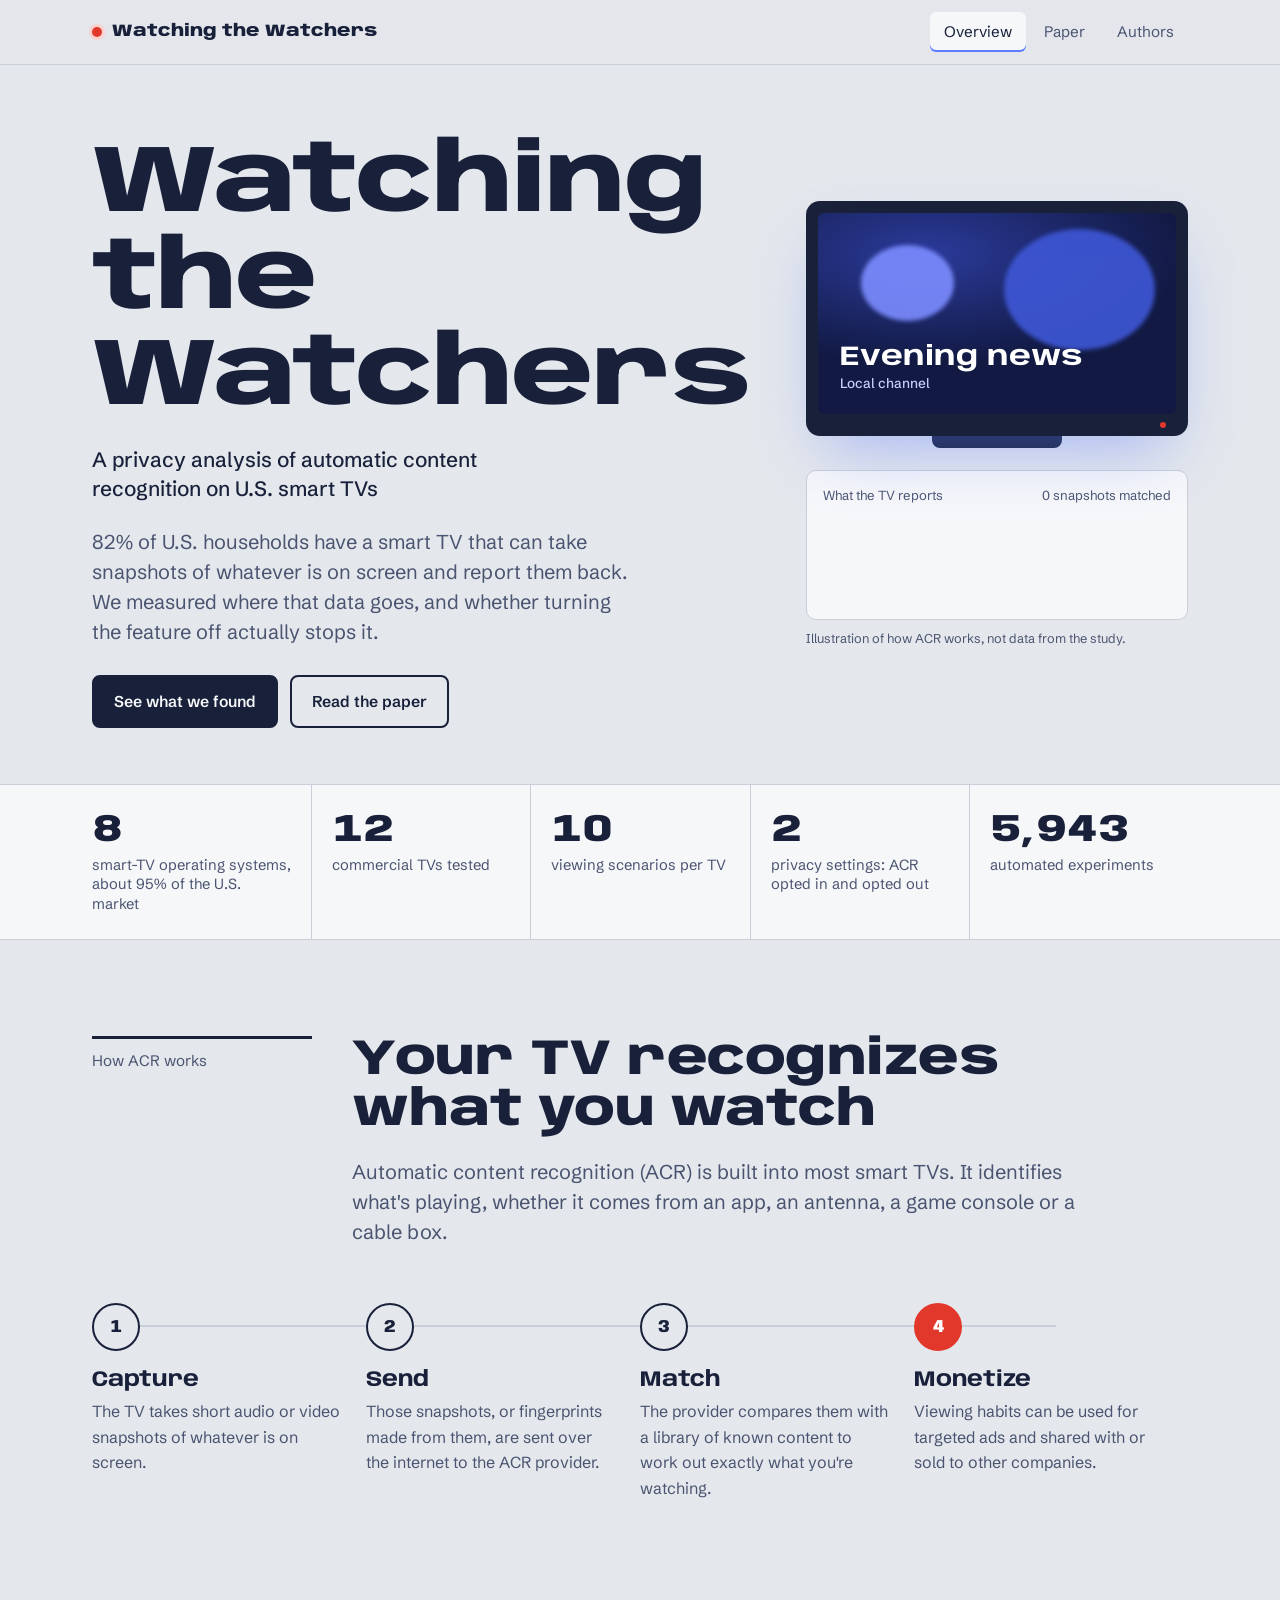
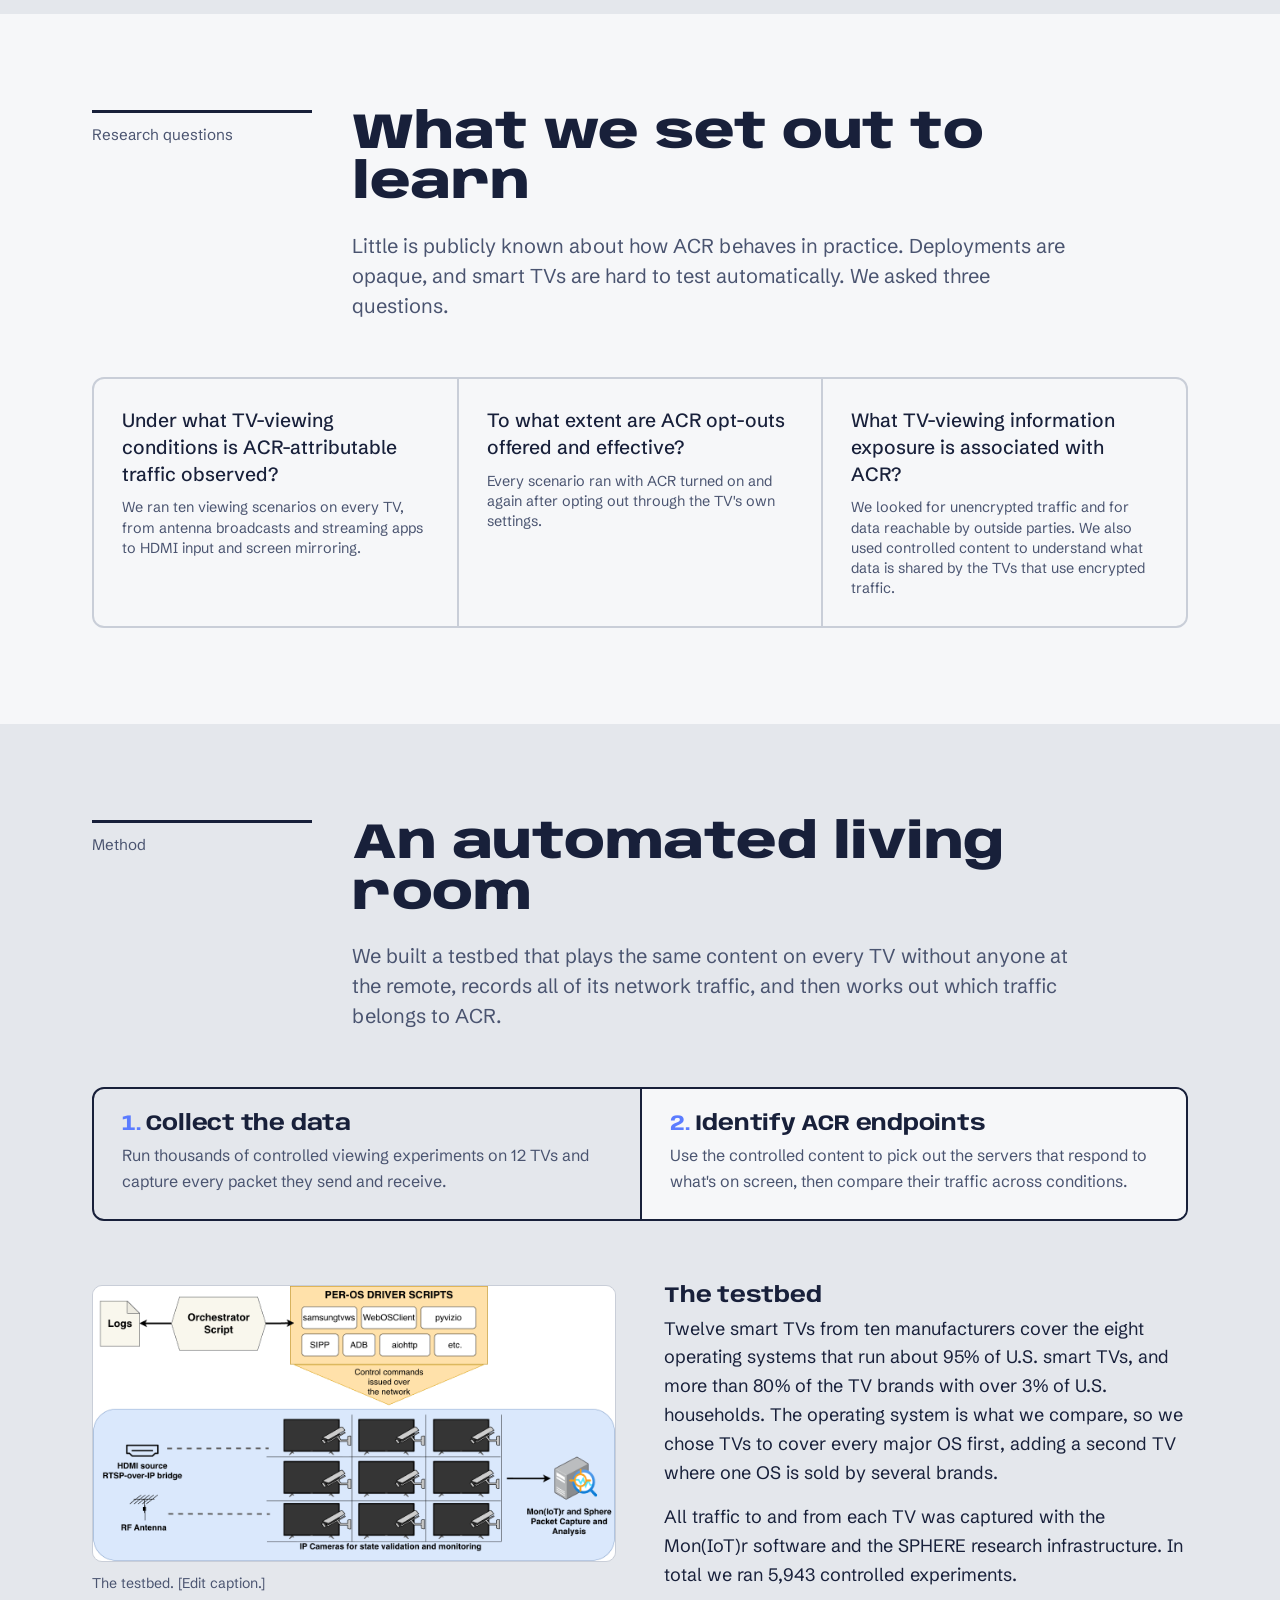
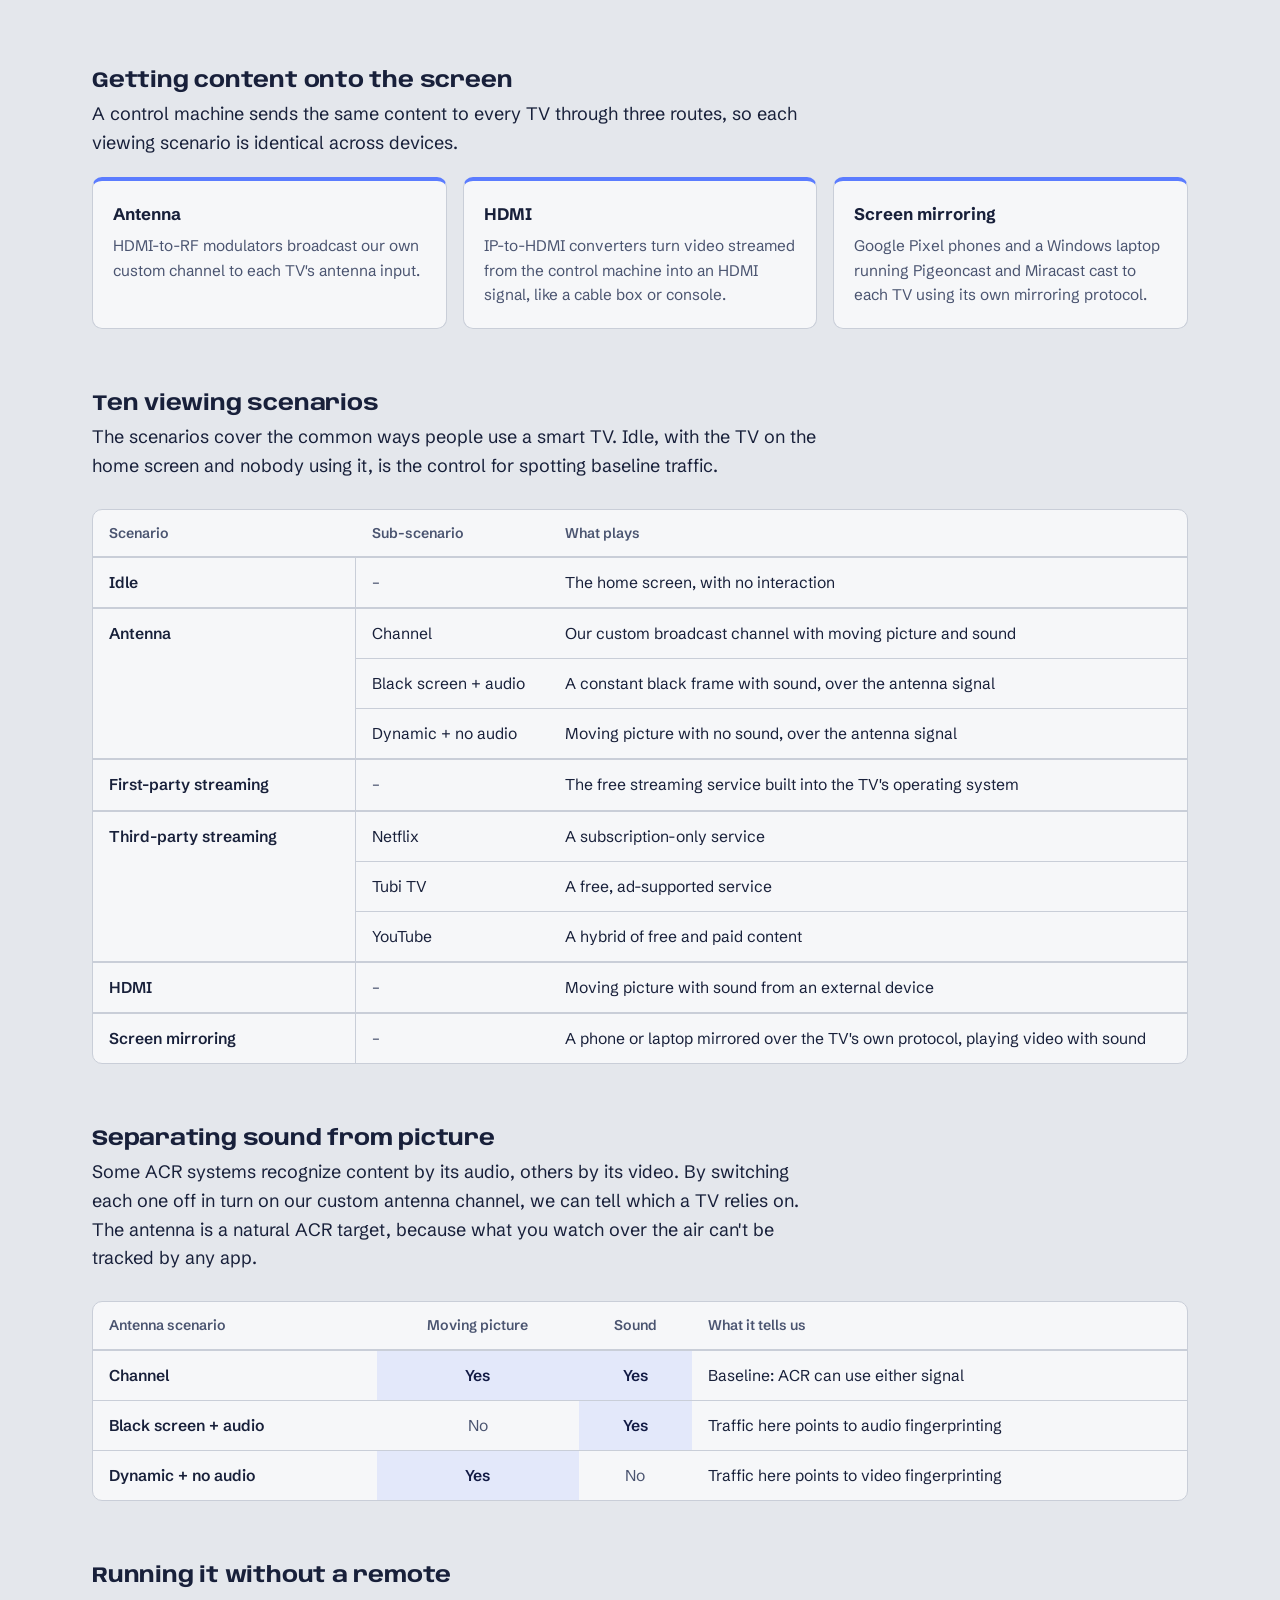
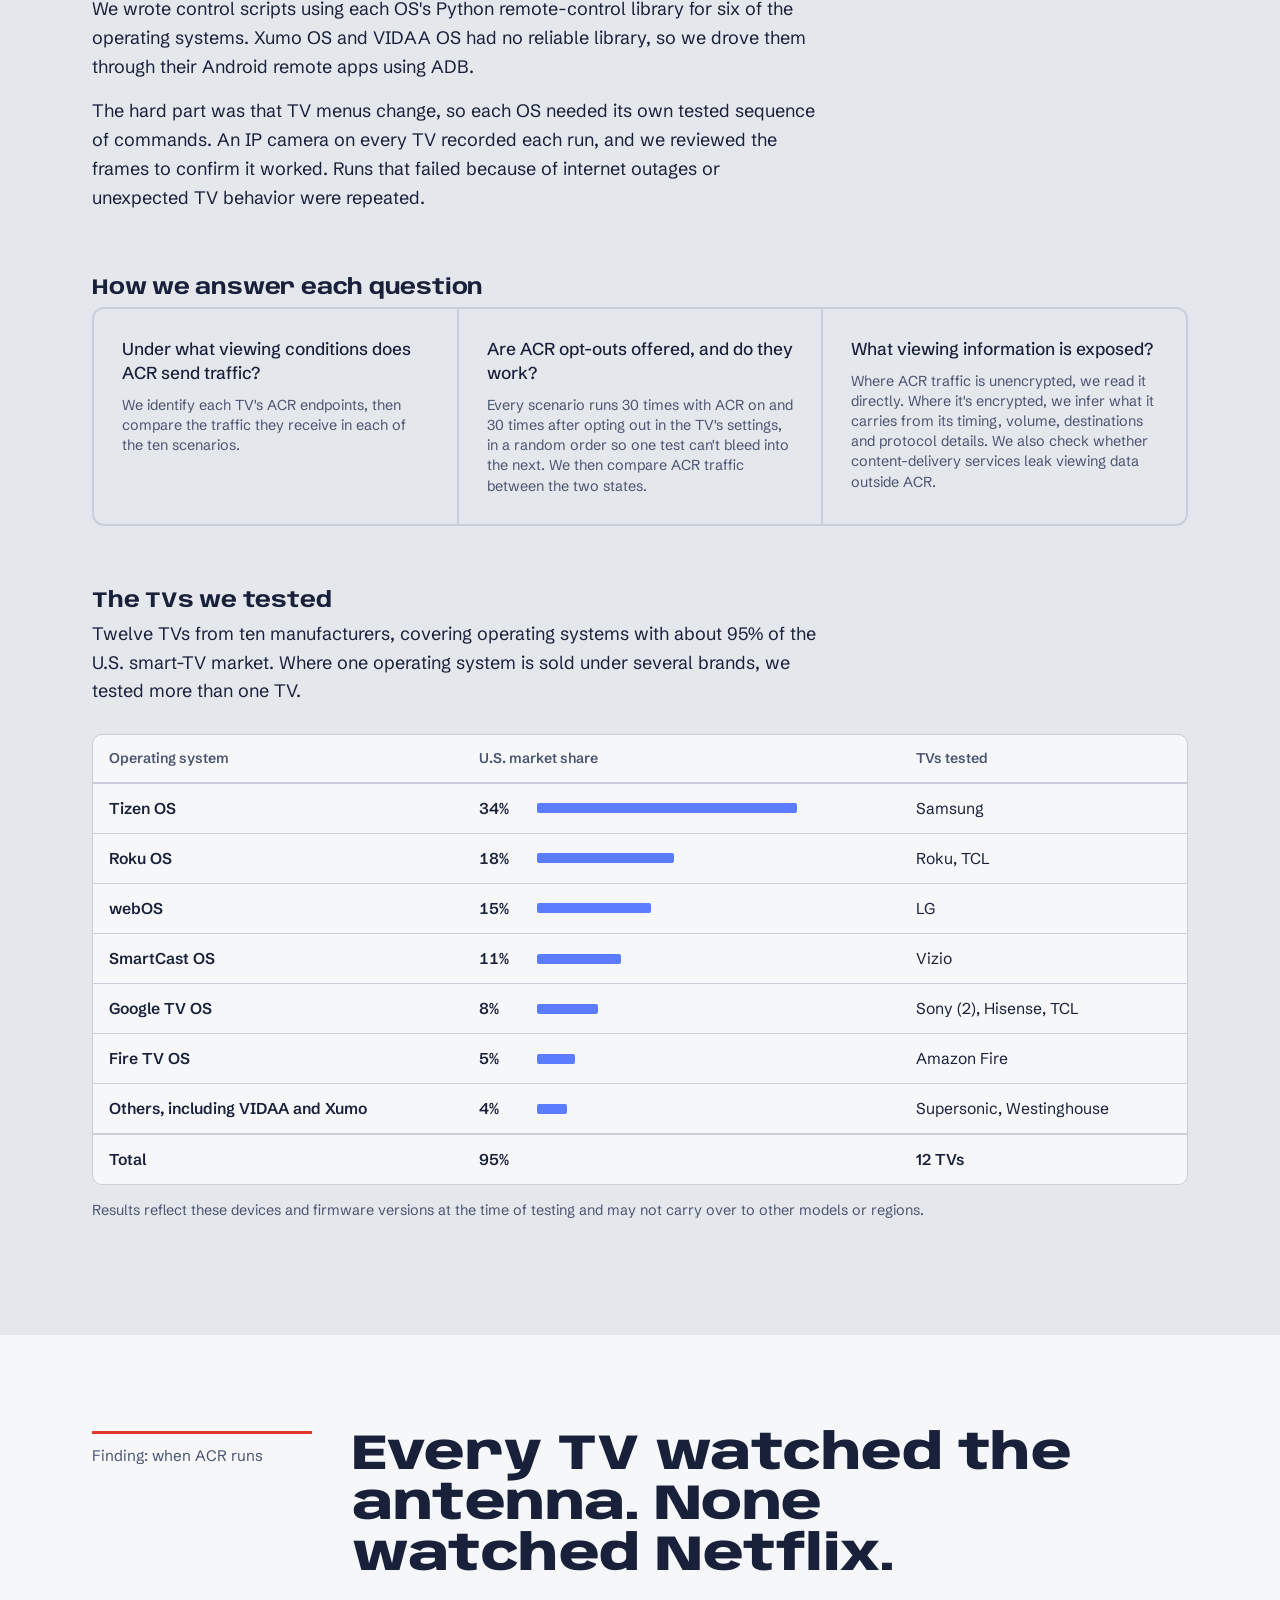
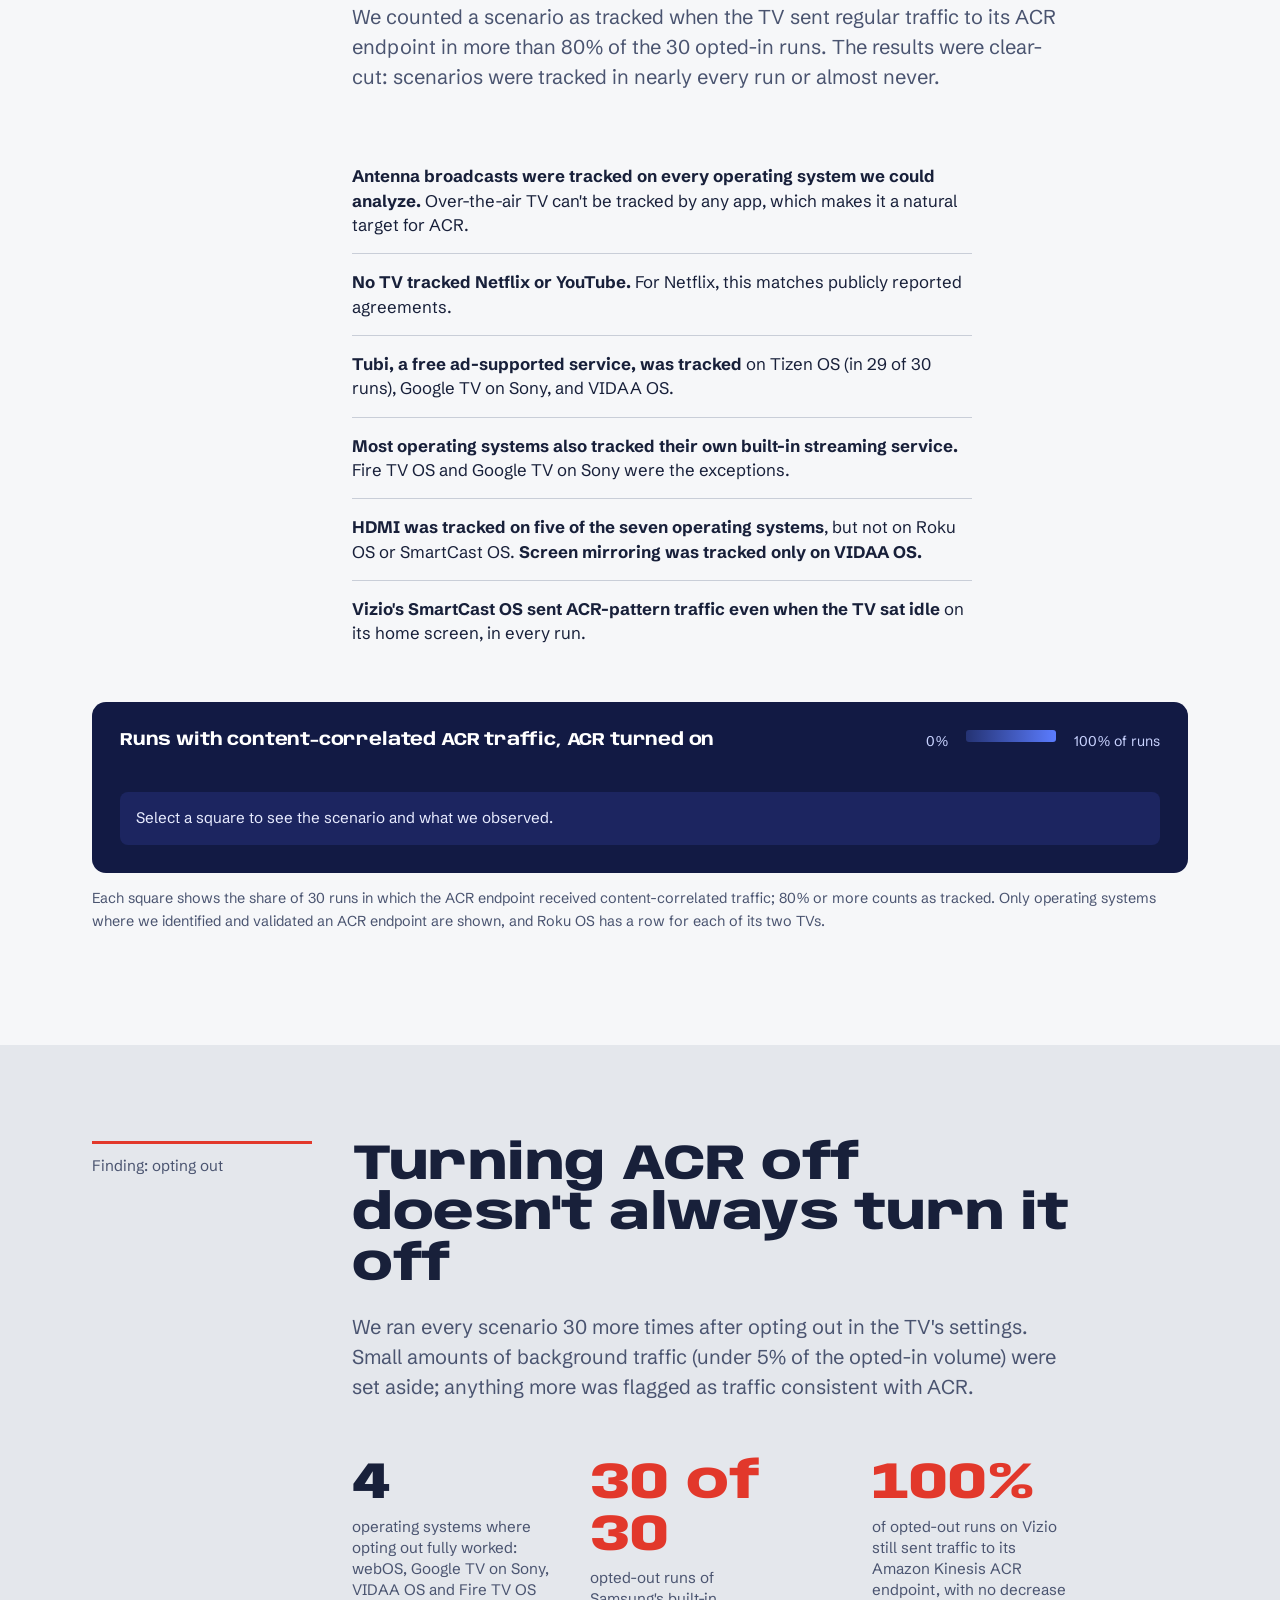
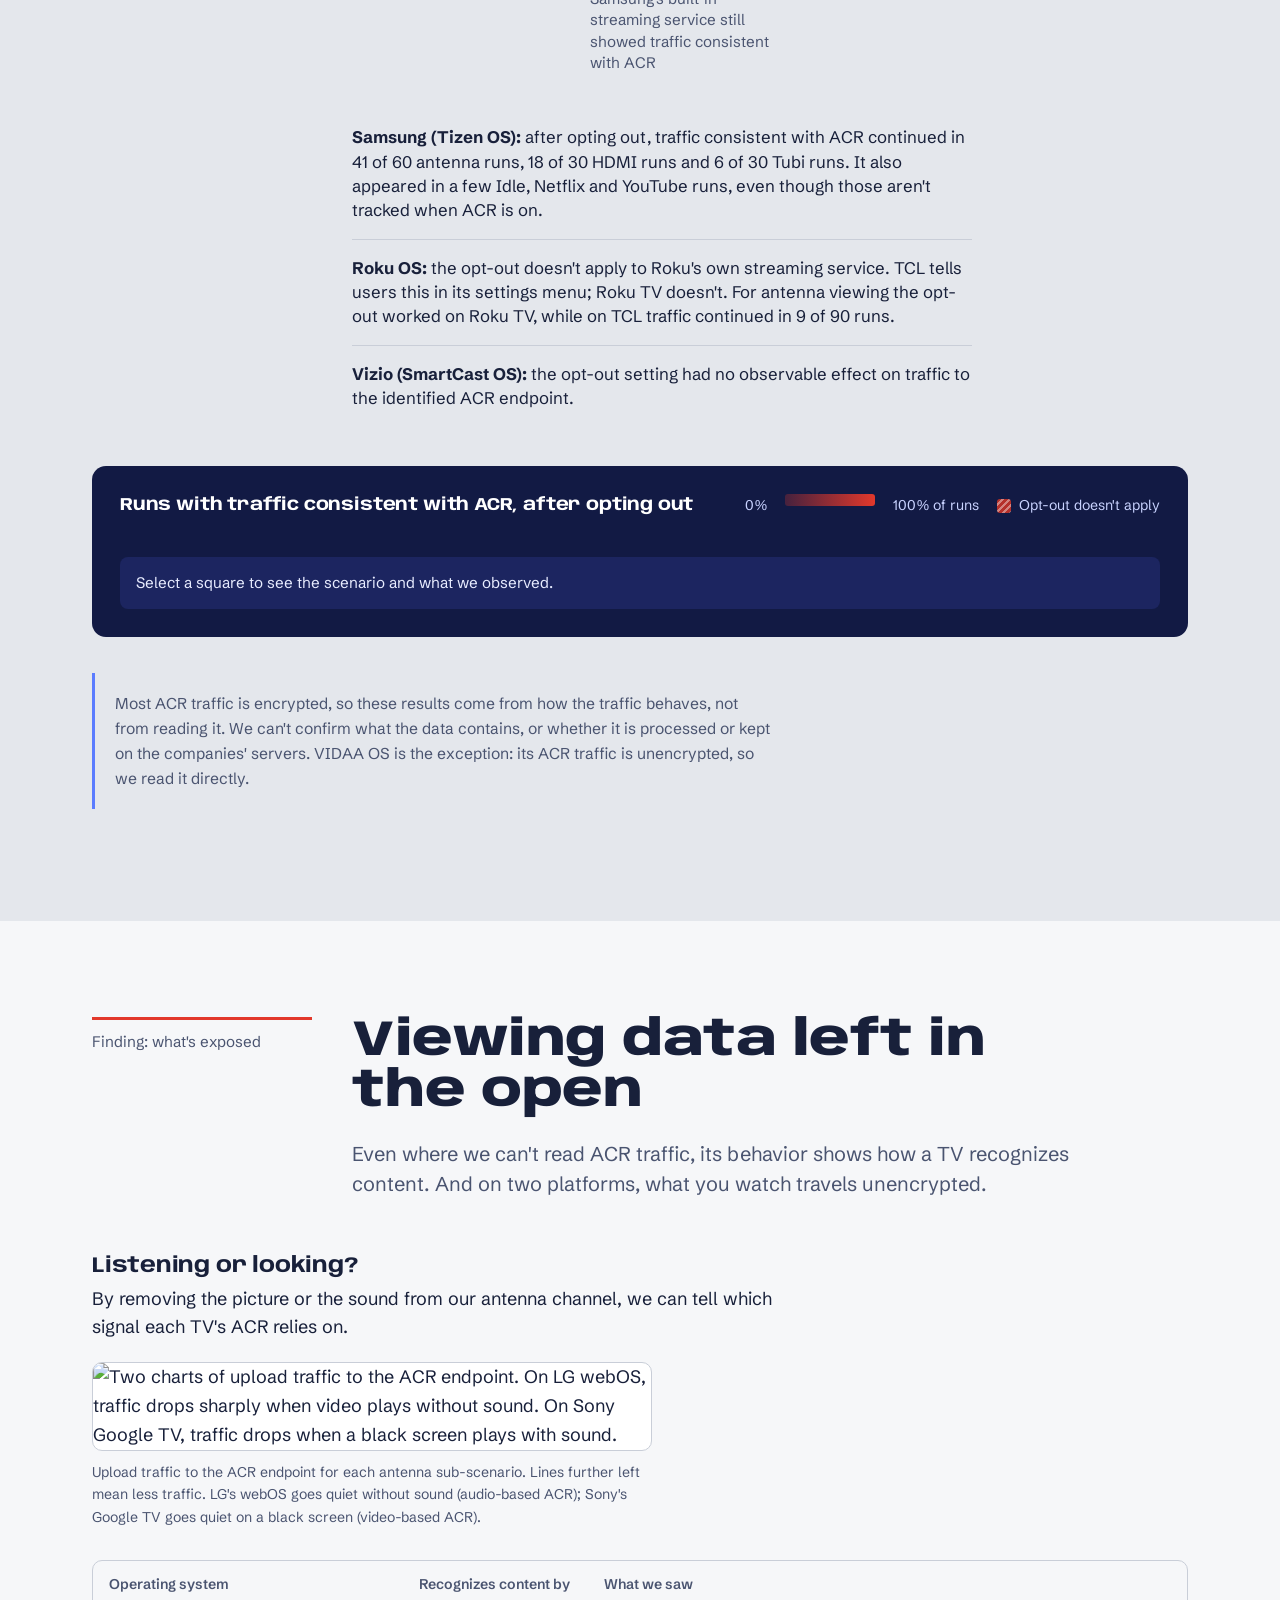
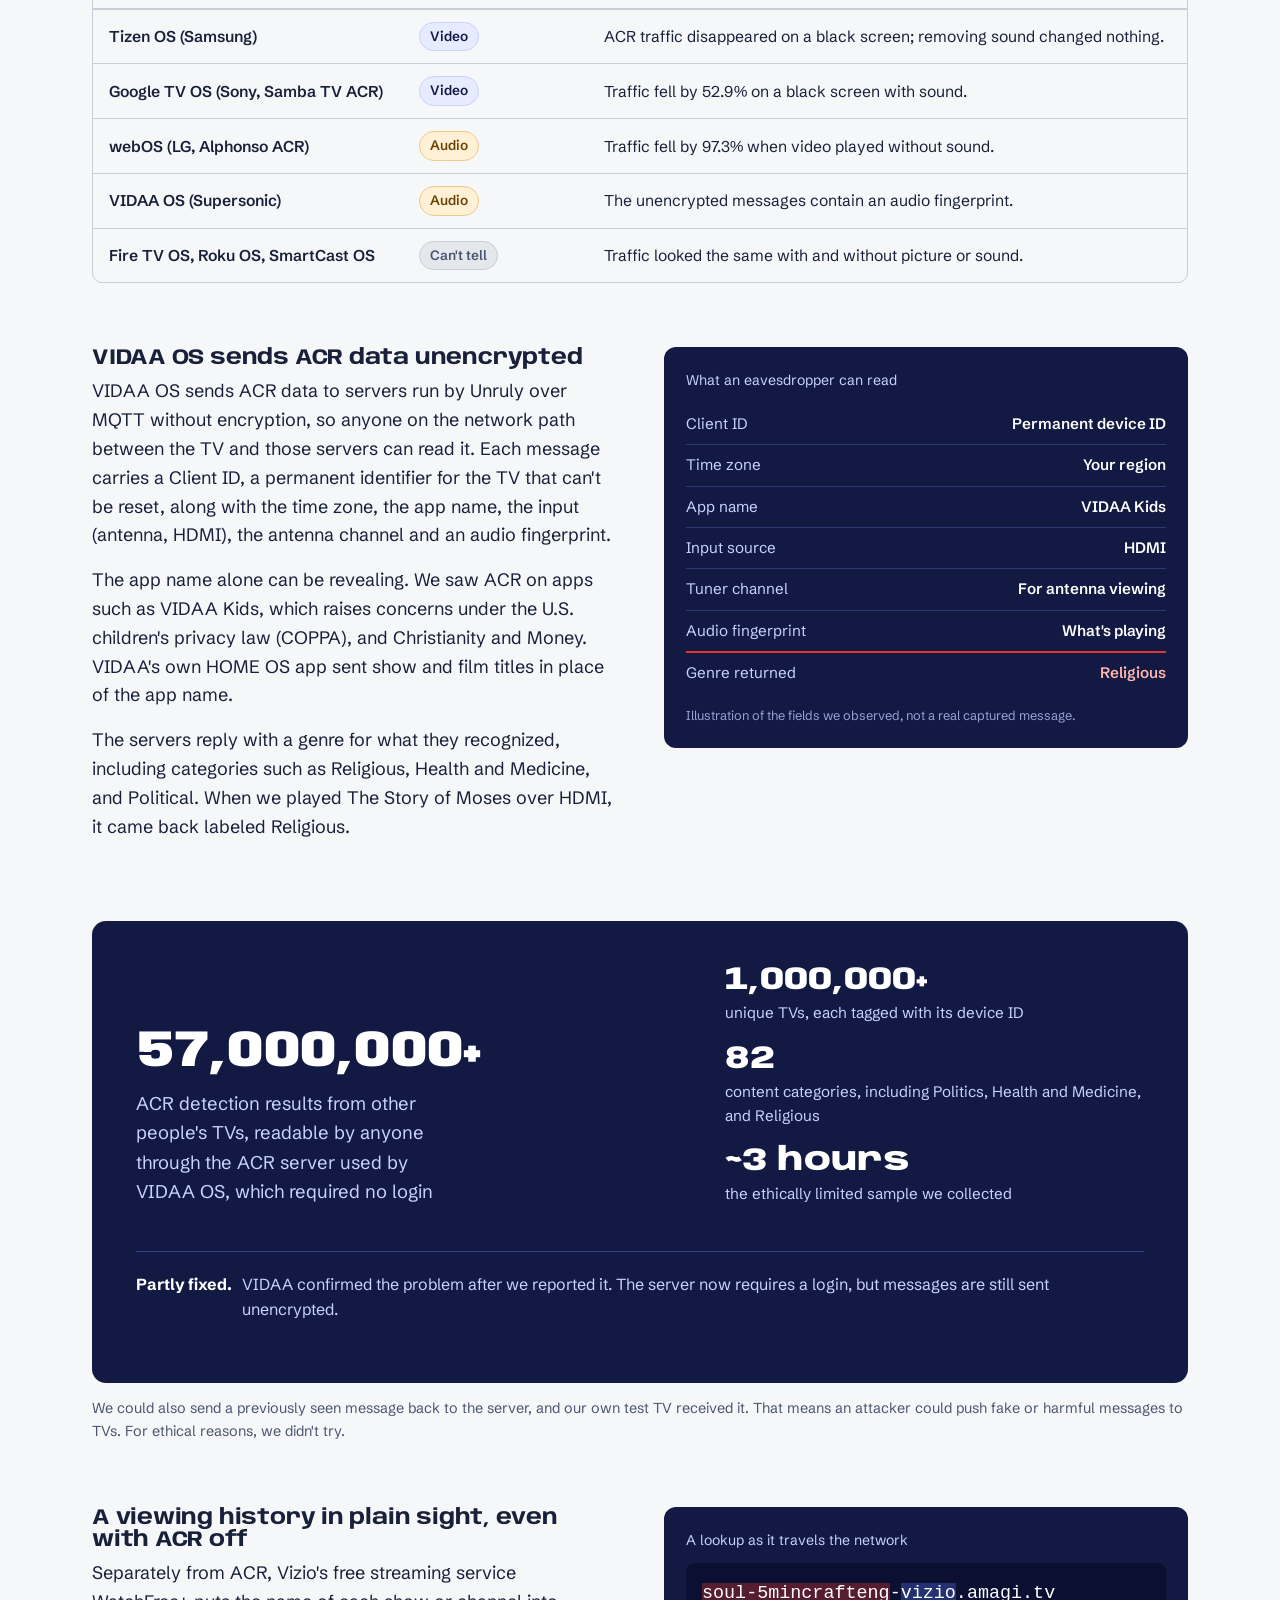
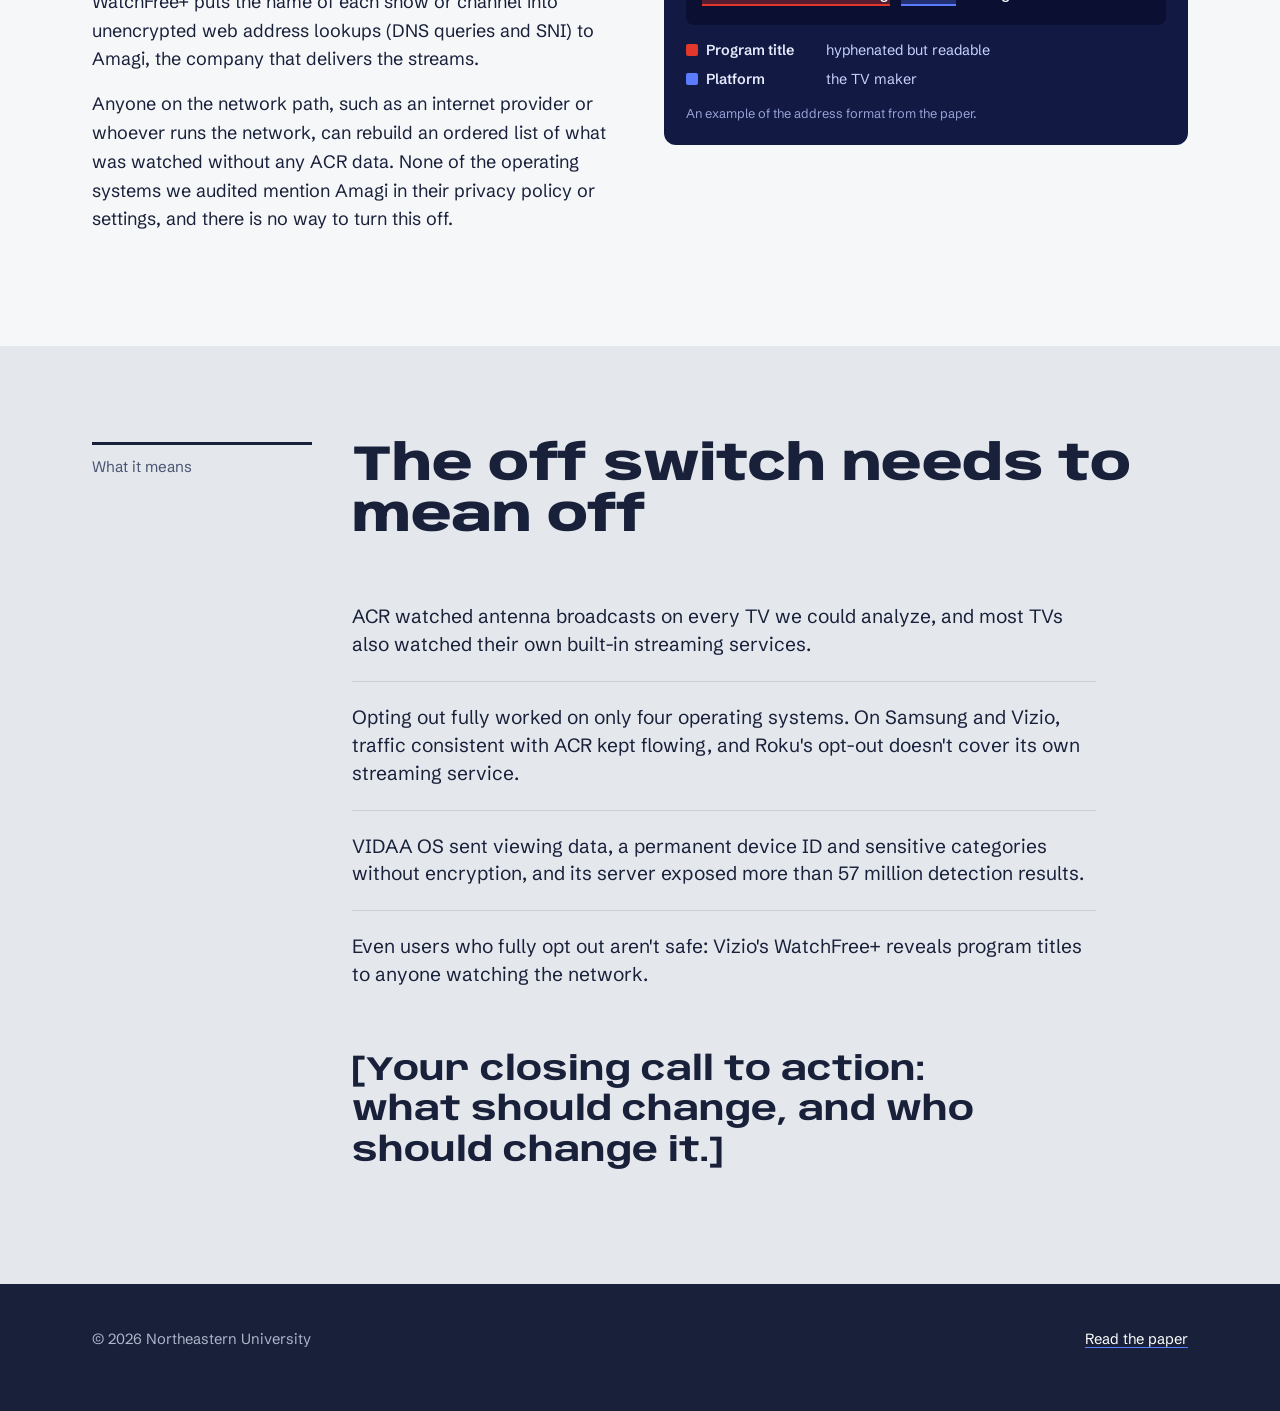
==== index.html @ 820bb18f "Style fixes" ====
<!DOCTYPE html>
<html lang="en">
<head>
<meta charset="UTF-8">
<meta name="viewport" content="width=device-width, initial-scale=1, viewport-fit=cover">
<title>Watching the Watchers: Privacy Analysis of U.S. Smart TV Automatic Content Recognition</title>
<meta name="description" content="The first automated, at-scale measurement of automatic content recognition (ACR) across the eight dominant U.S. smart-TV operating systems.">
<link rel="preconnect" href="https://fonts.googleapis.com">
<link rel="preconnect" href="https://fonts.gstatic.com" crossorigin>
<link href="https://fonts.googleapis.com/css2?family=Anybody:wdth,wght@50..150,400..900&family=Schibsted+Grotesk:wght@400;500;600;700&display=swap" rel="stylesheet">
<link rel="stylesheet" href="styles.css">
<script src="js/data.js" defer></script>
<script src="js/site.js" defer></script>
</head>
<body>

<nav class="top" aria-label="Main">
  <div class="wrap">
    <a class="brand" href="index.html"><span class="led" aria-hidden="true"></span>Watching the Watchers</a>
    <div class="links">
      <a href="index.html" class="active" aria-current="page">Overview</a>
      <a href="paper.html">Paper</a>
      <a href="authors.html">Authors</a>
      
    </div>
  </div>
</nav>

<!-- ============ HERO ============ -->
<header class="hero">
  <div class="wrap hero-grid">
    <div>
      <h1>Watching the Watchers</h1>
      <p class="subtitle">A privacy analysis of automatic content recognition on U.S. smart TVs</p>
      <p class="lede">82% of U.S. households have a smart TV that can take snapshots of whatever is on screen and report them back. We measured where that data goes, and whether turning the feature off actually stops it.</p>
      <div class="hero-actions">
        <a class="btn solid" href="#findings">See what we found</a>
        <a class="btn" href="paper.html">Read the paper</a>
      </div>
    </div>

    <div class="tv" aria-hidden="true">
      <div class="tv-set">
        <div class="tv-screen" id="tv-screen">
          <div class="tv-shape" id="shape-a" style="width:42%;height:60%;left:52%;top:8%;background:#3E57D6;"></div>
          <div class="tv-shape" id="shape-b" style="width:26%;height:38%;left:12%;top:16%;background:#7B8CFF;"></div>
          <div class="tv-scene"><div class="show" id="tv-show">Evening news<span class="genre">Local channel</span></div></div>
          <div class="tv-flash" id="tv-flash"></div>
        </div>
      </div>
      <div class="tv-stand"></div>
      <div class="capture-log">
        <div class="log-head"><span>What the TV reports</span><span id="log-count">0 snapshots matched</span></div>
        <ol id="capture-log"></ol>
      </div>
      <p class="illustrative">Illustration of how ACR works, not data from the study.</p>
    </div>
  </div>
</header>

<!-- ============ STUDY AT A GLANCE ============ -->
<div class="glance">
  <div class="wrap">
    <div class="cell"><div class="num">8</div><div class="lbl">smart-TV operating systems, about 95% of the U.S. market</div></div>
    <div class="cell"><div class="num">12</div><div class="lbl">commercial TVs tested</div></div>
    <div class="cell"><div class="num">10</div><div class="lbl">viewing scenarios per TV</div></div>
    <div class="cell"><div class="num">2</div><div class="lbl">privacy settings: ACR opted in and opted out</div></div>
    <div class="cell"><div class="num">5,943</div><div class="lbl">automated experiments</div></div>
  </div>
</div>

<!-- ============ HOW ACR WORKS ============ -->
<section id="acr">
  <div class="wrap">
    <div class="section-head">
      <div class="kicker">How ACR works</div>
      <div class="measure">
        <h2>Your TV recognizes what you watch</h2>
        <p class="lede">Automatic content recognition (ACR) is built into most smart TVs. It identifies what's playing, whether it comes from an app, an antenna, a game console or a cable box.</p>
      </div>
    </div>
    <ol class="pipeline">
      <li><h3>Capture</h3><p>The TV takes short audio or video snapshots of whatever is on screen.</p></li>
      <li><h3>Send</h3><p>Those snapshots, or fingerprints made from them, are sent over the internet to the ACR provider.</p></li>
      <li><h3>Match</h3><p>The provider compares them with a library of known content to work out exactly what you're watching.</p></li>
      <li><h3>Monetize</h3><p>Viewing habits can be used for targeted ads and shared with or sold to other companies.</p></li>
    </ol>
  </div>
</section>

<!-- ============ RESEARCH QUESTIONS ============ -->
<section class="alt" id="questions">
  <div class="wrap">
    <div class="section-head">
      <div class="kicker">Research questions</div>
      <div class="measure">
        <h2>What we set out to learn</h2>
        <p class="lede">Little is publicly known about how ACR behaves in practice. Deployments are opaque, and smart TVs are hard to test automatically. We asked three questions.</p>
      </div>
    </div>
    <ul class="questions">
      <li>Under what TV-viewing conditions is ACR-attributable traffic observed?<span>We ran ten viewing scenarios on every TV, from antenna broadcasts and streaming apps to HDMI input and screen mirroring.</span></li>
      <li>To what extent are ACR opt-outs offered and effective?<span>Every scenario ran with ACR turned on and again after opting out through the TV's own settings.</span></li>
      <li>What TV-viewing information exposure is associated with ACR?<span>We looked for unencrypted traffic and for data reachable by outside parties. We also used controlled content to understand what data is shared by the TVs that use encrypted traffic.</span></li>
    </ul>
  </div>
</section>

<!-- ============ METHOD ============ -->
<section id="method">
  <div class="wrap">
    <div class="section-head">
      <div class="kicker">Method</div>
      <div class="measure">
        <h2>An automated living room</h2>
        <p class="lede">We built a testbed that plays the same content on every TV without anyone at the remote, records all of its network traffic, and then works out which traffic belongs to ACR.</p>
      </div>
    </div>

    <ol class="two-steps">
      <li><h3>Collect the data</h3><p>Run thousands of controlled viewing experiments on 12 TVs and capture every packet they send and receive.</p></li>
      <li><h3>Identify ACR endpoints</h3><p>Use the controlled content to pick out the servers that respond to what's on screen, then compare their traffic across conditions.</p></li>
    </ol>

    <!-- ---------- Testbed ---------- -->
    <div class="method-grid method-block">
      <figure class="figure">
        <img src="images/testbed.png" alt="Diagram of the testbed: a control machine feeds content to each TV through an antenna modulator, an HDMI converter and screen mirroring, while all traffic is captured" onerror="this.style.display='none'; this.nextElementSibling.style.display='flex';">
        <div class="photo-fallback">Add the testbed diagram (Figure 2) at images/testbed.png</div>
        <figcaption>The testbed. [Edit caption.]</figcaption>
      </figure>
      <div>
        <h3>The testbed</h3>
        <p>Twelve smart TVs from ten manufacturers cover the eight operating systems that run about 95% of U.S. smart TVs, and more than 80% of the TV brands with over 3% of U.S. households. The operating system is what we compare, so we chose TVs to cover every major OS first, adding a second TV where one OS is sold by several brands.</p>
        <p>All traffic to and from each TV was captured with the Mon(IoT)r software and the SPHERE research infrastructure. In total we ran 5,943 controlled experiments.</p>
      </div>
    </div>

    <!-- ---------- Getting content onto the TVs ---------- -->
    <div class="method-block">
      <h3>Getting content onto the screen</h3>
      <p class="measure">A control machine sends the same content to every TV through three routes, so each viewing scenario is identical across devices.</p>
      <div class="routes">
        <div class="route"><h4>Antenna</h4><p>HDMI-to-RF modulators broadcast our own custom channel to each TV's antenna input.</p></div>
        <div class="route"><h4>HDMI</h4><p>IP-to-HDMI converters turn video streamed from the control machine into an HDMI signal, like a cable box or console.</p></div>
        <div class="route"><h4>Screen mirroring</h4><p>Google Pixel phones and a Windows laptop running Pigeoncast and Miracast cast to each TV using its own mirroring protocol.</p></div>
      </div>
    </div>

    <!-- ---------- All scenarios (Table 3) ---------- -->
    <div class="method-block">
      <h3>Ten viewing scenarios</h3>
      <p class="measure">The scenarios cover the common ways people use a smart TV. Idle, with the TV on the home screen and nobody using it, is the control for spotting baseline traffic.</p>
      <div class="table-wrap">
        <table class="devices scenarios">
          <thead><tr><th>Scenario</th><th>Sub-scenario</th><th>What plays</th></tr></thead>
          <tbody>
            <tr class="grp"><td class="os">Idle</td><td class="muted">–</td><td>The home screen, with no interaction</td></tr>
            <tr class="grp"><td class="os" rowspan="3">Antenna</td><td>Channel</td><td>Our custom broadcast channel with moving picture and sound</td></tr>
            <tr><td>Black screen + audio</td><td>A constant black frame with sound, over the antenna signal</td></tr>
            <tr><td>Dynamic + no audio</td><td>Moving picture with no sound, over the antenna signal</td></tr>
            <tr class="grp"><td class="os">First-party streaming</td><td class="muted">–</td><td>The free streaming service built into the TV's operating system</td></tr>
            <tr class="grp"><td class="os" rowspan="3">Third-party streaming</td><td>Netflix</td><td>A subscription-only service</td></tr>
            <tr><td>Tubi TV</td><td>A free, ad-supported service</td></tr>
            <tr><td>YouTube</td><td>A hybrid of free and paid content</td></tr>
            <tr class="grp"><td class="os">HDMI</td><td class="muted">–</td><td>Moving picture with sound from an external device</td></tr>
            <tr class="grp"><td class="os">Screen mirroring</td><td class="muted">–</td><td>A phone or laptop mirrored over the TV's own protocol, playing video with sound</td></tr>
          </tbody>
        </table>
      </div>
    </div>

    <!-- ---------- Antenna sub-scenarios ---------- -->
    <div class="method-block">
      <h3>Separating sound from picture</h3>
      <p class="measure">Some ACR systems recognize content by its audio, others by its video. By switching each one off in turn on our custom antenna channel, we can tell which a TV relies on. The antenna is a natural ACR target, because what you watch over the air can't be tracked by any app.</p>
      <div class="table-wrap">
        <table class="devices signal">
          <thead><tr><th>Antenna scenario</th><th class="c">Moving picture</th><th class="c">Sound</th><th>What it tells us</th></tr></thead>
          <tbody>
            <tr><td class="os">Channel</td><td class="c yes">Yes</td><td class="c yes">Yes</td><td>Baseline: ACR can use either signal</td></tr>
            <tr><td class="os">Black screen + audio</td><td class="c no">No</td><td class="c yes">Yes</td><td>Traffic here points to audio fingerprinting</td></tr>
            <tr><td class="os">Dynamic + no audio</td><td class="c yes">Yes</td><td class="c no">No</td><td>Traffic here points to video fingerprinting</td></tr>
          </tbody>
        </table>
      </div>
    </div>

    <!-- ---------- Automation ---------- -->
    <div class="method-block measure">
      <h3>Running it without a remote</h3>
      <p>We wrote control scripts using each OS's Python remote-control library for six of the operating systems. Xumo OS and VIDAA OS had no reliable library, so we drove them through their Android remote apps using ADB.</p>
      <p>The hard part was that TV menus change, so each OS needed its own tested sequence of commands. An IP camera on every TV recorded each run, and we reviewed the frames to confirm it worked. Runs that failed because of internet outages or unexpected TV behavior were repeated.</p>
    </div>

    <!-- ---------- How each question is answered ---------- -->
    <div class="method-block">
      <h3>How we answer each question</h3>
      <ul class="questions rq-approach">
        <li>Under what viewing conditions does ACR send traffic?<span>We identify each TV's ACR endpoints, then compare the traffic they receive in each of the ten scenarios.</span></li>
        <li>Are ACR opt-outs offered, and do they work?<span>Every scenario runs 30 times with ACR on and 30 times after opting out in the TV's settings, in a random order so one test can't bleed into the next. We then compare ACR traffic between the two states.</span></li>
        <li>What viewing information is exposed?<span>Where ACR traffic is unencrypted, we read it directly. Where it's encrypted, we infer what it carries from its timing, volume, destinations and protocol details. We also check whether content-delivery services leak viewing data outside ACR.</span></li>
      </ul>
    </div>

    <!-- ---------- Devices (Table 2) ---------- -->
    <div class="method-block">
      <h3>The TVs we tested</h3>
      <p class="measure">Twelve TVs from ten manufacturers, covering operating systems with about 95% of the U.S. smart-TV market. Where one operating system is sold under several brands, we tested more than one TV.</p>
      <div class="table-wrap">
        <table class="devices oses">
          <thead><tr><th>Operating system</th><th>U.S. market share</th><th>TVs tested</th></tr></thead>
          <tbody>
            <tr><td class="os">Tizen OS</td><td class="share"><div class="share-cell"><span class="share-num">34%</span><span class="share-track"><span class="share-bar" style="width:100.0%"></span></span></div></td><td>Samsung</td></tr>
            <tr><td class="os">Roku OS</td><td class="share"><div class="share-cell"><span class="share-num">18%</span><span class="share-track"><span class="share-bar" style="width:52.9%"></span></span></div></td><td>Roku, TCL</td></tr>
            <tr><td class="os">webOS</td><td class="share"><div class="share-cell"><span class="share-num">15%</span><span class="share-track"><span class="share-bar" style="width:44.1%"></span></span></div></td><td>LG</td></tr>
            <tr><td class="os">SmartCast OS</td><td class="share"><div class="share-cell"><span class="share-num">11%</span><span class="share-track"><span class="share-bar" style="width:32.4%"></span></span></div></td><td>Vizio</td></tr>
            <tr><td class="os">Google TV OS</td><td class="share"><div class="share-cell"><span class="share-num">8%</span><span class="share-track"><span class="share-bar" style="width:23.5%"></span></span></div></td><td>Sony (2), Hisense, TCL</td></tr>
            <tr><td class="os">Fire TV OS</td><td class="share"><div class="share-cell"><span class="share-num">5%</span><span class="share-track"><span class="share-bar" style="width:14.7%"></span></span></div></td><td>Amazon Fire</td></tr>
            <tr><td class="os">Others, including VIDAA and Xumo</td><td class="share"><div class="share-cell"><span class="share-num">4%</span><span class="share-track"><span class="share-bar" style="width:11.8%"></span></span></div></td><td>Supersonic, Westinghouse</td></tr>
          </tbody>
          <tfoot><tr><td class="os">Total</td><td class="share"><span class="share-num">95%</span></td><td>12 TVs</td></tr></tfoot>
        </table>
      </div>
      <p class="note">Results reflect these devices and firmware versions at the time of testing and may not carry over to other models or regions.</p>
    </div>
  </div>
</section>

<!-- ============ RQ1: WHEN ACR RUNS ============ -->
<section class="alt" id="findings">
  <div class="wrap">
    <div class="section-head">
      <div class="kicker alert">Finding: when ACR runs</div>
      <div class="measure">
        <h2>Every TV watched the antenna. None watched Netflix.</h2>
        <p class="lede">We counted a scenario as tracked when the TV sent regular traffic to its ACR endpoint in more than 80% of the 30 opted-in runs. The results were clear-cut: scenarios were tracked in nearly every run or almost never.</p>
      </div>
    </div>

    <div class="body-col">
      <ul class="takeaways compact">
        <li><b>Antenna broadcasts were tracked on every operating system we could analyze.</b> Over-the-air TV can't be tracked by any app, which makes it a natural target for ACR.</li>
        <li><b>No TV tracked Netflix or YouTube.</b> For Netflix, this matches publicly reported agreements.</li>
        <li><b>Tubi, a free ad-supported service, was tracked</b> on Tizen OS (in 29 of 30 runs), Google TV on Sony, and VIDAA OS.</li>
        <li><b>Most operating systems also tracked their own built-in streaming service.</b> Fire TV OS and Google TV on Sony were the exceptions.</li>
        <li><b>HDMI was tracked on five of the seven operating systems</b>, but not on Roku OS or SmartCast OS. <b>Screen mirroring was tracked only on VIDAA OS.</b></li>
        <li><b>Vizio's SmartCast OS sent ACR-pattern traffic even when the TV sat idle</b> on its home screen, in every run.</li>
      </ul>
    </div>

    <div class="grid-panel">
      <div class="grid-controls">
        <h3 class="grid-title">Runs with content-correlated ACR traffic, ACR turned on</h3>
        <div class="legend">
          <span>0%</span><i class="ramp blue"></i><span>100% of runs</span>
        </div>
      </div>
      <div class="og-scroll"><table class="optgrid" data-mode="optedIn" data-inspector="insp-in"></table></div>
      <div class="inspector" id="insp-in">Select a square to see the scenario and what we observed.</div>
    </div>
    <p class="note">Each square shows the share of 30 runs in which the ACR endpoint received content-correlated traffic; 80% or more counts as tracked. Only operating systems where we identified and validated an ACR endpoint are shown, and Roku OS has a row for each of its two TVs.</p>
  </div>
</section>

<!-- ============ RQ2: OPT-OUT ============ -->
<section id="optout">
  <div class="wrap">
    <div class="section-head">
      <div class="kicker alert">Finding: opting out</div>
      <div class="measure">
        <h2>Turning ACR off doesn't always turn it off</h2>
        <p class="lede">We ran every scenario 30 more times after opting out in the TV's settings. Small amounts of background traffic (under 5% of the opted-in volume) were set aside; anything more was flagged as traffic consistent with ACR.</p>
      </div>
    </div>

    <div class="body-col">
      <div class="finding-stat">
        <div><div class="big">4</div><div class="small">operating systems where opting out fully worked: webOS, Google TV on Sony, VIDAA OS and Fire TV OS</div></div>
        <div><div class="big red">30 of 30</div><div class="small">opted-out runs of Samsung's built-in streaming service still showed traffic consistent with ACR</div></div>
        <div><div class="big red">100%</div><div class="small">of opted-out runs on Vizio still sent traffic to its Amazon Kinesis ACR endpoint, with no decrease</div></div>
      </div>
      <ul class="takeaways compact">
        <li><b>Samsung (Tizen OS):</b> after opting out, traffic consistent with ACR continued in 41 of 60 antenna runs, 18 of 30 HDMI runs and 6 of 30 Tubi runs. It also appeared in a few Idle, Netflix and YouTube runs, even though those aren't tracked when ACR is on.</li>
        <li><b>Roku OS:</b> the opt-out doesn't apply to Roku's own streaming service. TCL tells users this in its settings menu; Roku TV doesn't. For antenna viewing the opt-out worked on Roku TV, while on TCL traffic continued in 9 of 90 runs.</li>
        <li><b>Vizio (SmartCast OS):</b> the opt-out setting had no observable effect on traffic to the identified ACR endpoint.</li>
      </ul>
    </div>

    <div class="grid-panel">
      <div class="grid-controls">
        <h3 class="grid-title">Runs with traffic consistent with ACR, after opting out</h3>
        <div class="legend">
          <span>0%</span><i class="ramp red"></i><span>100% of runs</span>
          <span><i class="na-swatch"></i>Opt-out doesn't apply</span>
        </div>
      </div>
      <div class="og-scroll"><table class="optgrid" data-mode="optedOut" data-inspector="insp-out"></table></div>
      <div class="inspector" id="insp-out">Select a square to see the scenario and what we observed.</div>
    </div>

    <p class="caveat">Most ACR traffic is encrypted, so these results come from how the traffic behaves, not from reading it. We can't confirm what the data contains, or whether it is processed or kept on the companies' servers. VIDAA OS is the exception: its ACR traffic is unencrypted, so we read it directly.</p>
  </div>
</section>

<!-- ============ RQ3: EXPOSURE ============ -->
<section class="alt" id="exposure">
  <div class="wrap">
    <div class="section-head">
      <div class="kicker alert">Finding: what's exposed</div>
      <div class="measure">
        <h2>Viewing data left in the open</h2>
        <p class="lede">Even where we can't read ACR traffic, its behavior shows how a TV recognizes content. And on two platforms, what you watch travels unencrypted.</p>
      </div>
    </div>

    <!-- Audio or video -->
    <div class="method-block first">
      <h3>Listening or looking?</h3>
      <p class="measure">By removing the picture or the sound from our antenna channel, we can tell which signal each TV's ACR relies on.</p>
      <div class="method-grid fig-row">
        <figure class="figure fig6">
          <img src="images/figure6-fingerprint.png" alt="Two charts of upload traffic to the ACR endpoint. On LG webOS, traffic drops sharply when video plays without sound. On Sony Google TV, traffic drops when a black screen plays with sound.">
          <figcaption>Upload traffic to the ACR endpoint for each antenna sub-scenario. Lines further left mean less traffic. LG's webOS goes quiet without sound (audio-based ACR); Sony's Google TV goes quiet on a black screen (video-based ACR).</figcaption>
        </figure>
        <div>
          <div class="table-wrap">
        <table class="devices fingerprint">
          <thead><tr><th>Operating system</th><th>Recognizes content by</th><th>What we saw</th></tr></thead>
          <tbody>
            <tr><td class="os">Tizen OS (Samsung)</td><td><span class="tag video">Video</span></td><td>ACR traffic disappeared on a black screen; removing sound changed nothing.</td></tr>
            <tr><td class="os">Google TV OS (Sony, Samba TV ACR)</td><td><span class="tag video">Video</span></td><td>Traffic fell by 52.9% on a black screen with sound.</td></tr>
            <tr><td class="os">webOS (LG, Alphonso ACR)</td><td><span class="tag audio">Audio</span></td><td>Traffic fell by 97.3% when video played without sound.</td></tr>
            <tr><td class="os">VIDAA OS (Supersonic)</td><td><span class="tag audio">Audio</span></td><td>The unencrypted messages contain an audio fingerprint.</td></tr>
            <tr><td class="os">Fire TV OS, Roku OS, SmartCast OS</td><td><span class="tag">Can't tell</span></td><td>Traffic looked the same with and without picture or sound.</td></tr>
          </tbody>
        </table>
      </div>
        </div>
      </div>
    </div>

    <!-- VIDAA plaintext -->
    <div class="method-block">
      <div class="method-grid">
        <div>
          <h3>VIDAA OS sends ACR data unencrypted</h3>
          <p>VIDAA OS sends ACR data to servers run by Unruly over MQTT without encryption, so anyone on the network path between the TV and those servers can read it. Each message carries a Client ID, a permanent identifier for the TV that can't be reset, along with the time zone, the app name, the input (antenna, HDMI), the antenna channel and an audio fingerprint.</p>
          <p>The app name alone can be revealing. We saw ACR on apps such as VIDAA Kids, which raises concerns under the U.S. children's privacy law (COPPA), and Christianity and Money. VIDAA's own HOME OS app sent show and film titles in place of the app name.</p>
          <p>The servers reply with a genre for what they recognized, including categories such as Religious, Health and Medicine, and Political. When we played The Story of Moses over HDMI, it came back labeled Religious.</p>
        </div>
        <figure class="packet" aria-label="Illustration of the fields in a VIDAA ACR message">
          <div class="packet-head">What an eavesdropper can read</div>
          <dl>
            <div><dt>Client ID</dt><dd>Permanent device ID</dd></div>
            <div><dt>Time zone</dt><dd>Your region</dd></div>
            <div><dt>App name</dt><dd>VIDAA Kids</dd></div>
            <div><dt>Input source</dt><dd>HDMI</dd></div>
            <div><dt>Tuner channel</dt><dd>For antenna viewing</dd></div>
            <div><dt>Audio fingerprint</dt><dd>What's playing</dd></div>
            <div class="reply"><dt>Genre returned</dt><dd>Religious</dd></div>
          </dl>
          <figcaption>Illustration of the fields we observed, not a real captured message.</figcaption>
        </figure>
      </div>
    </div>

    <!-- Broker -->
    <div class="broker">
      <div>
        <div class="huge">57,000,000+</div>
        <div class="huge-lbl">ACR detection results from other people's TVs, readable by anyone through the ACR server used by VIDAA OS, which required no login</div>
      </div>
      <dl>
        <div><dt>1,000,000+</dt><dd>unique TVs, each tagged with its device ID</dd></div>
        <div><dt>82</dt><dd>content categories, including Politics, Health and Medicine, and Religious</dd></div>
        <div><dt>~3 hours</dt><dd>the ethically limited sample we collected</dd></div>
      </dl>
      <p class="fixed"><b>Partly fixed.</b> VIDAA confirmed the problem after we reported it. The server now requires a login, but messages are still sent unencrypted.</p>
    </div>
    <p class="note">We could also send a previously seen message back to the server, and our own test TV received it. That means an attacker could push fake or harmful messages to TVs. For ethical reasons, we didn't try.</p>

    <!-- Amagi -->
    <div class="method-block">
      <div class="method-grid">
        <div>
          <h3>A viewing history in plain sight, even with ACR off</h3>
          <p>Separately from ACR, Vizio's free streaming service WatchFree+ puts the name of each show or channel into unencrypted web address lookups (DNS queries and SNI) to Amagi, the company that delivers the streams.</p>
          <p>Anyone on the network path, such as an internet provider or whoever runs the network, can rebuild an ordered list of what was watched without any ACR data. None of the operating systems we audited mention Amagi in their privacy policy or settings, and there is no way to turn this off.</p>
        </div>
        <figure class="dns" aria-label="Example of a program title inside a web address">
          <div class="packet-head">A lookup as it travels the network</div>
          <code><span class="slug">soul-5mincrafteng</span>-<span class="plat">vizio</span>.amagi.tv</code>
          <dl class="dns-key">
            <div><dt><i class="k-slug"></i>Program title</dt><dd>hyphenated but readable</dd></div>
            <div><dt><i class="k-plat"></i>Platform</dt><dd>the TV maker</dd></div>
          </dl>
          <figcaption>An example of the address format from the paper.</figcaption>
        </figure>
      </div>
    </div>
  </div>
</section>

<!-- ============ WHAT IT MEANS ============ -->
<section id="conclusion">
  <div class="wrap">
    <div class="section-head">
      <div class="kicker">What it means</div>
      <div><h2>The off switch needs to mean off</h2></div>
    </div>
    <div class="body-col">
      <ul class="takeaways">
        <li>ACR watched antenna broadcasts on every TV we could analyze, and most TVs also watched their own built-in streaming services.</li>
        <li>Opting out fully worked on only four operating systems. On Samsung and Vizio, traffic consistent with ACR kept flowing, and Roku's opt-out doesn't cover its own streaming service.</li>
        <li>VIDAA OS sent viewing data, a permanent device ID and sensitive categories without encryption, and its server exposed more than 57 million detection results.</li>
        <li>Even users who fully opt out aren't safe: Vizio's WatchFree+ reveals program titles to anyone watching the network.</li>
      </ul>
      <p class="closing">[Your closing call to action: what should change, and who should change it.]</p>
    </div>
  </div>
</section>

<footer>
  <div class="wrap">
    <p>© 2026 Northeastern University</p>
    <p><a href="paper.html">Read the paper</a></p>
  </div>
</footer>

</body>
</html>
---- styles.css ----
/* ==========================================================
   Watching the Watchers — site styles
   Palette: a living room at night. Matte TV-plastic walls,
   a deep indigo screen, its blue glow, and the red standby LED
   reserved for privacy problems.
   ========================================================== */
:root{
  --wall:      #E4E7EC;  /* page background */
  --paper:     #F6F7F9;  /* alternate sections, cards */
  --ink:       #18203A;  /* text, bezel */
  --ink-2:     #4A5470;  /* secondary text */
  --rule:      #C9CED8;  /* borders on light */
  --screen:    #121A44;  /* TV screen, dark panels */
  --screen-2:  #1C2560;
  --glow:      #5B7CFF;  /* screen light, links, opted-in traffic */
  --glow-soft: #C9D3FF;
  --led:       #E2382B;  /* standby LED: violations, opted-out traffic */
  --led-soft:  #F8D3CF;
  --display: 'Anybody', 'Arial Narrow', sans-serif;
  --body: 'Schibsted Grotesk', system-ui, sans-serif;
  color-scheme: light;
}
*{ box-sizing:border-box; }
html{ scroll-behavior:smooth; scroll-padding-top:80px; }
body{
  margin:0; background:var(--wall); color:var(--ink);
  font-family:var(--body); font-size:18px; line-height:1.6;
  -webkit-font-smoothing:antialiased;
  padding-bottom:env(safe-area-inset-bottom,0px);
}
a{ color:var(--ink); text-decoration-color:var(--glow); text-underline-offset:3px; }
a:hover{ color:var(--glow); }
a:focus-visible, button:focus-visible{ outline:3px solid var(--glow); outline-offset:3px; border-radius:4px; }
.wrap{ max-width:1160px; margin:0 auto; padding:0 32px; }
.measure{ max-width:66ch; }
h1,h2,h3{ font-family:var(--display); font-weight:800; line-height:1.02; margin:0; letter-spacing:-0.01em; }
h2{ font-size:clamp(2rem,4.2vw,3.1rem); font-stretch:118%; margin-bottom:20px; }
h3{ font-size:1.35rem; font-stretch:110%; font-weight:700; margin-bottom:8px; }
p{ margin:0 0 16px; }
.lede{ font-size:1.25rem; line-height:1.5; color:var(--ink-2); }

/* ---------- nav ---------- */
nav.top{
  position:sticky; top:0; z-index:50; background:rgba(228,231,236,0.92);
  backdrop-filter:blur(8px); border-bottom:1px solid var(--rule);
  padding-top:env(safe-area-inset-top,0px);
}
nav.top .wrap{ display:flex; align-items:center; justify-content:space-between; gap:20px; min-height:64px; flex-wrap:wrap; }
.brand{ display:flex; align-items:center; gap:10px; text-decoration:none; font-family:var(--display); font-weight:800; font-stretch:115%; font-size:1.05rem; }
.brand .led{ width:10px; height:10px; border-radius:50%; background:var(--led); box-shadow:0 0 0 3px var(--led-soft); }
.links{ display:flex; gap:4px; flex-wrap:wrap; }
.links a{ text-decoration:none; font-size:0.95rem; padding:8px 14px; border-radius:6px; color:var(--ink-2); }
.links a:hover{ color:var(--ink); background:var(--paper); }
.links a.active{ color:var(--ink); background:var(--paper); box-shadow:inset 0 -2px 0 var(--glow); }

/* ---------- hero ---------- */
.hero{ padding:72px 0 56px; }
.hero-grid{ display:grid; grid-template-columns:1.05fr 1fr; gap:56px; align-items:center; }
.hero h1{ font-size:clamp(3rem,7.4vw,6.2rem); font-stretch:125%; letter-spacing:-0.025em; margin-bottom:18px; }
.hero .subtitle{ font-size:1.3rem; line-height:1.4; font-weight:500; margin-bottom:24px; max-width:30ch; }
.hero .lede{ max-width:46ch; }
.hero-actions{ display:flex; gap:12px; flex-wrap:wrap; margin-top:28px; }
.btn{
  display:inline-block; font-family:var(--body); font-weight:600; font-size:0.98rem; text-decoration:none;
  padding:12px 20px; border-radius:8px; border:2px solid var(--ink); color:var(--ink); background:transparent; cursor:pointer;
}
.btn.solid{ background:var(--ink); color:var(--paper); }
.btn.solid:hover{ background:var(--screen-2); color:#fff; }
.btn:hover{ color:var(--glow); border-color:var(--glow); }
.btn.solid:hover{ border-color:var(--screen-2); }

/* The TV: the one memorable object on the page */
.tv{ position:relative; }
.tv-set{
  background:var(--ink); border-radius:14px; padding:12px 12px 22px; position:relative;
  box-shadow:0 30px 60px -20px rgba(91,124,255,0.45);
}
.tv-set::after{ /* standby LED */
  content:""; position:absolute; bottom:8px; right:22px; width:6px; height:6px; border-radius:50%; background:var(--led);
}
.tv-screen{
  position:relative; aspect-ratio:16/9; border-radius:6px; overflow:hidden;
  background:radial-gradient(120% 90% at 30% 20%, #2B3A9A 0%, var(--screen) 60%);
}
.tv-scene{ position:absolute; inset:0; display:flex; align-items:flex-end; padding:22px; transition:opacity .4s ease; }
.tv-scene .show{ font-family:var(--display); font-stretch:120%; font-weight:700; color:#fff; font-size:clamp(1.1rem,2.4vw,1.7rem); line-height:1.1; }
.tv-scene .genre{ display:block; font-family:var(--body); font-weight:500; font-size:0.85rem; color:var(--glow-soft); margin-top:4px; }
.tv-shape{ position:absolute; border-radius:50%; filter:blur(2px); opacity:0.9; transition:all 1.2s ease; }
.tv-flash{ position:absolute; inset:0; background:#fff; opacity:0; pointer-events:none; }
.tv-flash.on{ animation:flash .45s ease-out; }
@keyframes flash{ 0%{opacity:.55} 100%{opacity:0} }
.tv-stand{ width:34%; height:12px; margin:0 auto; background:var(--ink); border-radius:0 0 8px 8px; }

.capture-log{
  margin-top:22px; background:var(--paper); border:1px solid var(--rule); border-radius:10px; padding:14px 16px;
  font-size:0.88rem; min-height:150px;
}
.capture-log .log-head{ display:flex; justify-content:space-between; color:var(--ink-2); font-size:0.82rem; margin-bottom:8px; }
.capture-log ol{ list-style:none; margin:0; padding:0; }
.capture-log li{ display:grid; grid-template-columns:5.2em 1fr; gap:10px; padding:5px 0; border-top:1px solid var(--rule); font-variant-numeric:tabular-nums; }
.capture-log li:first-child{ border-top:none; }
.capture-log li .t{ color:var(--ink-2); }
.capture-log li b{ font-weight:600; }
.capture-log li.new{ animation:slidein .35s ease-out; }
@keyframes slidein{ from{ opacity:0; transform:translateY(-6px);} to{ opacity:1; transform:none;} }
.illustrative{ font-size:0.8rem; color:var(--ink-2); margin-top:8px; }

/* ---------- study at a glance ---------- */
.glance{ border-top:1px solid var(--rule); border-bottom:1px solid var(--rule); background:var(--paper); }
.glance .wrap{ display:grid; grid-template-columns:repeat(5,1fr); }
.glance div.cell{ padding:26px 20px 24px; border-left:1px solid var(--rule); }
.glance div.cell:first-child{ border-left:none; padding-left:0; }
.glance .num{ font-family:var(--display); font-weight:800; font-stretch:120%; font-size:2.4rem; line-height:1; font-variant-numeric:tabular-nums; }
.glance .lbl{ font-size:0.92rem; color:var(--ink-2); margin-top:6px; line-height:1.35; }

/* ---------- sections ---------- */
section{ padding:96px 0; }
section.alt{ background:var(--paper); }
.section-head{ display:grid; grid-template-columns:220px 1fr; gap:40px; margin-bottom:40px; }
.section-head .kicker{ font-size:0.95rem; color:var(--ink-2); padding-top:10px; border-top:3px solid var(--ink); }
.section-head .kicker.alert{ border-top-color:var(--led); }
.body-col{ margin-left:260px; }

/* pipeline: how ACR works (a real sequence, so it is numbered) */
.pipeline{ list-style:none; margin:0; padding:0; display:grid; grid-template-columns:repeat(4,1fr); counter-reset:step; position:relative; }
.pipeline li{ counter-increment:step; padding:0 24px 0 0; position:relative; }
.pipeline li::before{
  content:counter(step); display:flex; align-items:center; justify-content:center;
  width:44px; height:44px; border-radius:50%; background:var(--wall); border:2px solid var(--ink);
  font-family:var(--display); font-weight:800; font-size:1.1rem; margin-bottom:18px; position:relative; z-index:1;
}
.pipeline li:last-child::before{ background:var(--led); border-color:var(--led); color:#fff; }
.pipeline::before{ content:""; position:absolute; top:22px; left:22px; right:12%; height:2px; background:var(--rule); }
.pipeline p{ font-size:1rem; color:var(--ink-2); }

/* research questions */
.questions{ list-style:none; margin:0; padding:0; display:grid; grid-template-columns:repeat(3,1fr); gap:2px; background:var(--rule); border:2px solid var(--rule); border-radius:12px; overflow:hidden; }
.questions li{ background:var(--wall); padding:28px; font-size:1.2rem; line-height:1.4; font-weight:500; }
section.alt .questions li{ background:var(--paper); }
.questions li span{ display:block; font-size:0.9rem; color:var(--ink-2); font-weight:400; margin-top:10px; }

/* methods */
.method-grid{ display:grid; grid-template-columns:1fr 1fr; gap:48px; align-items:start; }
.figure{ margin:0; }
.figure img{ width:100%; display:block; border-radius:10px; border:1px solid var(--rule); }
.figure .photo-fallback{
  display:none; align-items:center; justify-content:center; text-align:center; aspect-ratio:4/3;
  border:2px dashed var(--rule); border-radius:10px; color:var(--ink-2); font-size:0.9rem; padding:20px; background:var(--wall);
}
.figure figcaption{ font-size:0.88rem; color:var(--ink-2); margin-top:10px; }
.states{ display:grid; grid-template-columns:1fr 1fr; gap:16px; margin:24px 0; }
.state{ border-radius:10px; padding:18px; border:2px solid var(--rule); background:var(--wall); }
.state h3{ font-size:1.1rem; display:flex; align-items:center; gap:8px; }
.state .dot{ width:10px; height:10px; border-radius:50%; }
.state p{ font-size:0.95rem; color:var(--ink-2); margin:0; }
.scenario-list{ columns:2; gap:28px; padding-left:1.2em; margin:0; font-size:1rem; }
.scenario-list li{ margin-bottom:6px; }

.table-wrap{ overflow-x:auto; margin-top:28px; border:1px solid var(--rule); border-radius:10px; background:var(--paper); }
table.devices{ width:100%; min-width:640px; border-collapse:collapse; font-size:0.98rem; }
table.devices th{ text-align:left; font-weight:600; font-size:0.88rem; color:var(--ink-2); padding:12px 16px; border-bottom:2px solid var(--rule); }
table.devices td{ padding:12px 16px; border-bottom:1px solid var(--rule); }
table.devices tr:last-child td{ border-bottom:none; }
table.devices td.os{ font-weight:600; }
.note{ font-size:0.9rem; color:var(--ink-2); margin-top:14px; }

/* method section additions */
.method-block{ margin-top:64px; }
.two-steps{ list-style:none; margin:0; padding:0; display:grid; grid-template-columns:1fr 1fr; gap:0; counter-reset:st; border:2px solid var(--ink); border-radius:12px; overflow:hidden; }
.two-steps li{ counter-increment:st; padding:24px 28px; position:relative; }
.two-steps li + li{ border-left:2px solid var(--ink); background:var(--paper); }
.two-steps li h3::before{ content:counter(st) ". "; color:var(--glow); }
.two-steps p{ margin:0; color:var(--ink-2); font-size:1rem; }
.routes{ display:grid; grid-template-columns:repeat(3,1fr); gap:16px; margin-top:20px; }
.route{ background:var(--paper); border:1px solid var(--rule); border-top:4px solid var(--glow); border-radius:10px; padding:20px; }
.route h4{ margin:0 0 6px; font-size:1.05rem; }
.route p{ margin:0; font-size:0.96rem; color:var(--ink-2); }
table.scenarios td{ vertical-align:top; }
table.scenarios tr.grp td{ border-top:2px solid var(--rule); }
table.scenarios tbody tr:first-child td{ border-top:none; }
table.scenarios td.os{ border-right:1px solid var(--rule); width:24%; }
table.scenarios td.muted{ color:var(--ink-2); }
table.signal td.c, table.signal th.c{ text-align:center; }
table.signal td.yes{ color:var(--screen); font-weight:600; background:rgba(91,124,255,0.12); }
table.signal td.no{ color:var(--ink-2); }
.rq-approach li{ font-size:1.08rem; }
@media (max-width:900px){
  .routes, .two-steps{ grid-template-columns:1fr; }
  .two-steps li + li{ border-left:none; border-top:2px solid var(--ink); }
}

table.oses td.share{ width:40%; }
table.oses .share-num{ display:inline-block; width:3.2em; font-weight:600; font-variant-numeric:tabular-nums; }
table.oses .share-cell{ display:flex; align-items:center; gap:8px; }
table.oses .share-track{ flex:1; max-width:260px; }
table.oses .share-bar{ display:block; height:10px; min-width:4px; background:var(--glow); border-radius:2px; }
table.oses tfoot td{ border-top:2px solid var(--rule); border-bottom:none; font-weight:600; }

/* ---------- finding: opt-out grid ---------- */
.finding-stat{ display:flex; gap:40px; flex-wrap:wrap; margin:8px 0 36px; }
.finding-stat div{ max-width:22ch; }
.finding-stat .big{ font-family:var(--display); font-weight:800; font-stretch:120%; font-size:3.2rem; line-height:1; }
.finding-stat .big.red{ color:var(--led); }
.finding-stat .small{ font-size:0.95rem; color:var(--ink-2); margin-top:6px; line-height:1.4; }

.grid-panel{ background:var(--screen); color:#E8ECFF; border-radius:14px; padding:28px; }
.grid-controls{ display:flex; justify-content:space-between; align-items:center; gap:16px; flex-wrap:wrap; margin-bottom:22px; }
.switch{ display:inline-flex; background:var(--screen-2); border-radius:10px; padding:4px; }
.switch button{
  font-family:var(--body); font-size:0.95rem; font-weight:600; border:none; background:transparent; color:var(--glow-soft);
  padding:9px 16px; border-radius:7px; cursor:pointer;
}
.switch button[aria-pressed="true"]{ background:#fff; color:var(--screen); }
.legend{ display:flex; gap:18px; font-size:0.88rem; color:var(--glow-soft); flex-wrap:wrap; }
.legend span{ display:inline-flex; align-items:center; gap:8px; }
.legend i{ width:14px; height:14px; border-radius:3px; display:inline-block; }
.og-scroll{ overflow-x:auto; }
table.optgrid{ border-collapse:separate; border-spacing:4px; min-width:820px; width:100%; table-layout:fixed; }
table.optgrid th{ font-weight:500; font-size:0.74rem; line-height:1.2; vertical-align:bottom; color:var(--glow-soft); padding:4px; text-align:center; }
table.optgrid th.row{ text-align:left; font-size:0.95rem; color:#fff; font-weight:600; white-space:nowrap; padding-right:12px; }
table.optgrid th.grp{ font-size:0.8rem; color:#fff; border-bottom:1px solid #34408A; padding-bottom:6px; }
table.optgrid td{ height:34px; border-radius:5px; background:#283272; cursor:pointer; transition:transform .12s ease; }
table.optgrid td.on-in{ background:var(--glow); }
table.optgrid td.on-out{ background:var(--led); }
table.optgrid td:hover{ transform:scale(1.08); }
table.optgrid td.sel{ outline:2px solid #fff; outline-offset:1px; }
table.optgrid td.rate{ background:transparent; cursor:default; text-align:right; font-variant-numeric:tabular-nums; font-size:0.9rem; color:var(--glow-soft); padding-left:10px; white-space:nowrap; }
table.optgrid td.rate:hover{ transform:none; }
.inspector{ margin-top:18px; padding:14px 16px; border-radius:8px; background:var(--screen-2); font-size:0.95rem; min-height:52px; }
.inspector b{ color:#fff; }
.sample-banner{
  display:none; background:#FFF3C4; color:#5A4500; border:1px solid #E7C95C; border-radius:8px;
  padding:10px 14px; font-size:0.9rem; margin-bottom:18px;
}
.sample-banner.show{ display:block; }

/* ---------- finding: exposure ---------- */
.exposure-grid{ display:grid; grid-template-columns:1fr 1fr; gap:24px; }
.exposure{ border-radius:12px; padding:28px; border:2px solid var(--rule); background:var(--wall); }
.exposure h3{ margin-bottom:12px; }
.exposure p{ font-size:1rem; color:var(--ink-2); }

.broker > div{ min-width:0; }
.broker{ margin-top:24px; background:var(--screen); color:#E8ECFF; border-radius:14px; padding:44px; display:grid; grid-template-columns:1.3fr 1fr; gap:44px; align-items:end; }
.broker .huge{ font-family:var(--display); font-weight:900; font-stretch:105%; font-size:clamp(2.4rem,4vw,5.6rem); line-height:0.9; letter-spacing:-0.03em; color:#fff; font-variant-numeric:tabular-nums; }
.broker .huge-lbl{ font-size:1.15rem; color:var(--glow-soft); margin-top:14px; max-width:30ch; }
.broker dl{ margin:0; display:grid; gap:18px; }
.broker dt{ font-family:var(--display); font-weight:800; font-stretch:120%; font-size:2rem; color:#fff; line-height:1; }
.broker dd{ margin:4px 0 0; font-size:0.95rem; color:var(--glow-soft); }
.broker .fixed{ grid-column:1 / -1; border-top:1px solid #34408A; padding-top:20px; font-size:1rem; color:var(--glow-soft); display:flex; gap:10px; align-items:baseline; }
.broker .fixed b{ color:#fff; white-space:nowrap; }

/* ---------- conclusion ---------- */
.takeaways{ list-style:none; margin:0; padding:0; }
.takeaways li{ padding:22px 0; border-top:1px solid var(--rule); font-size:1.2rem; line-height:1.45; max-width:62ch; }
.takeaways li:first-child{ border-top:none; padding-top:0; }
.closing{ margin-top:40px; font-family:var(--display); font-weight:700; font-stretch:115%; font-size:clamp(1.5rem,2.8vw,2.1rem); line-height:1.2; max-width:30ch; }
.caveat{ margin-top:36px; padding:18px 20px; border-left:3px solid var(--glow); background:var(--wall); font-size:0.98rem; color:var(--ink-2); max-width:70ch; }

/* ---------- inner pages ---------- */
.page-head{ padding:72px 0 48px; border-bottom:1px solid var(--rule); }
.page-head h1{ font-size:clamp(2.6rem,6vw,4.4rem); font-stretch:125%; letter-spacing:-0.02em; margin-bottom:14px; }
.page-head p{ max-width:60ch; color:var(--ink-2); font-size:1.15rem; margin:0; }
.cite-block{ background:var(--paper); border:1px solid var(--rule); border-radius:10px; padding:18px 20px; font-size:0.98rem; line-height:1.6; max-width:80ch; }
.paper-actions{ display:flex; gap:12px; flex-wrap:wrap; margin:22px 0 32px; }
.pdf-frame{ width:100%; height:82vh; border:1px solid var(--rule); border-radius:10px; background:var(--paper); }

.people{ display:grid; grid-template-columns:repeat(auto-fill,minmax(250px,1fr)); gap:20px; }
.person{ background:var(--paper); border:1px solid var(--rule); border-radius:12px; padding:22px; }
.person .avatar{ width:56px; height:56px; border-radius:50%; background:var(--screen); color:#fff; display:flex; align-items:center; justify-content:center; font-family:var(--display); font-weight:800; font-stretch:115%; margin-bottom:14px; overflow:hidden; }
.person .avatar img{ width:100%; height:100%; object-fit:cover; }
.person .name{ font-weight:600; font-size:1.1rem; }
.person .name a{ text-decoration:none; }
.person .name a:hover{ text-decoration:underline; }
.person .role{ font-size:0.9rem; color:var(--ink-2); margin:2px 0 10px; }
.person .email{ font-size:0.88rem; }

.press{ list-style:none; margin:0; padding:0; }
.press li{ border-top:1px solid var(--rule); }
.press li:last-child{ border-bottom:1px solid var(--rule); }
.press a{ display:grid; grid-template-columns:180px 1fr 120px; gap:24px; align-items:baseline; padding:22px 0; text-decoration:none; }
.press .outlet{ display:flex; align-items:center; gap:10px; font-weight:600; font-size:0.98rem; }
.press .outlet img{ width:20px; height:20px; border-radius:4px; }
.press .headline{ font-family:var(--display); font-weight:700; font-stretch:108%; font-size:1.3rem; line-height:1.25; }
.press a:hover .headline{ color:var(--glow); }
.press .date{ text-align:right; color:var(--ink-2); font-size:0.92rem; }

/* ---------- footer ---------- */
footer{ background:var(--ink); color:#AEB6CC; padding:44px 0; font-size:0.92rem; }
footer .wrap{ display:flex; justify-content:space-between; gap:20px; flex-wrap:wrap; }
footer a{ color:#fff; }

/* ---------- responsive ---------- */
@media (max-width:900px){
  .hero-grid, .method-grid, .exposure-grid, .broker{ grid-template-columns:1fr; }
  .section-head{ grid-template-columns:1fr; gap:14px; }
  .section-head .kicker{ max-width:220px; }
  .body-col{ margin-left:0; }
  .glance .wrap{ grid-template-columns:repeat(2,1fr); }
  .glance div.cell, .glance div.cell:first-child{ border-left:none; padding-left:0; border-top:1px solid var(--rule); }
  .pipeline{ grid-template-columns:1fr 1fr; row-gap:32px; }
  .pipeline::before{ display:none; }
  .questions{ grid-template-columns:1fr; }
  .press a{ grid-template-columns:1fr; gap:6px; }
  .press .date{ text-align:left; }
}
@media (max-width:560px){
  body{ font-size:17px; }
  .wrap{ padding:0 20px; }
  section{ padding:68px 0; }
  .states, .pipeline{ grid-template-columns:1fr; }
  .scenario-list{ columns:1; }
  .broker{ padding:28px; }
  .broker .fixed{ flex-direction:column; gap:4px; }
}
@media (prefers-reduced-motion:reduce){
  html{ scroll-behavior:auto; }
  *, *::before, *::after{ animation:none !important; transition:none !important; }
}

/* ================= results update ================= */
.takeaways.compact li{ font-size:1.05rem; padding:16px 0; }
.takeaways.compact{ margin-bottom:40px; }
.grid-title{ color:#fff; font-size:1.1rem; margin:0; }
table.optgrid th span{ display:block; font-weight:400; font-size:0.78rem; color:var(--glow-soft); }
table.optgrid thead th.end{ text-align:left; padding-left:10px; }
table.optgrid td{ font-size:0.72rem; font-weight:600; color:#fff; text-align:center; font-variant-numeric:tabular-nums; }
table.optgrid td.on-out{ background:rgba(226,56,43,var(--a,1)); }
table.optgrid td.on-in{ background:rgba(91,124,255,var(--a,1)); }
table.optgrid td.na{ background-image:repeating-linear-gradient(135deg, transparent 0 6px, rgba(255,255,255,0.28) 6px 8px); }
table.optgrid td.unk{ background:transparent; border:1px dashed #5A67B8; color:var(--glow-soft); }
table.optgrid td.rate{ text-align:left; font-weight:500; font-size:0.85rem; white-space:normal; line-height:1.25; }
table.optgrid td.verdict{ color:#9FE0C0; }
table.optgrid td.verdict.bad{ color:#FFB4AC; }
.legend .na-swatch{ background-color:#B5302A; background-image:repeating-linear-gradient(135deg, transparent 0 3px, rgba(255,255,255,0.4) 3px 5px); }
.legend .ramp{ width:90px; height:12px; border-radius:3px; }
.legend .ramp.blue{ background:linear-gradient(90deg, rgba(91,124,255,0.25), var(--glow)); }
.legend .ramp.red{ background:linear-gradient(90deg, rgba(226,56,43,0.25), var(--led)); }
.figure.fig6{ max-width:560px; }
.figure.fig6 img{ background:#fff; }
.method-block.first{ margin-top:0; }
.tag{ display:inline-block; font-size:0.85rem; font-weight:600; padding:3px 10px; border-radius:20px; background:var(--wall); border:1px solid var(--rule); color:var(--ink-2); }
.tag.video{ background:#E6EBFF; border-color:var(--glow-soft); color:var(--screen); }
.tag.audio{ background:#FFF0D6; border-color:#F0C98A; color:#6B4300; }
.packet, .dns{ margin:0; background:var(--screen); color:#E8ECFF; border-radius:12px; padding:22px; }
.packet-head{ font-size:0.88rem; color:var(--glow-soft); margin-bottom:12px; }
.packet dl{ margin:0; }
.packet dl div{ display:flex; justify-content:space-between; gap:16px; padding:8px 0; border-top:1px solid #2C3778; font-size:0.95rem; }
.packet dl div:first-child{ border-top:none; }
.packet dt{ color:var(--glow-soft); }
.packet dd{ margin:0; color:#fff; font-weight:600; text-align:right; }
.packet .reply{ border-top:2px solid var(--led) !important; }
.packet .reply dd{ color:#FFB4AC; }
.packet figcaption, .dns figcaption{ font-size:0.8rem; color:#97A2D6; margin-top:12px; }
.dns code{ display:block; font-family:ui-monospace, 'SF Mono', Menlo, Consolas, monospace; font-size:clamp(0.9rem,2vw,1.15rem); color:#fff; background:#0B1033; border-radius:8px; padding:16px; overflow-x:auto; white-space:nowrap; }
.dns .slug{ background:rgba(226,56,43,0.35); border-bottom:2px solid var(--led); }
.dns .plat{ background:rgba(91,124,255,0.3); border-bottom:2px solid var(--glow); }
.dns-key{ margin:14px 0 0; display:grid; gap:6px; font-size:0.9rem; }
.dns-key div{ display:flex; gap:10px; }
.dns-key dt{ font-weight:600; display:flex; align-items:center; gap:8px; min-width:9em; }
.dns-key dd{ margin:0; color:var(--glow-soft); }
.dns-key i{ width:12px; height:12px; border-radius:2px; display:inline-block; }
.k-slug{ background:var(--led); } .k-plat{ background:var(--glow); }
.broker{ margin-top:64px; }

.fig-row{ grid-template-columns:1fr; gap:32px; margin-top:20px; }
.fig-row .table-wrap{ margin-top:0; }
@media (max-width:900px){ .fig-row{ grid-template-columns:1fr; } }
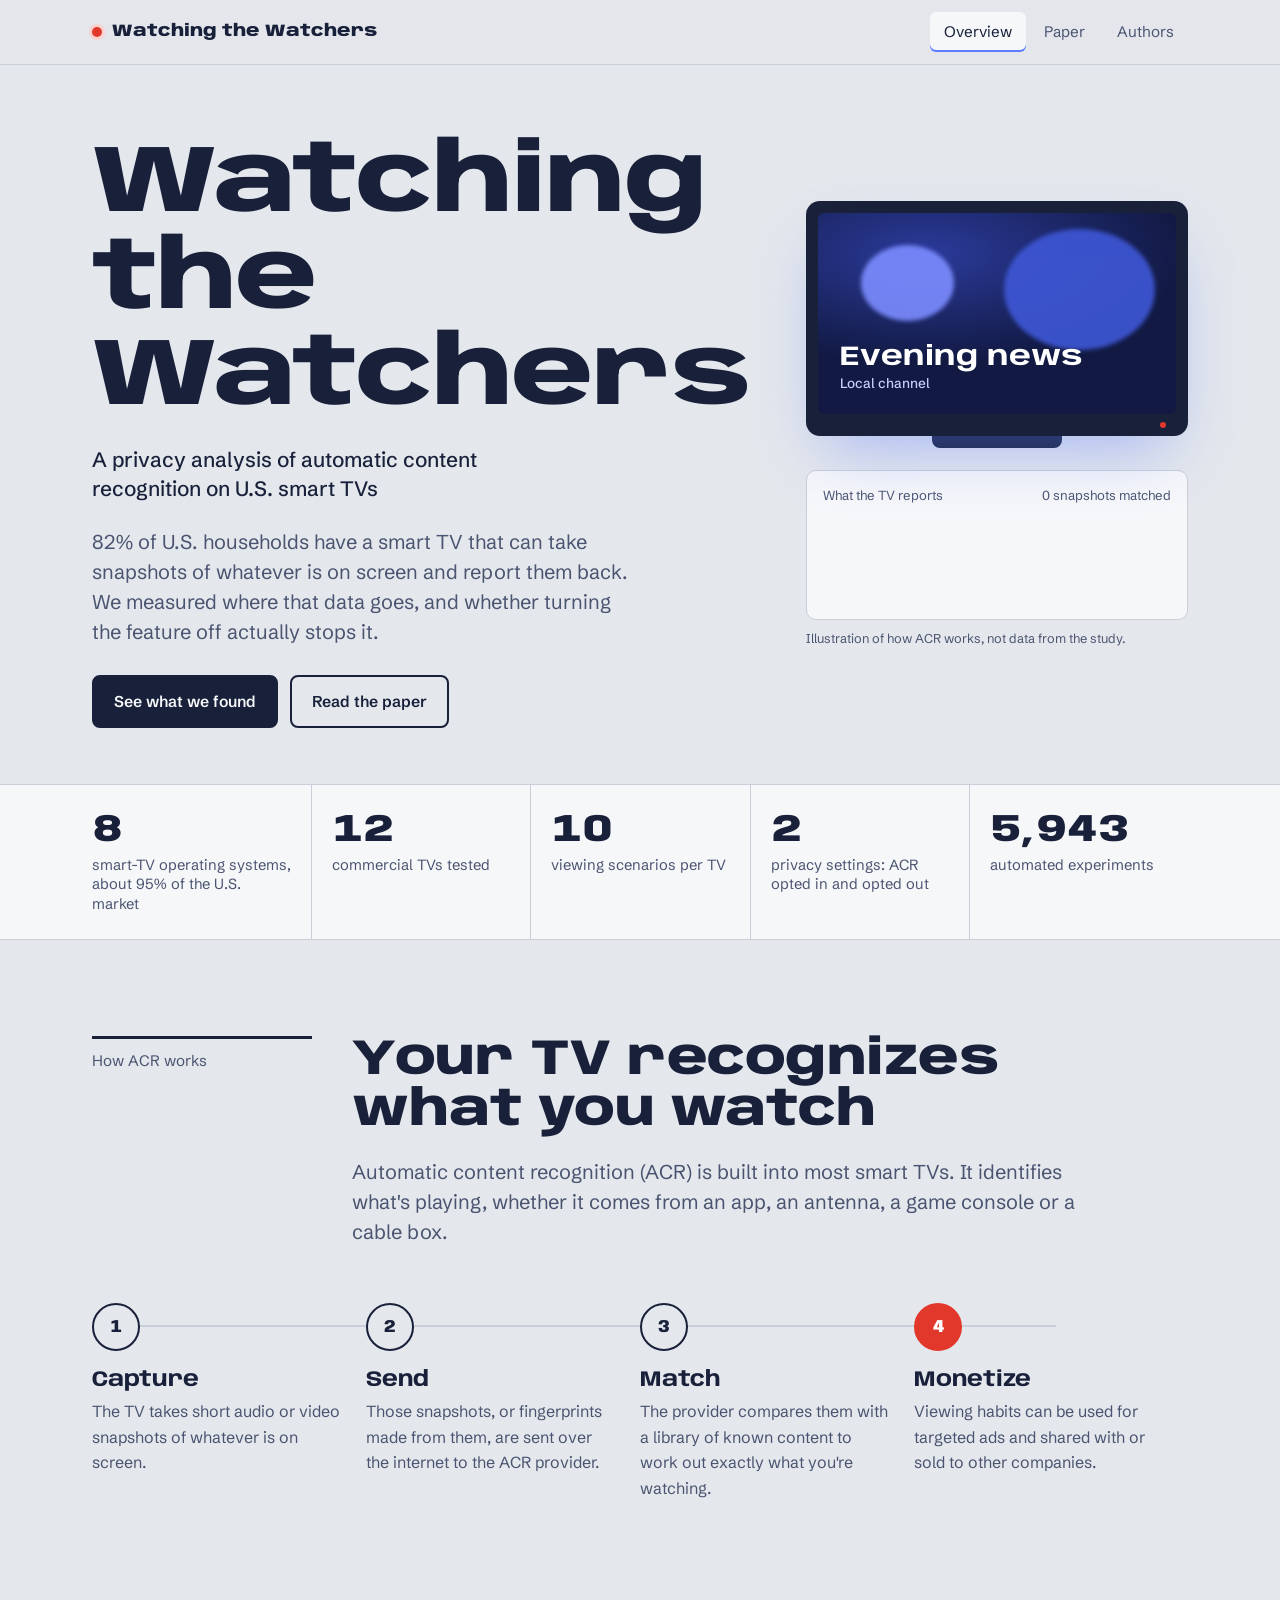
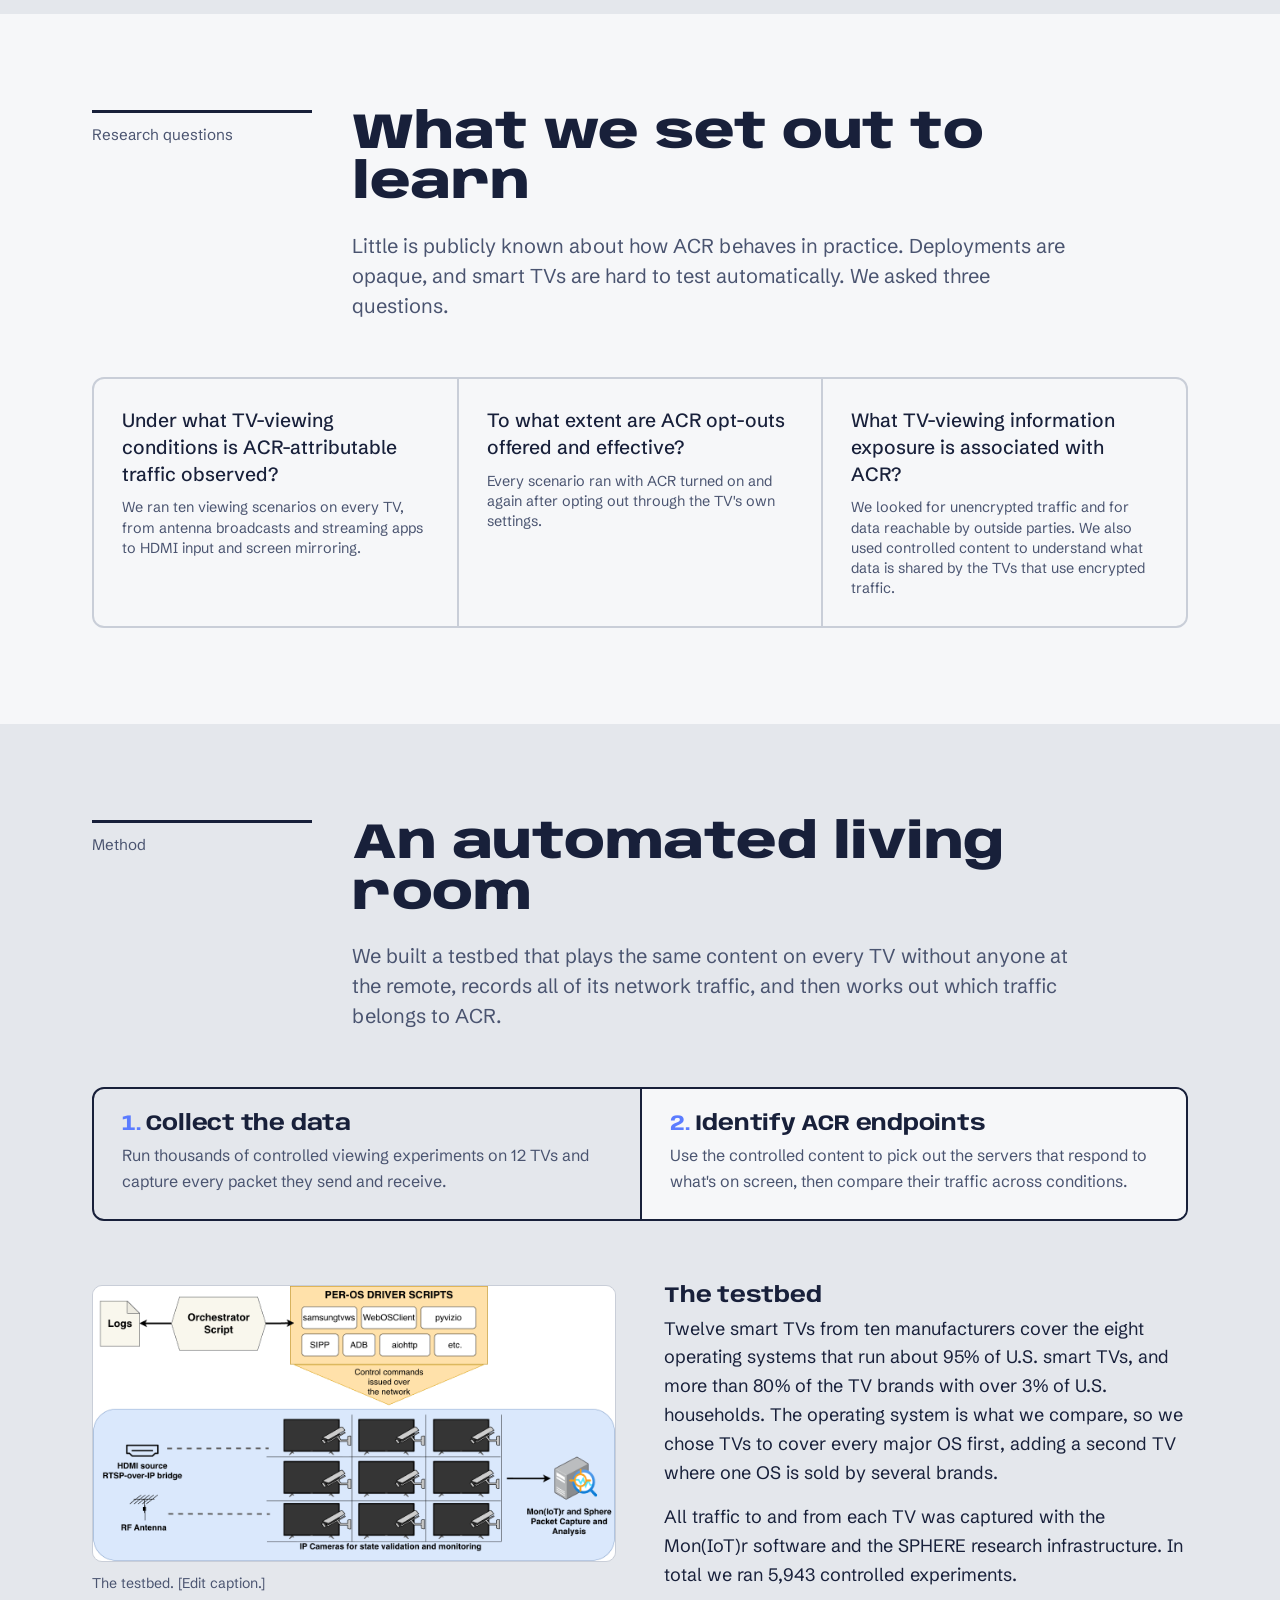
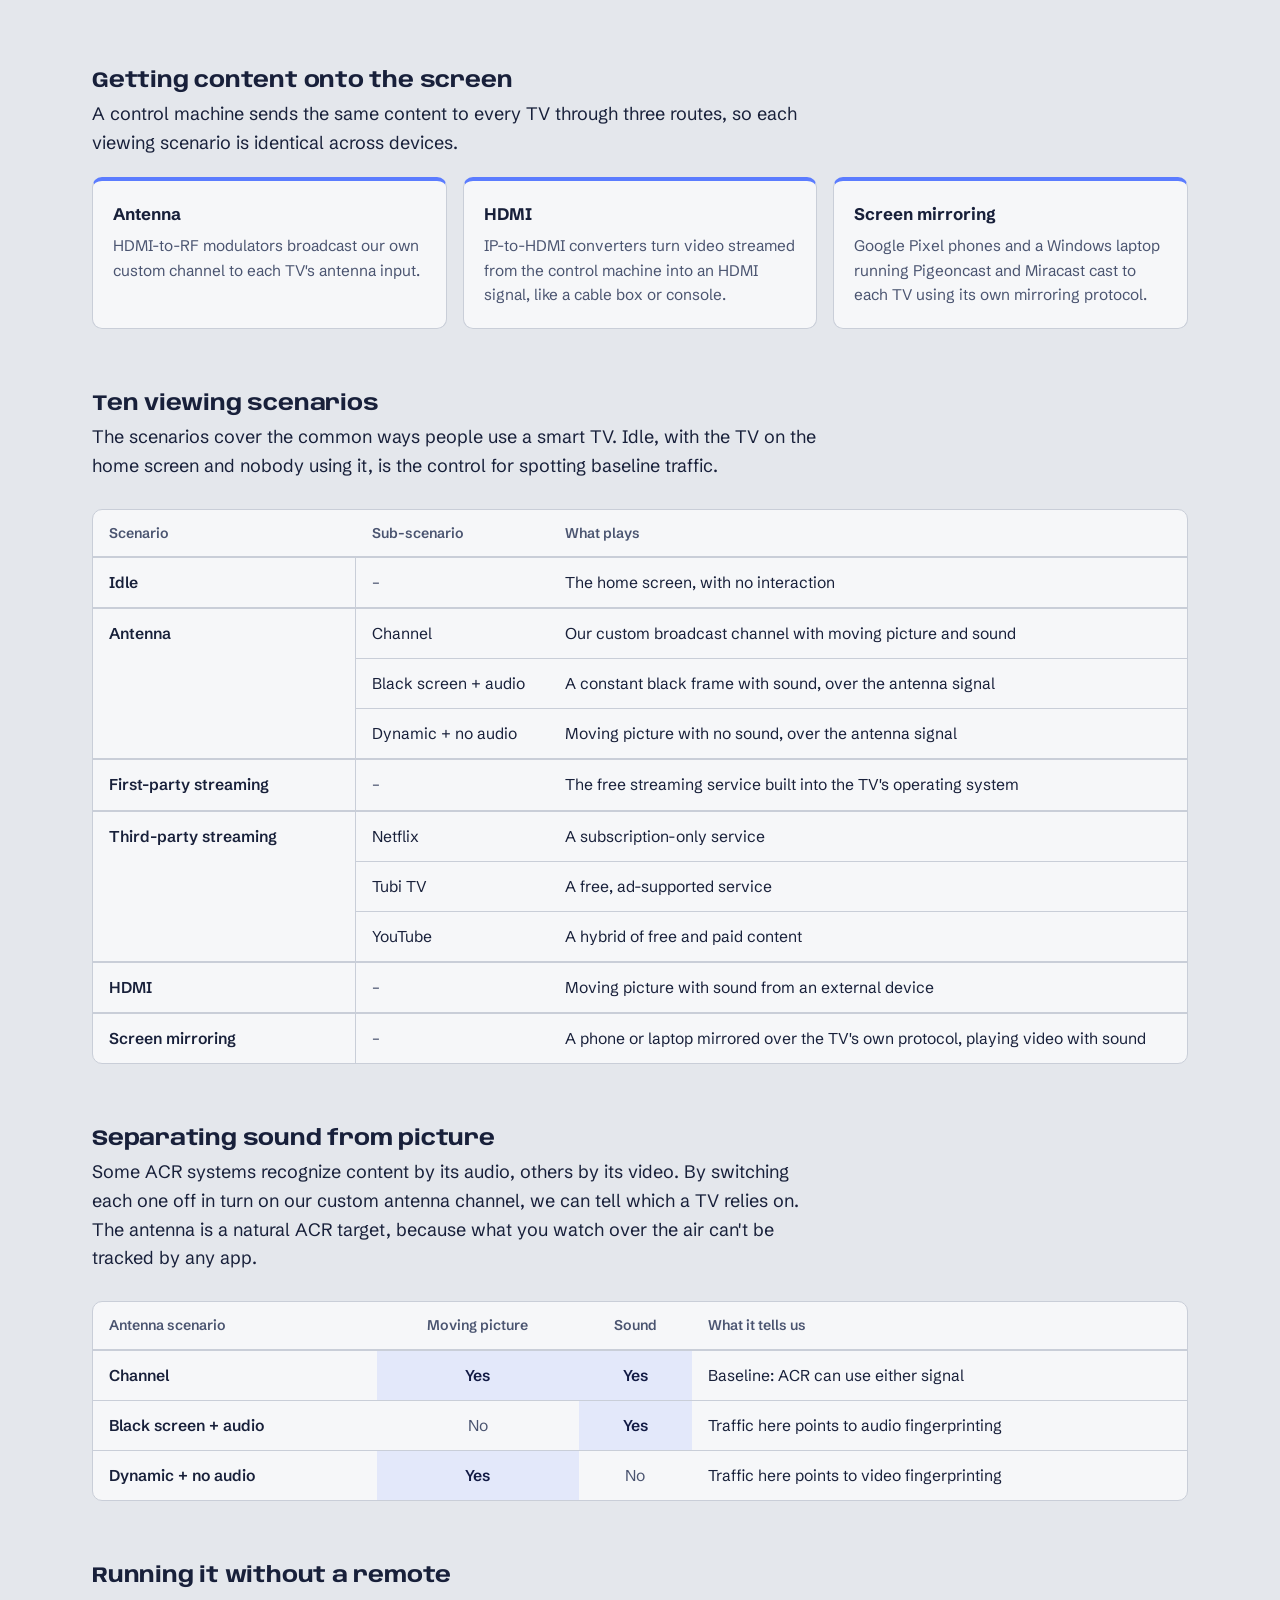
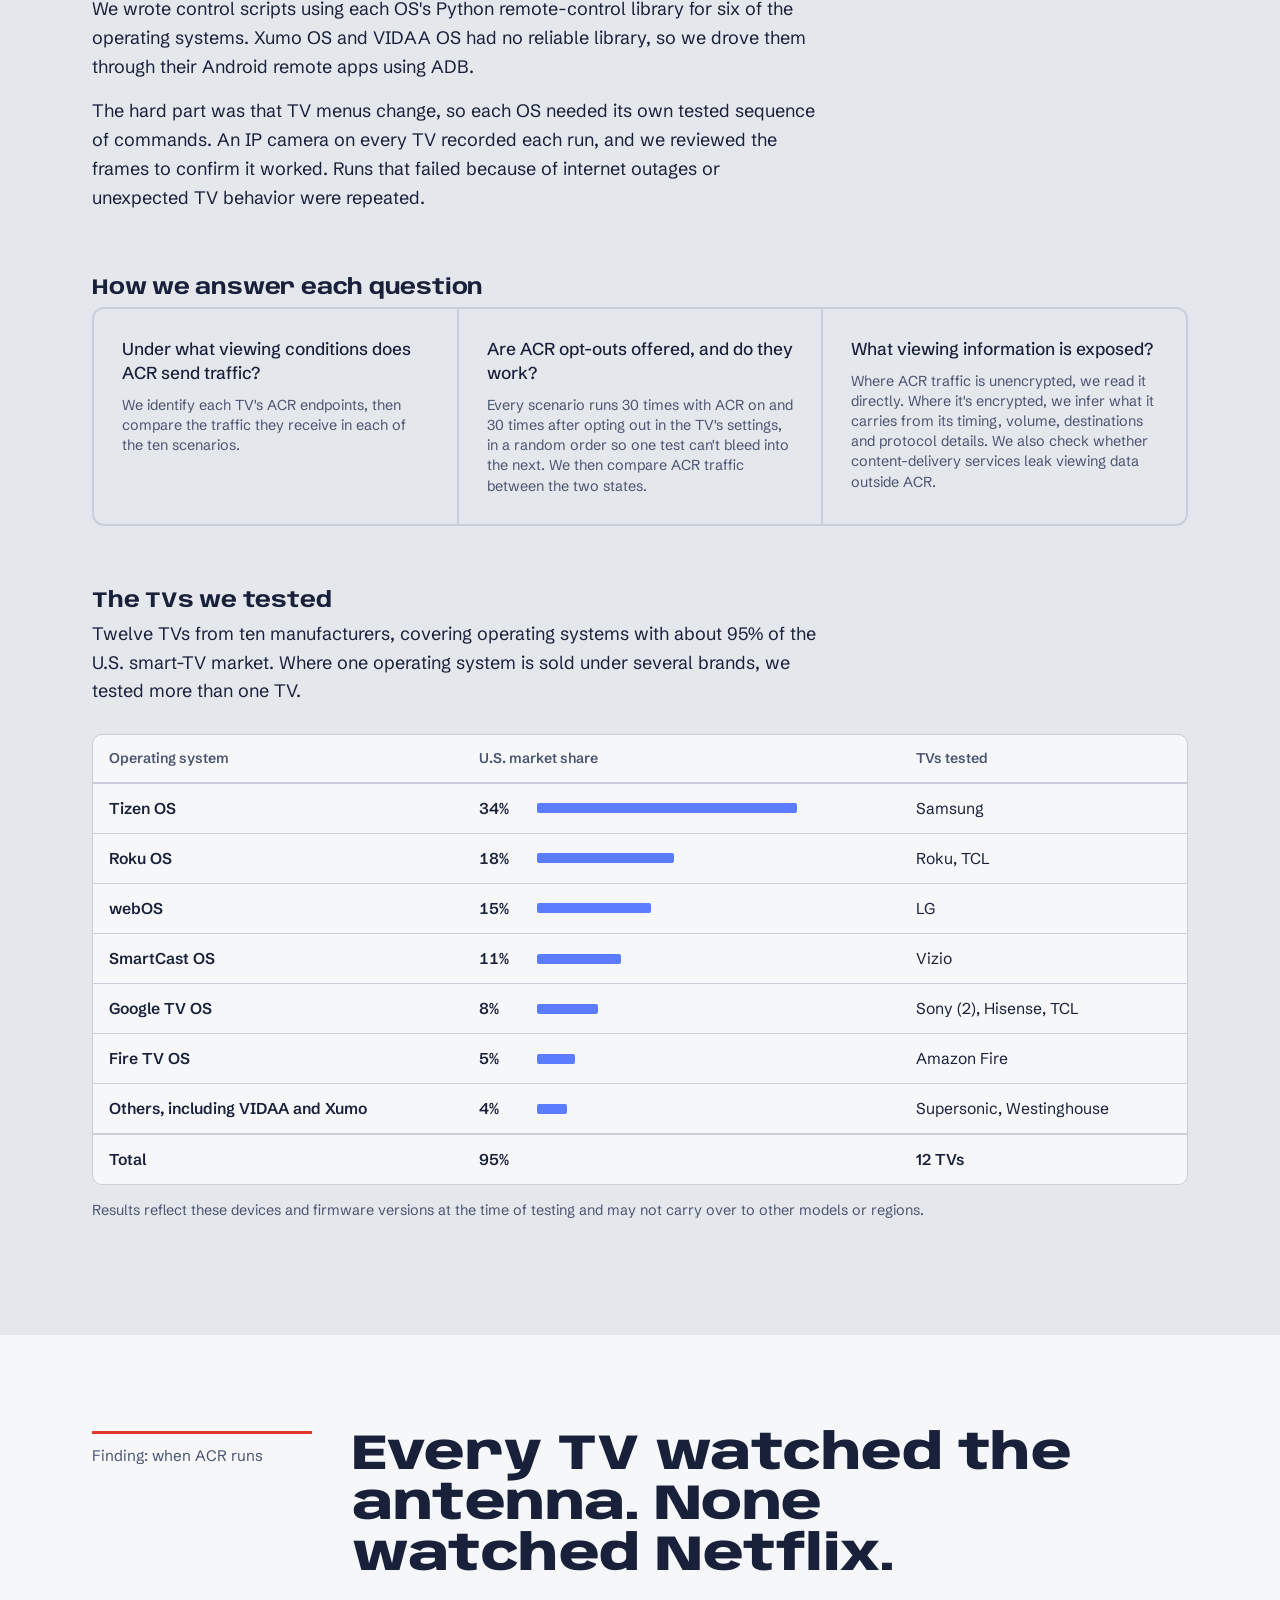
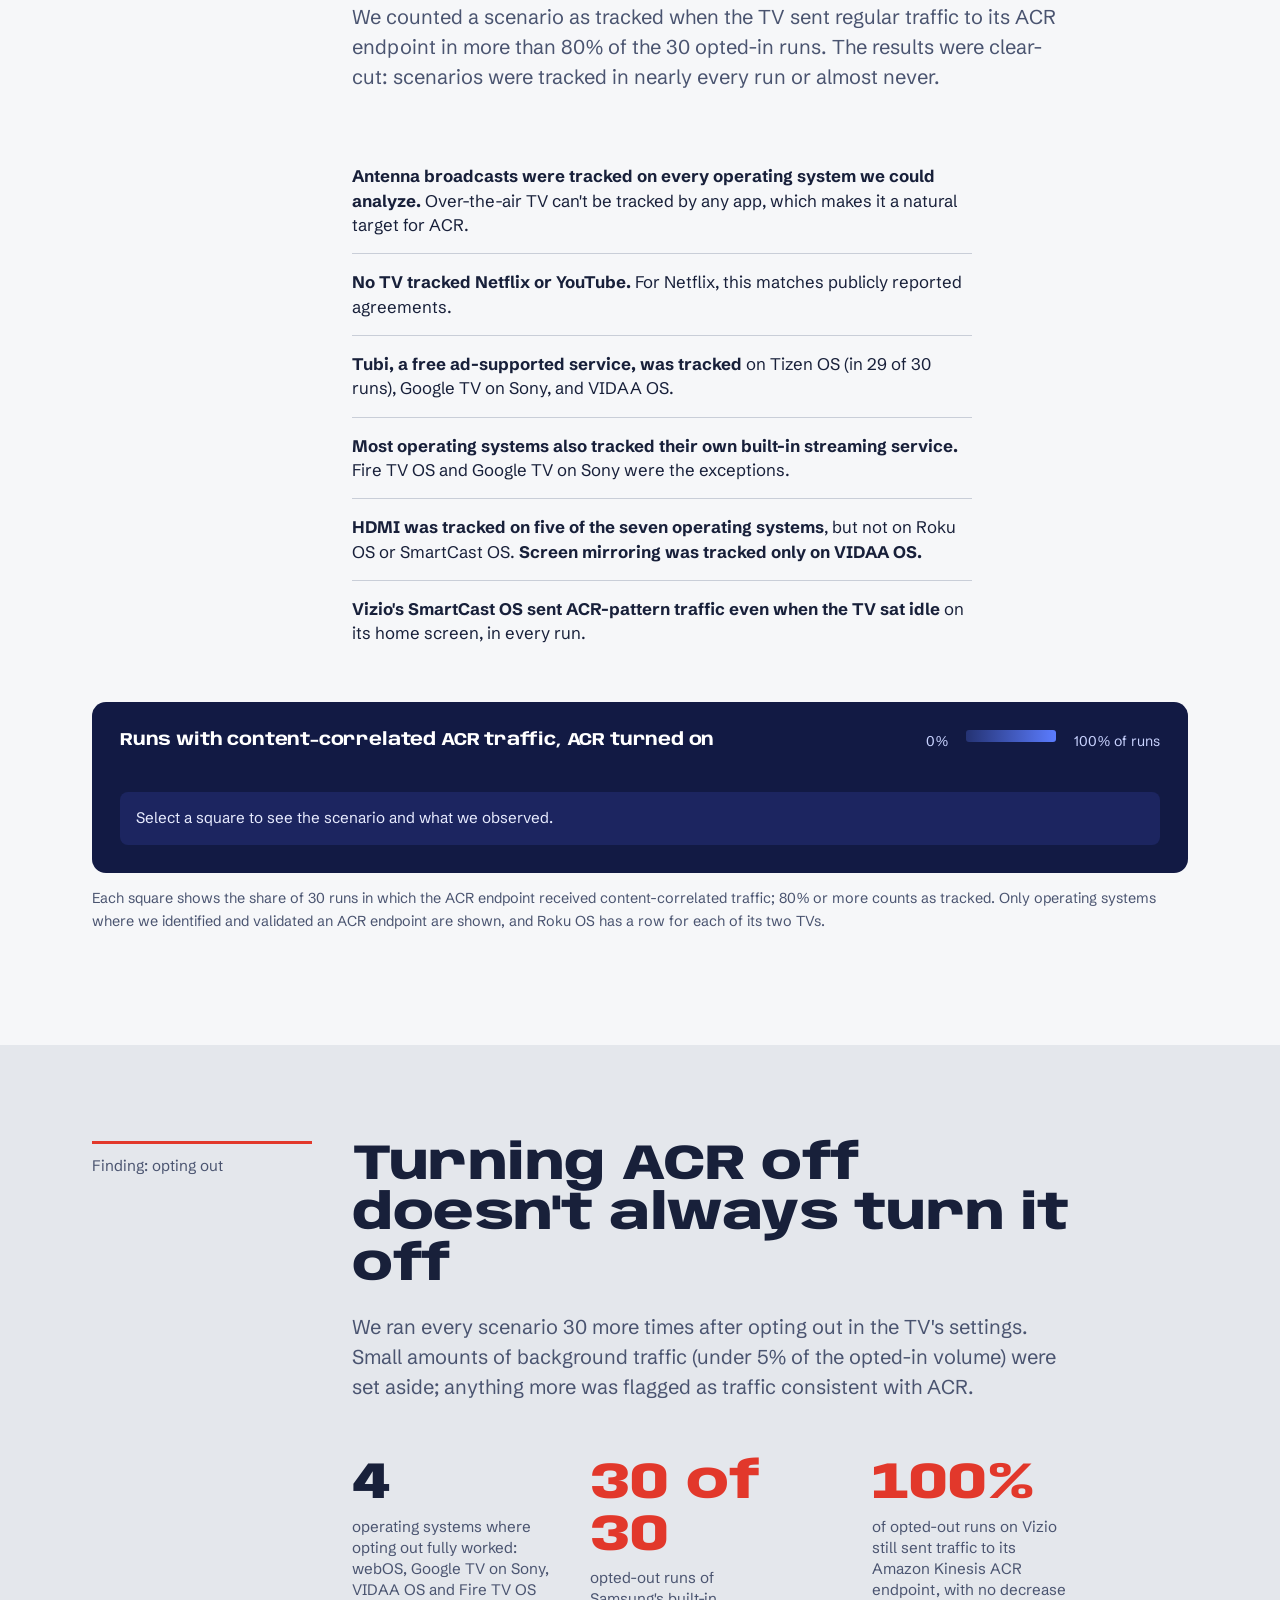
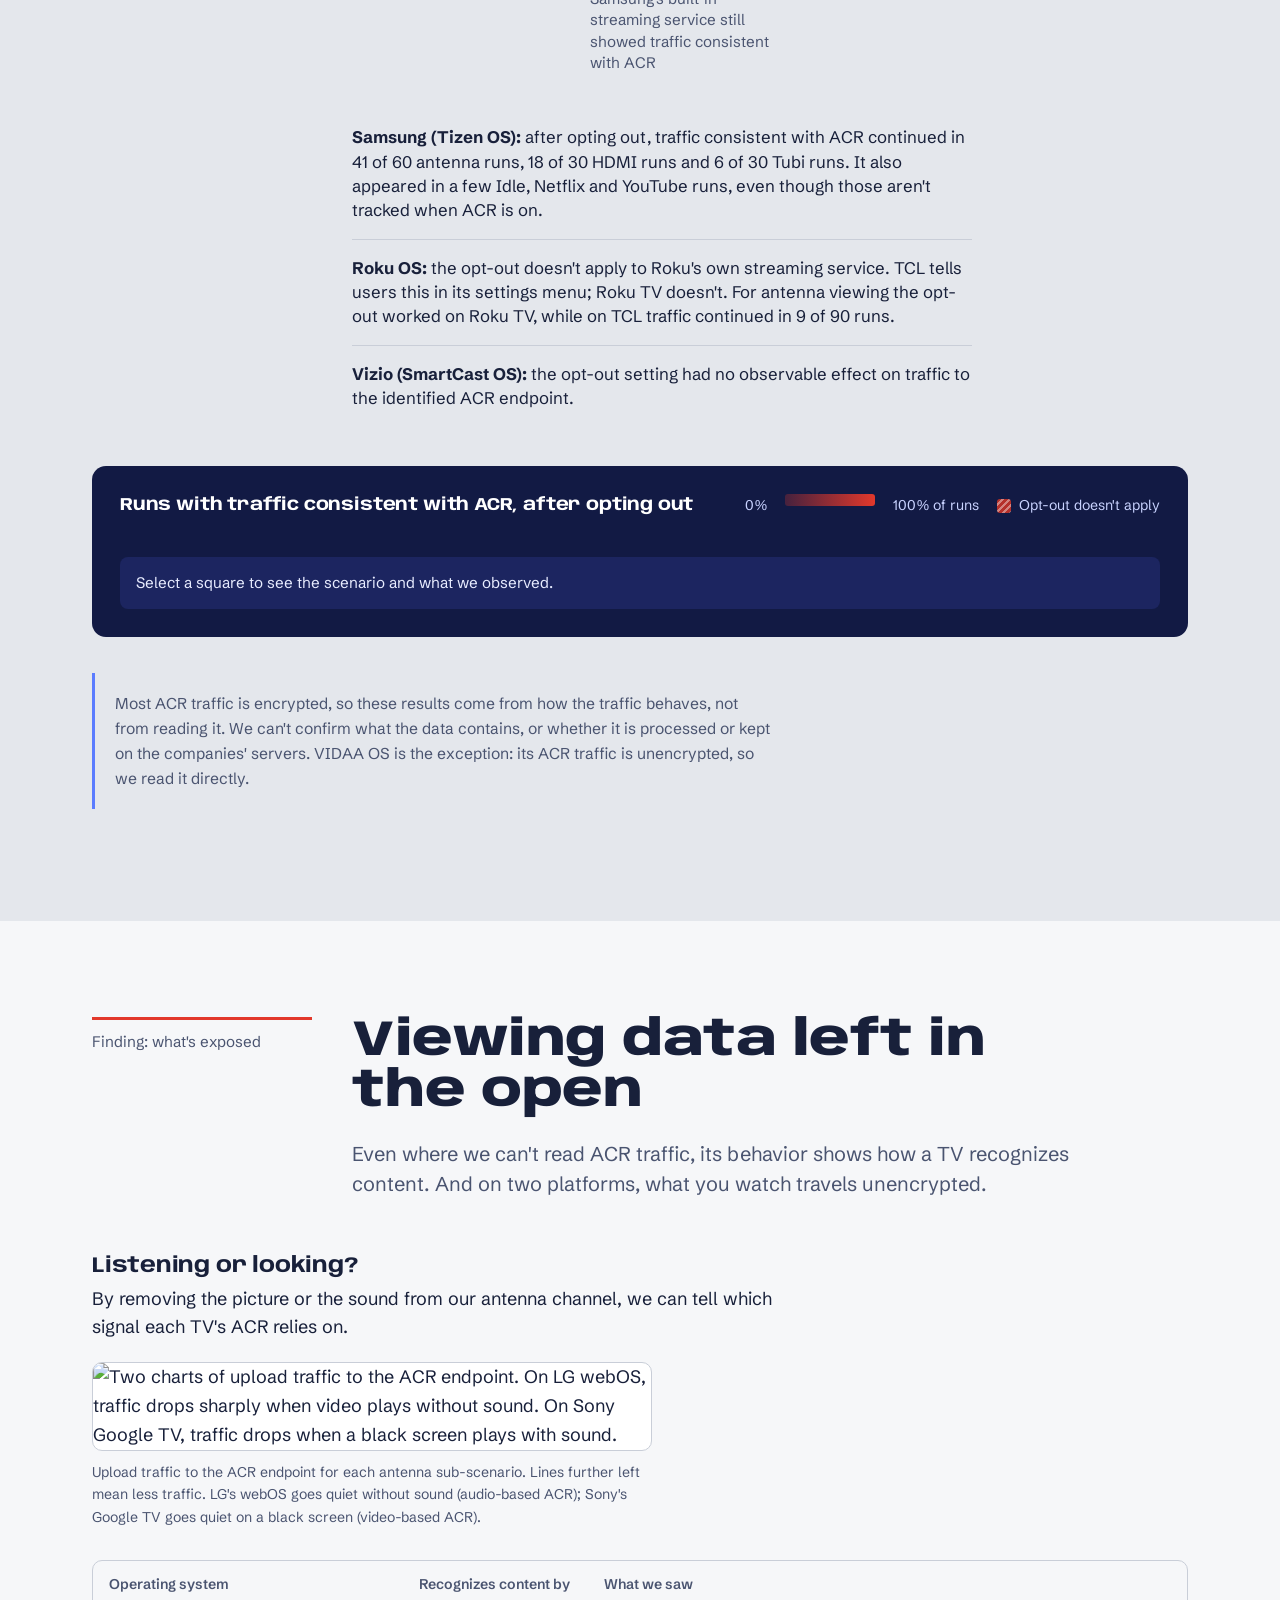
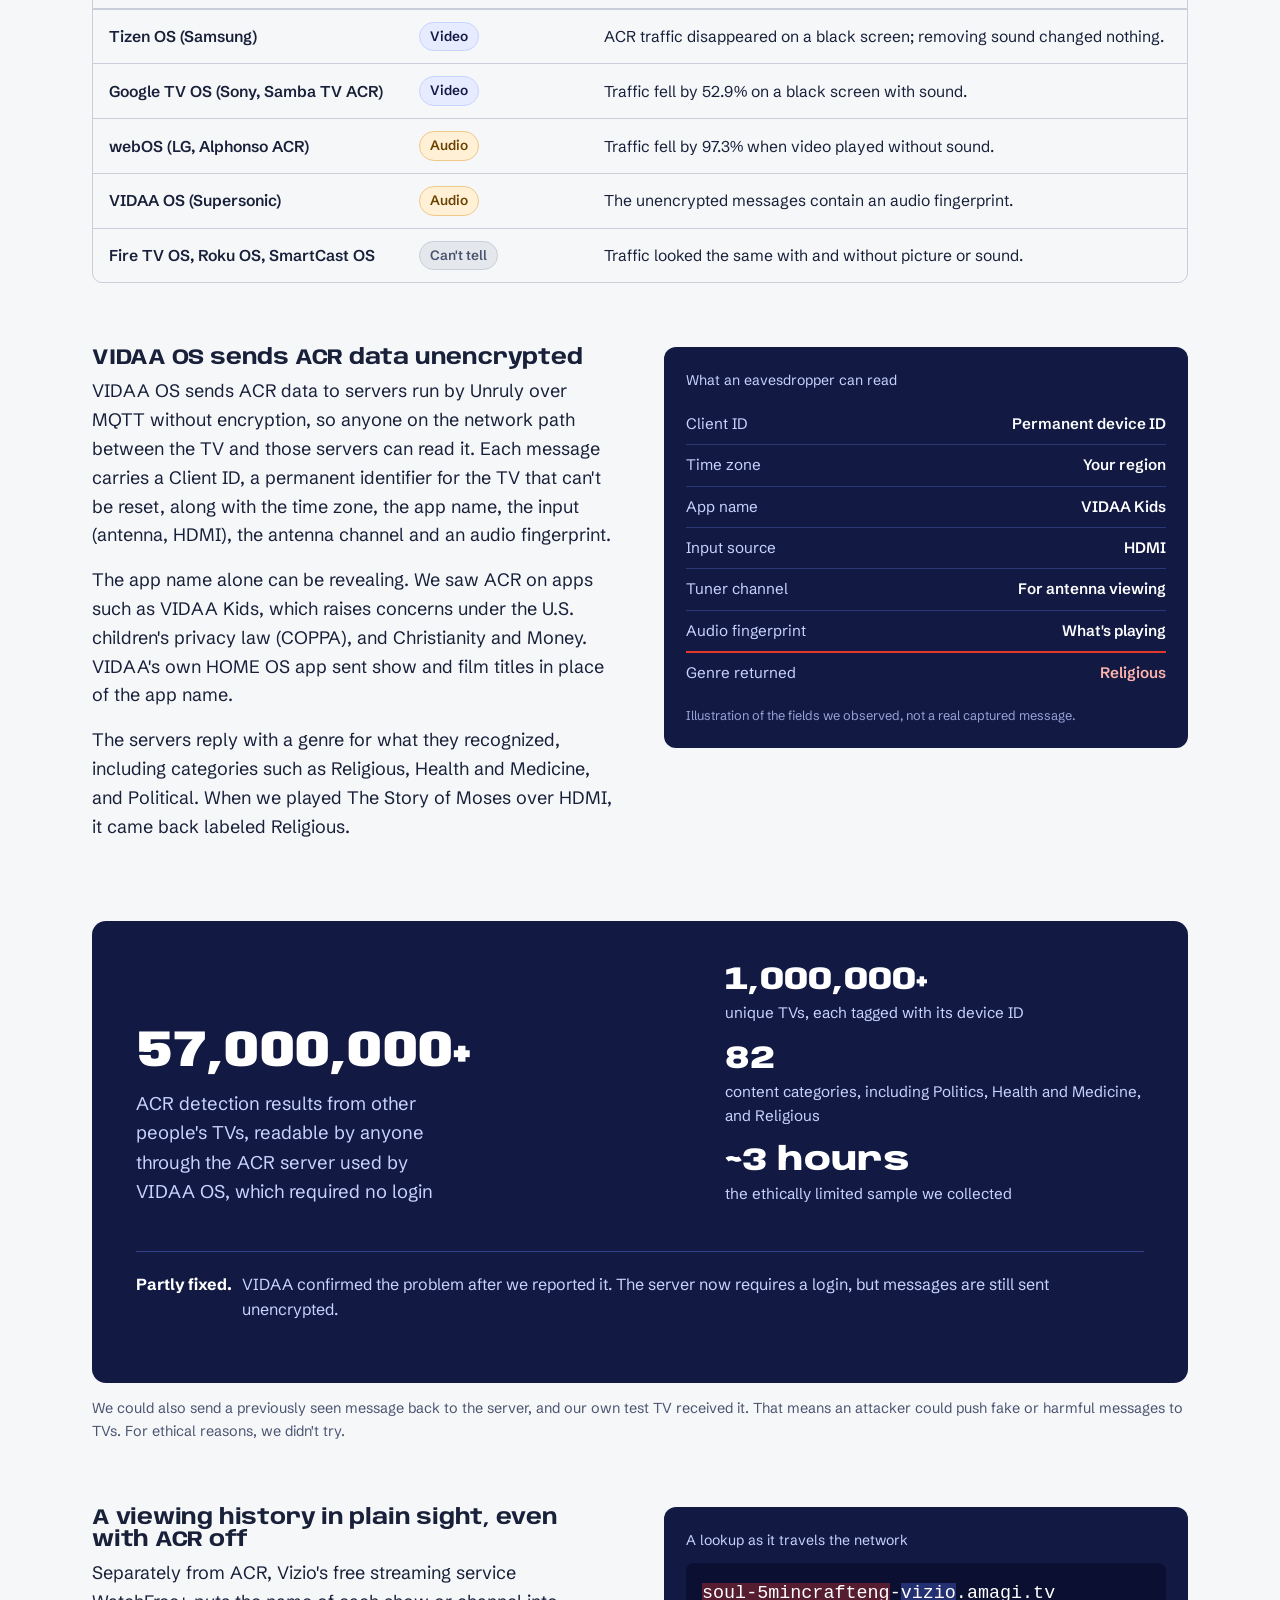
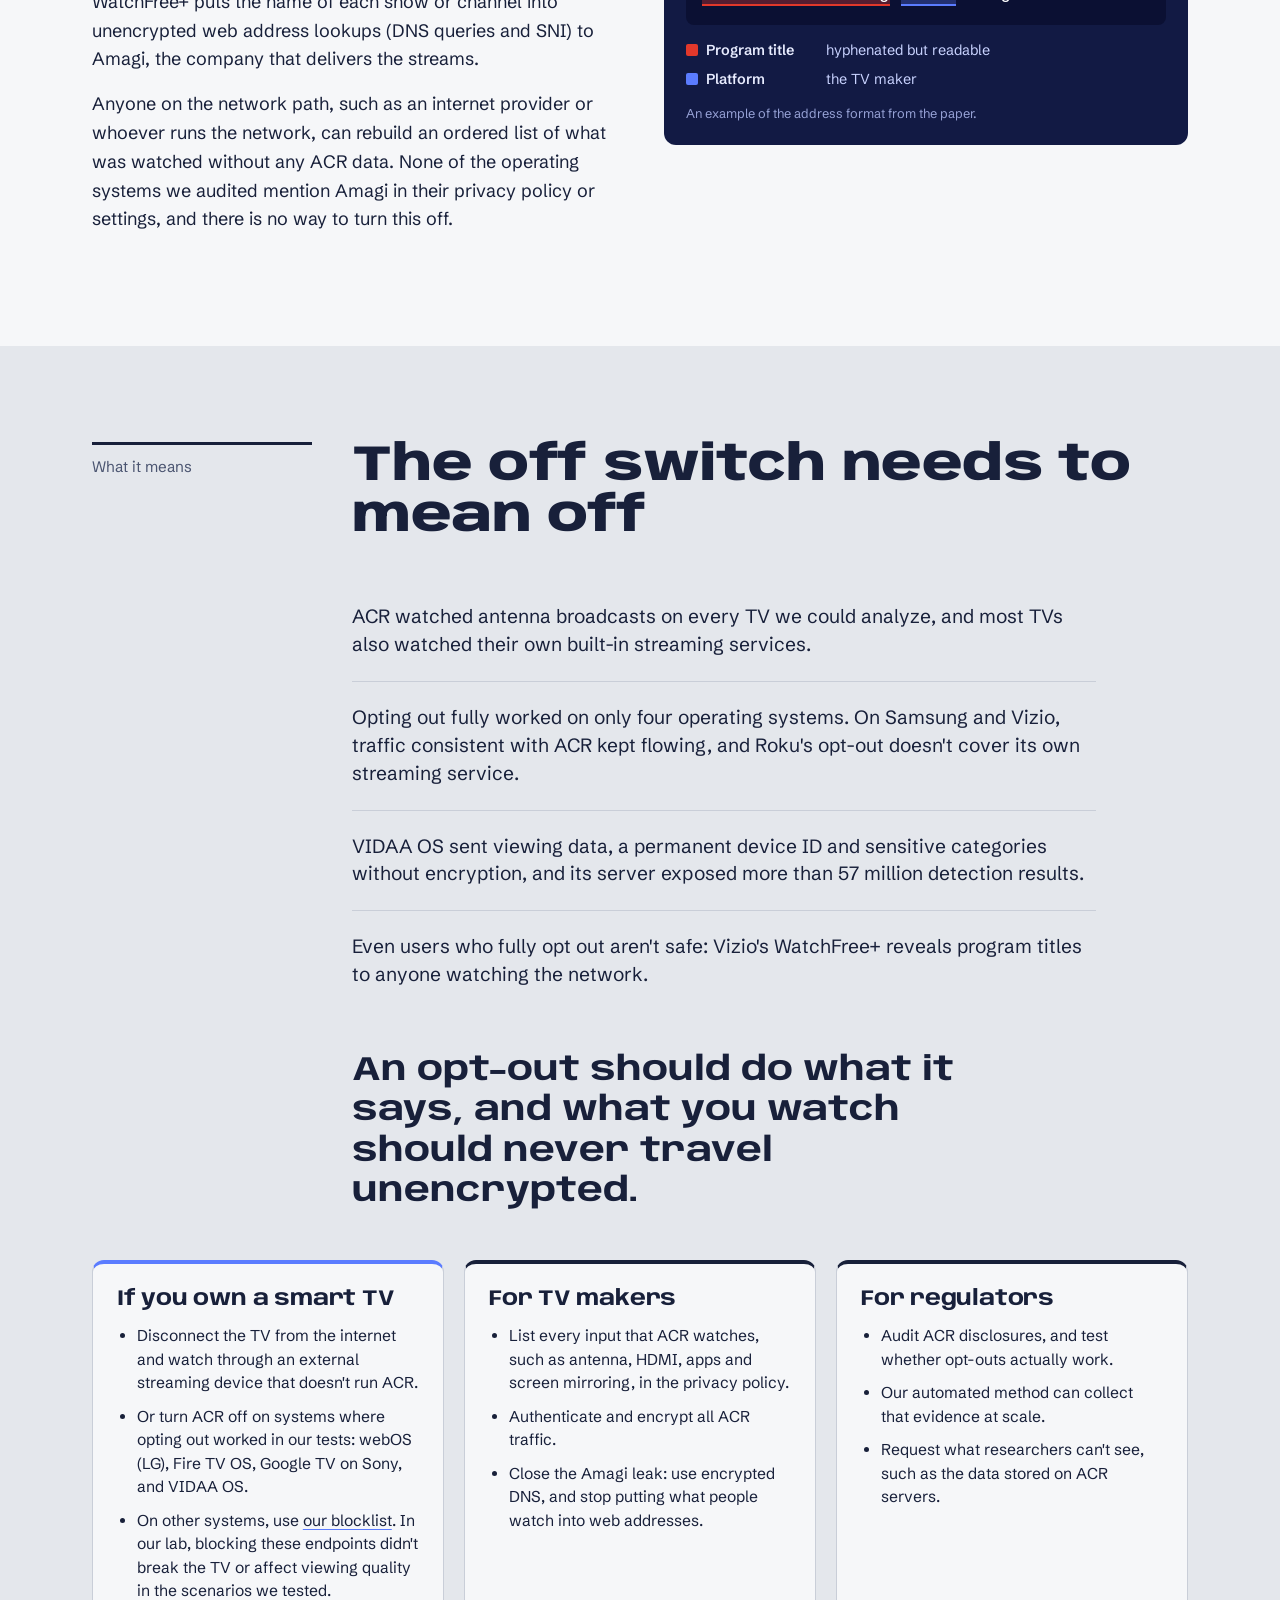
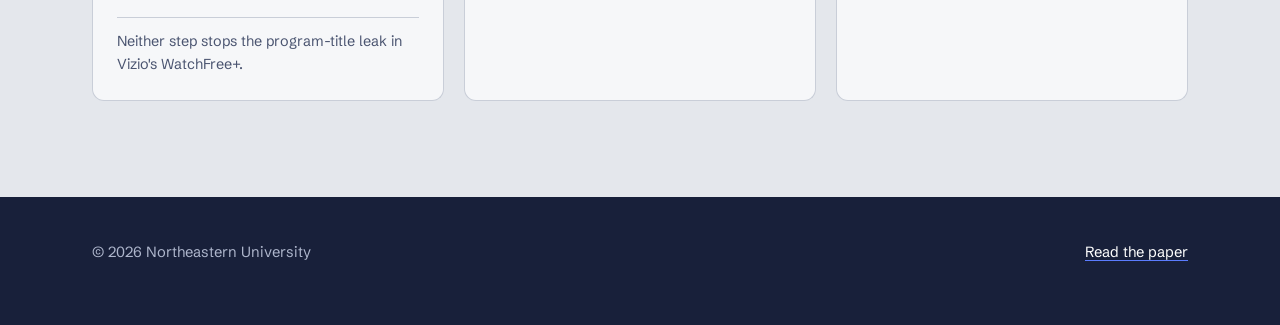
==== commit 85977c8f: "Add closing" ====
--- a/index.html
+++ b/index.html
@@ -416,7 +416,35 @@
         <li>VIDAA OS sent viewing data, a permanent device ID and sensitive categories without encryption, and its server exposed more than 57 million detection results.</li>
         <li>Even users who fully opt out aren't safe: Vizio's WatchFree+ reveals program titles to anyone watching the network.</li>
       </ul>
-      <p class="closing">[Your closing call to action: what should change, and who should change it.]</p>
+            <p class="closing">An opt-out should do what it says, and what you watch should never travel unencrypted.</p>
+    </div>
+
+    <div class="mitigations">
+      <div class="mit">
+        <h3>If you own a smart TV</h3>
+        <ul>
+          <li>Disconnect the TV from the internet and watch through an external streaming device that doesn't run ACR.</li>
+          <li>Or turn ACR off on systems where opting out worked in our tests: webOS (LG), Fire TV OS, Google TV on Sony, and VIDAA OS.</li>
+          <li>On other systems, use <a href="https://github.com/IlgarNEU/Watching-the-Watchers/tree/main/Blocklist">our blocklist</a>. In our lab, blocking these endpoints didn't break the TV or affect viewing quality in the scenarios we tested.</li>
+        </ul>
+        <p class="mit-note">Neither step stops the program-title leak in Vizio's WatchFree+.</p>
+      </div>
+      <div class="mit">
+        <h3>For TV makers</h3>
+        <ul>
+          <li>List every input that ACR watches, such as antenna, HDMI, apps and screen mirroring, in the privacy policy.</li>
+          <li>Authenticate and encrypt all ACR traffic.</li>
+          <li>Close the Amagi leak: use encrypted DNS, and stop putting what people watch into web addresses.</li>
+        </ul>
+      </div>
+      <div class="mit">
+        <h3>For regulators</h3>
+        <ul>
+          <li>Audit ACR disclosures, and test whether opt-outs actually work.</li>
+          <li>Our automated method can collect that evidence at scale.</li>
+          <li>Request what researchers can't see, such as the data stored on ACR servers.</li>
+        </ul>
+      </div>
     </div>
   </div>
 </section>
--- a/styles.css
+++ b/styles.css
@@ -242,7 +242,7 @@
 
 .broker > div{ min-width:0; }
 .broker{ margin-top:24px; background:var(--screen); color:#E8ECFF; border-radius:14px; padding:44px; display:grid; grid-template-columns:1.3fr 1fr; gap:44px; align-items:end; }
-.broker .huge{ font-family:var(--display); font-weight:900; font-stretch:105%; font-size:clamp(2.4rem,4vw,5.6rem); line-height:0.9; letter-spacing:-0.03em; color:#fff; font-variant-numeric:tabular-nums; }
+.broker .huge{ font-family:var(--display); font-weight:900; font-stretch:100%; font-size:clamp(2.4rem,4vw,5.6rem); line-height:0.9; letter-spacing:-0.03em; color:#fff; font-variant-numeric:tabular-nums; }
 .broker .huge-lbl{ font-size:1.15rem; color:var(--glow-soft); margin-top:14px; max-width:30ch; }
 .broker dl{ margin:0; display:grid; gap:18px; }
 .broker dt{ font-family:var(--display); font-weight:800; font-stretch:120%; font-size:2rem; color:#fff; line-height:1; }
@@ -365,4 +365,14 @@
 
 .fig-row{ grid-template-columns:1fr; gap:32px; margin-top:20px; }
 .fig-row .table-wrap{ margin-top:0; }
-@media (max-width:900px){ .fig-row{ grid-template-columns:1fr; } }+@media (max-width:900px){ .fig-row{ grid-template-columns:1fr; } }
+
+/* mitigations */
+.mitigations{ display:grid; grid-template-columns:repeat(3,1fr); gap:20px; margin-top:48px; }
+.mit{ background:var(--paper); border:1px solid var(--rule); border-top:4px solid var(--ink); border-radius:12px; padding:24px; }
+.mit:first-child{ border-top-color:var(--glow); }
+.mit h3{ margin-bottom:14px; }
+.mit ul{ margin:0; padding-left:1.1em; }
+.mit li{ font-size:0.98rem; line-height:1.5; margin-bottom:10px; }
+.mit-note{ margin:14px 0 0; padding-top:12px; border-top:1px solid var(--rule); font-size:0.9rem; color:var(--ink-2); }
+@media (max-width:900px){ .mitigations{ grid-template-columns:1fr; } }
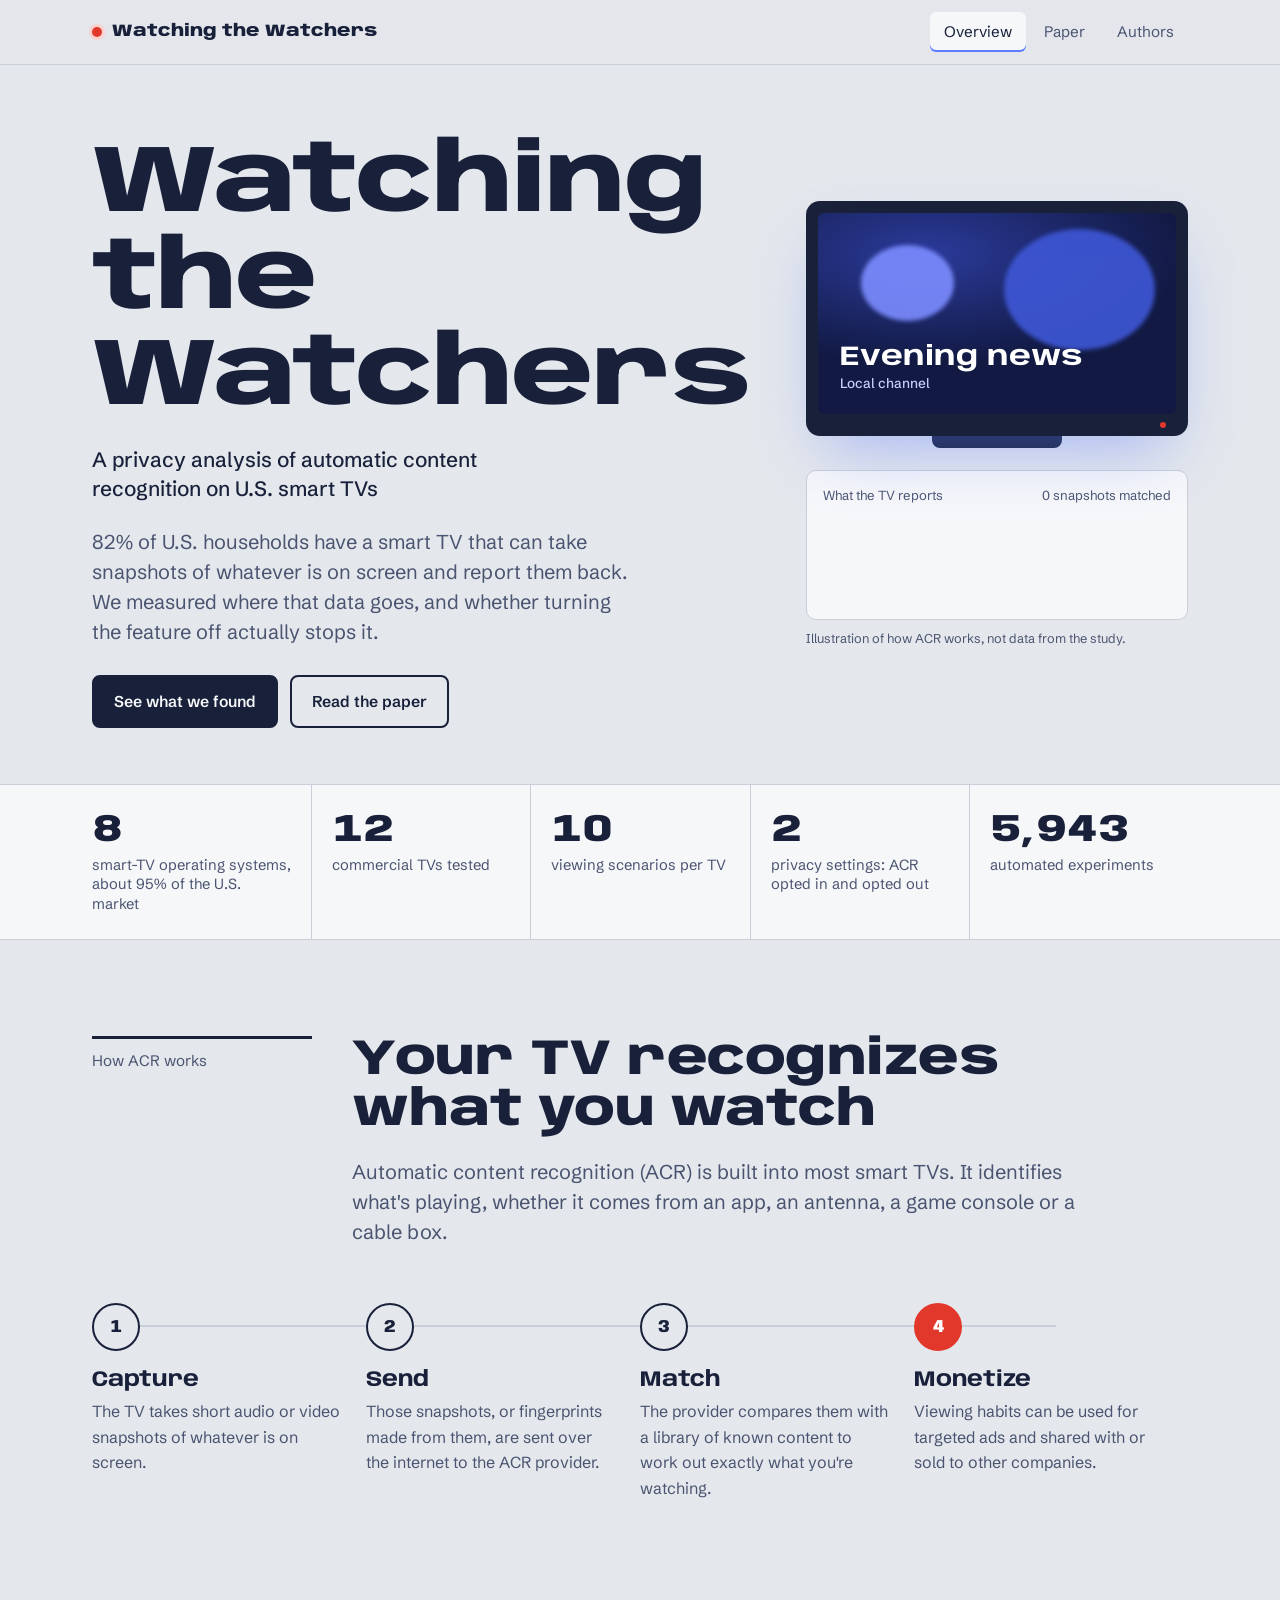
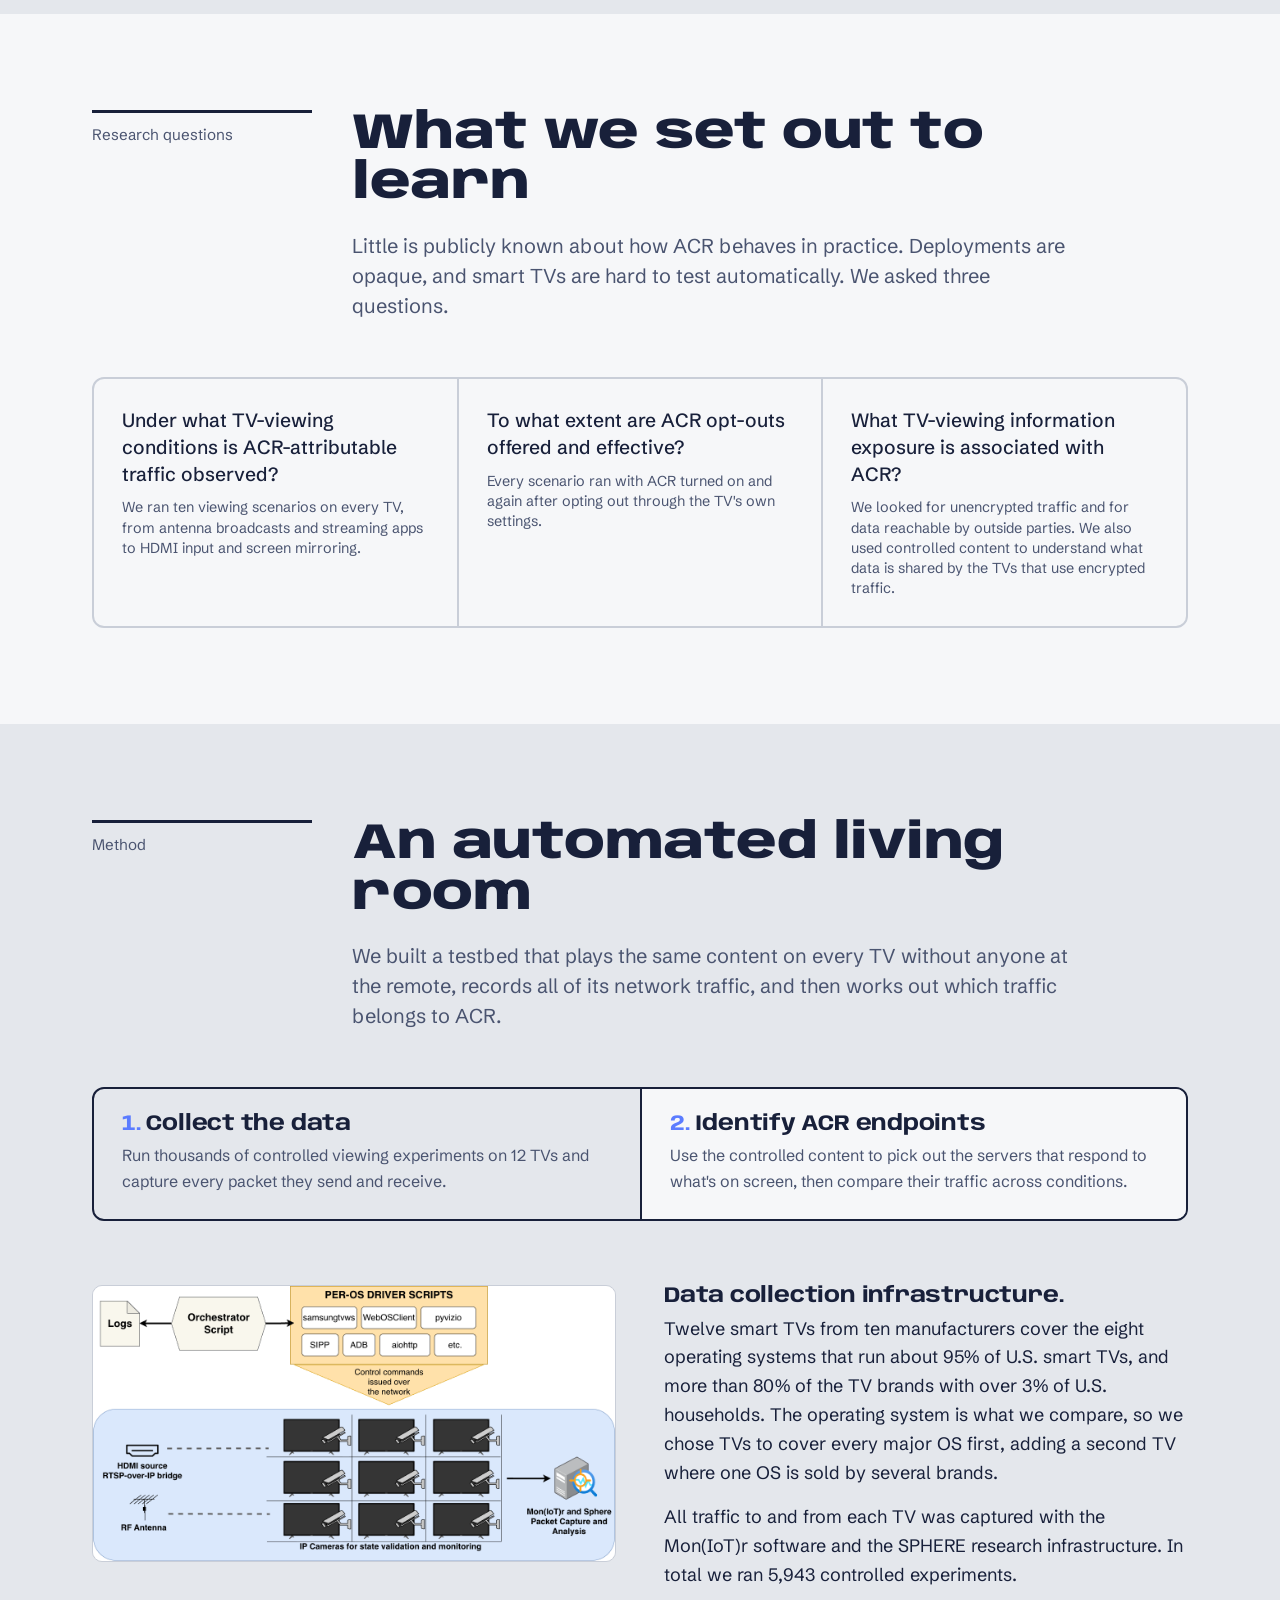
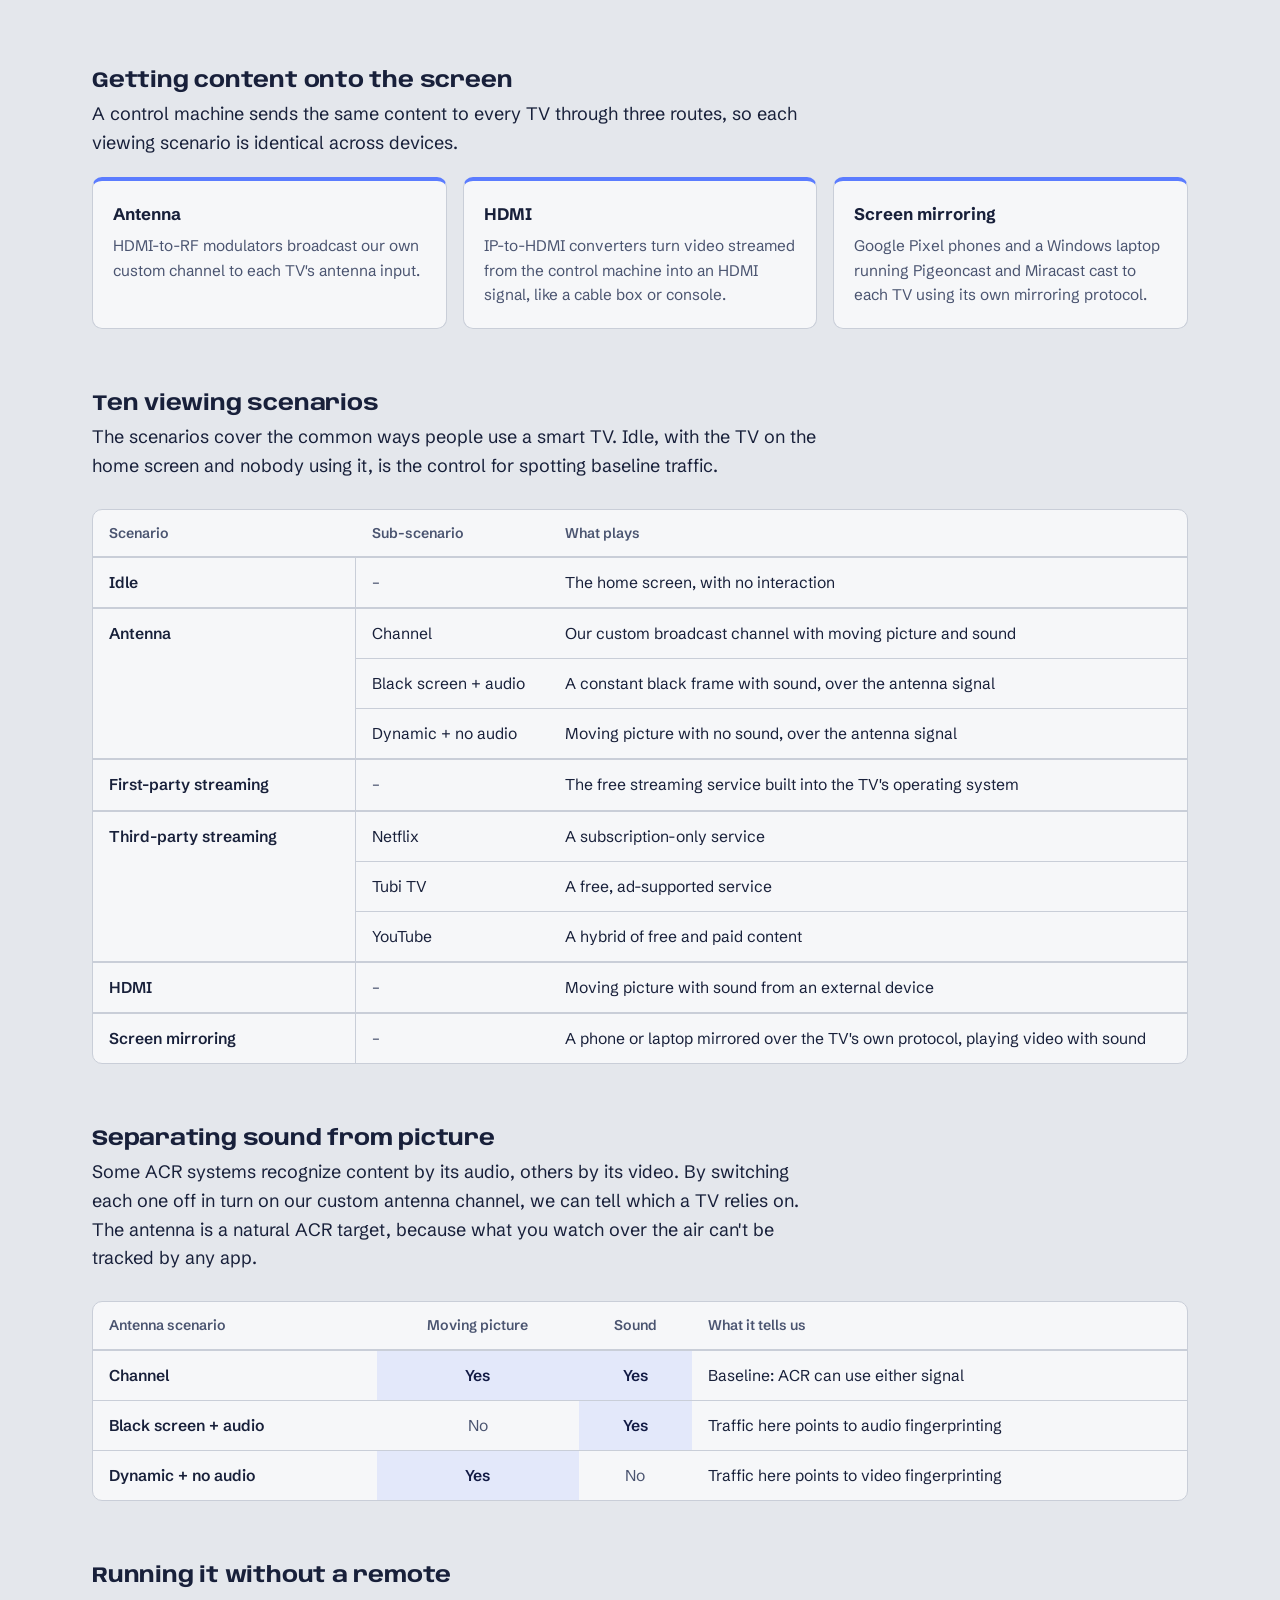
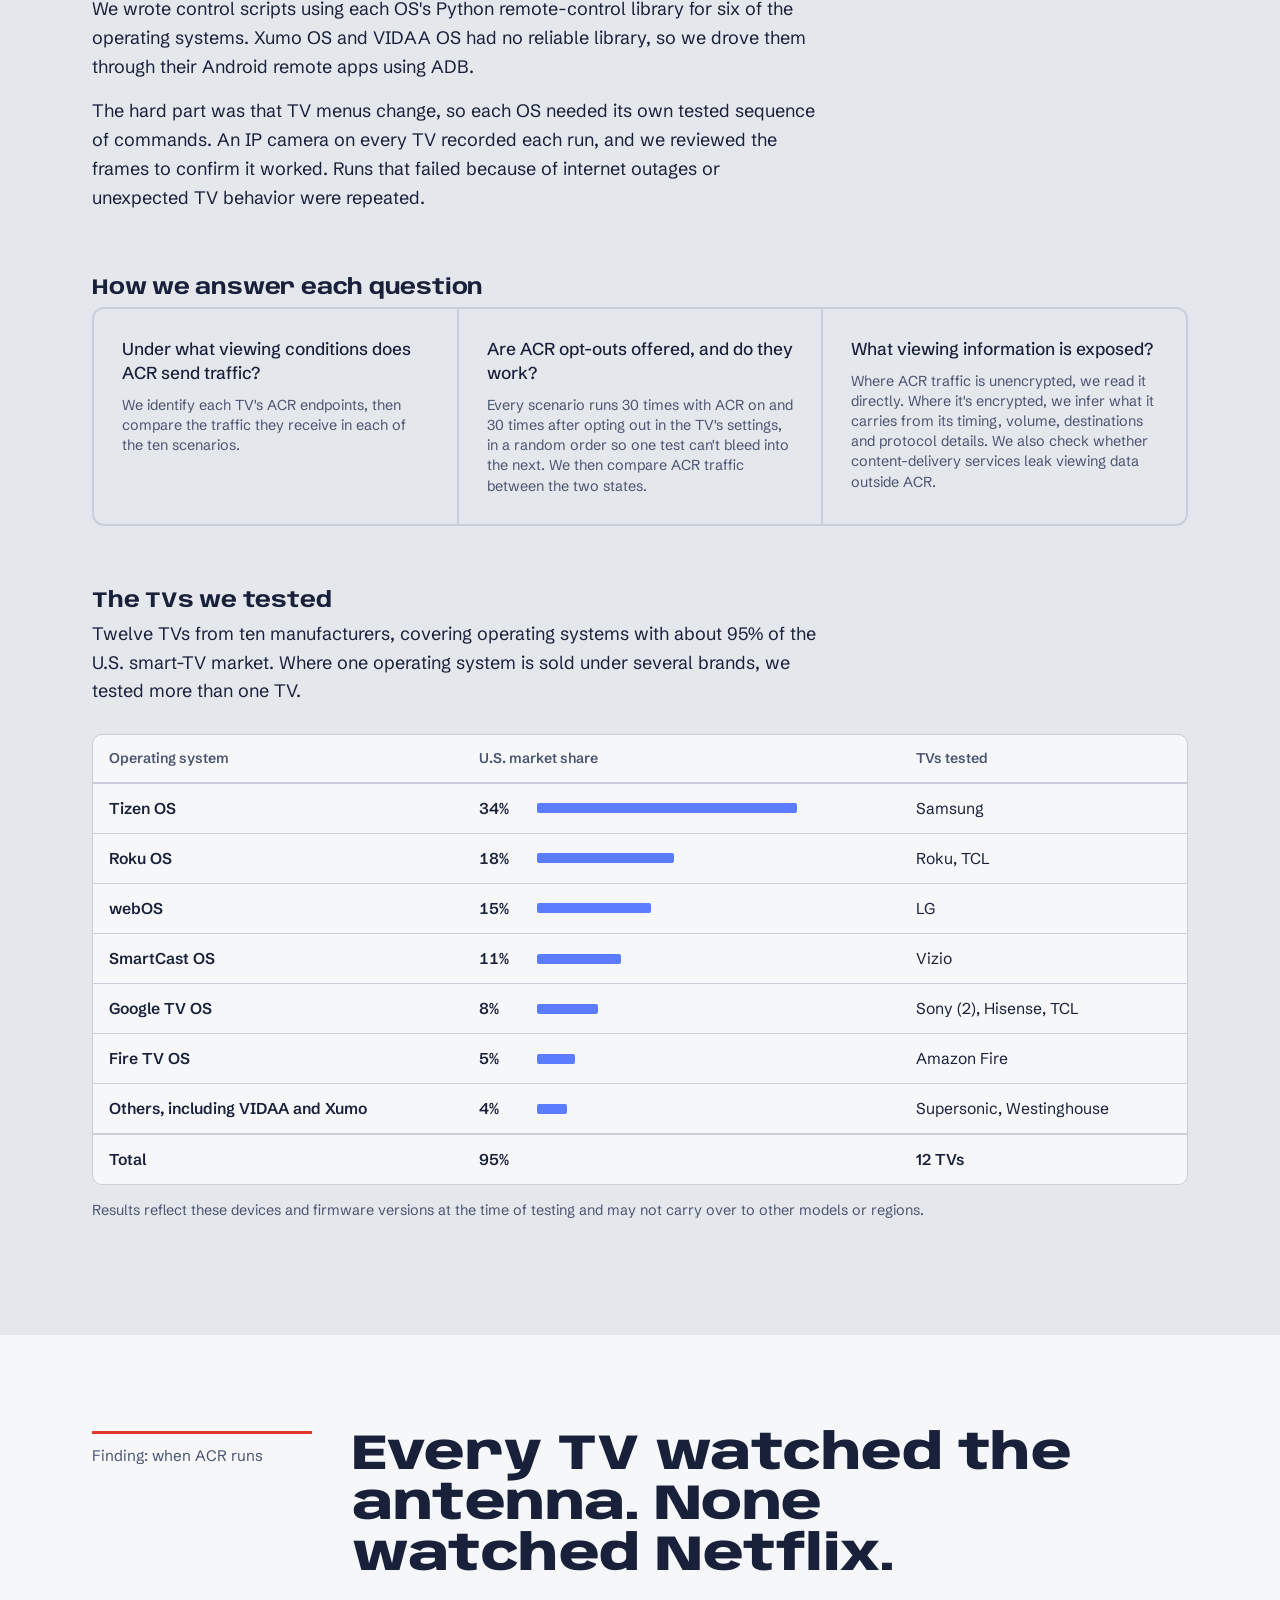
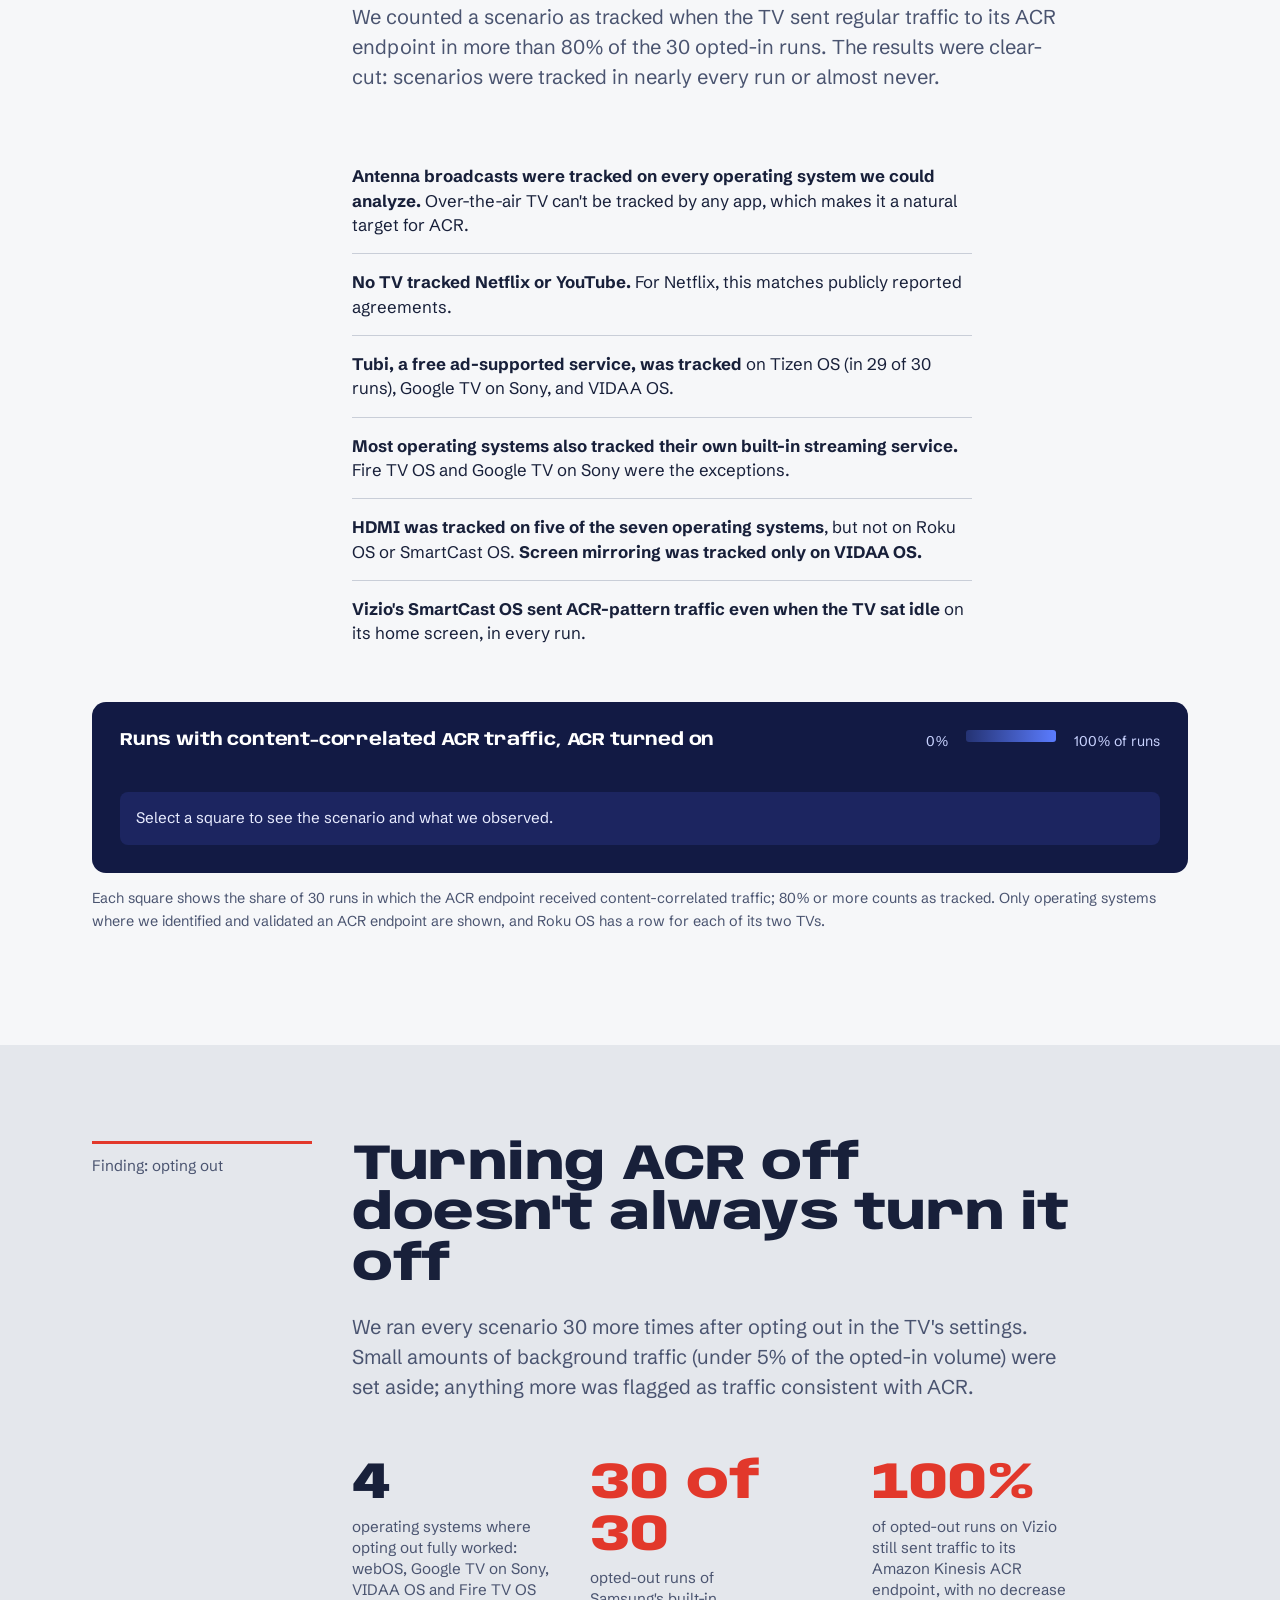
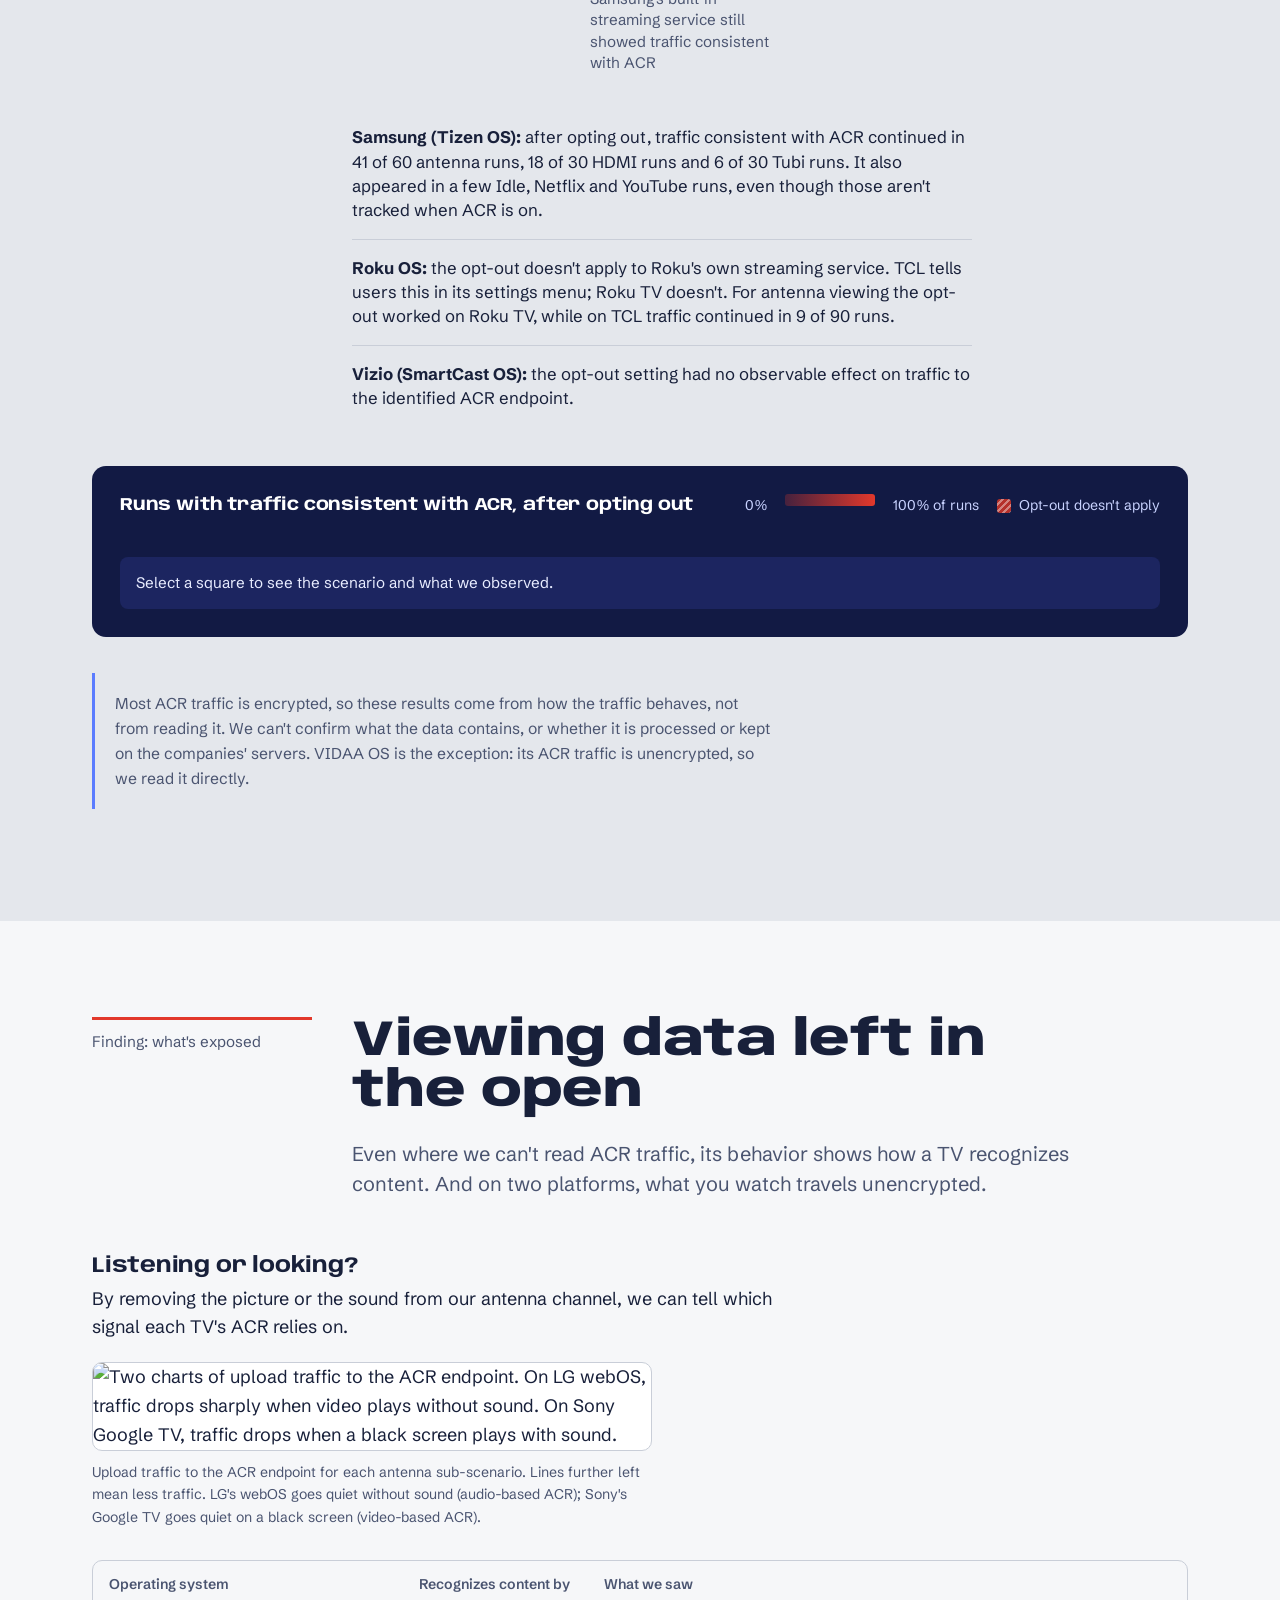
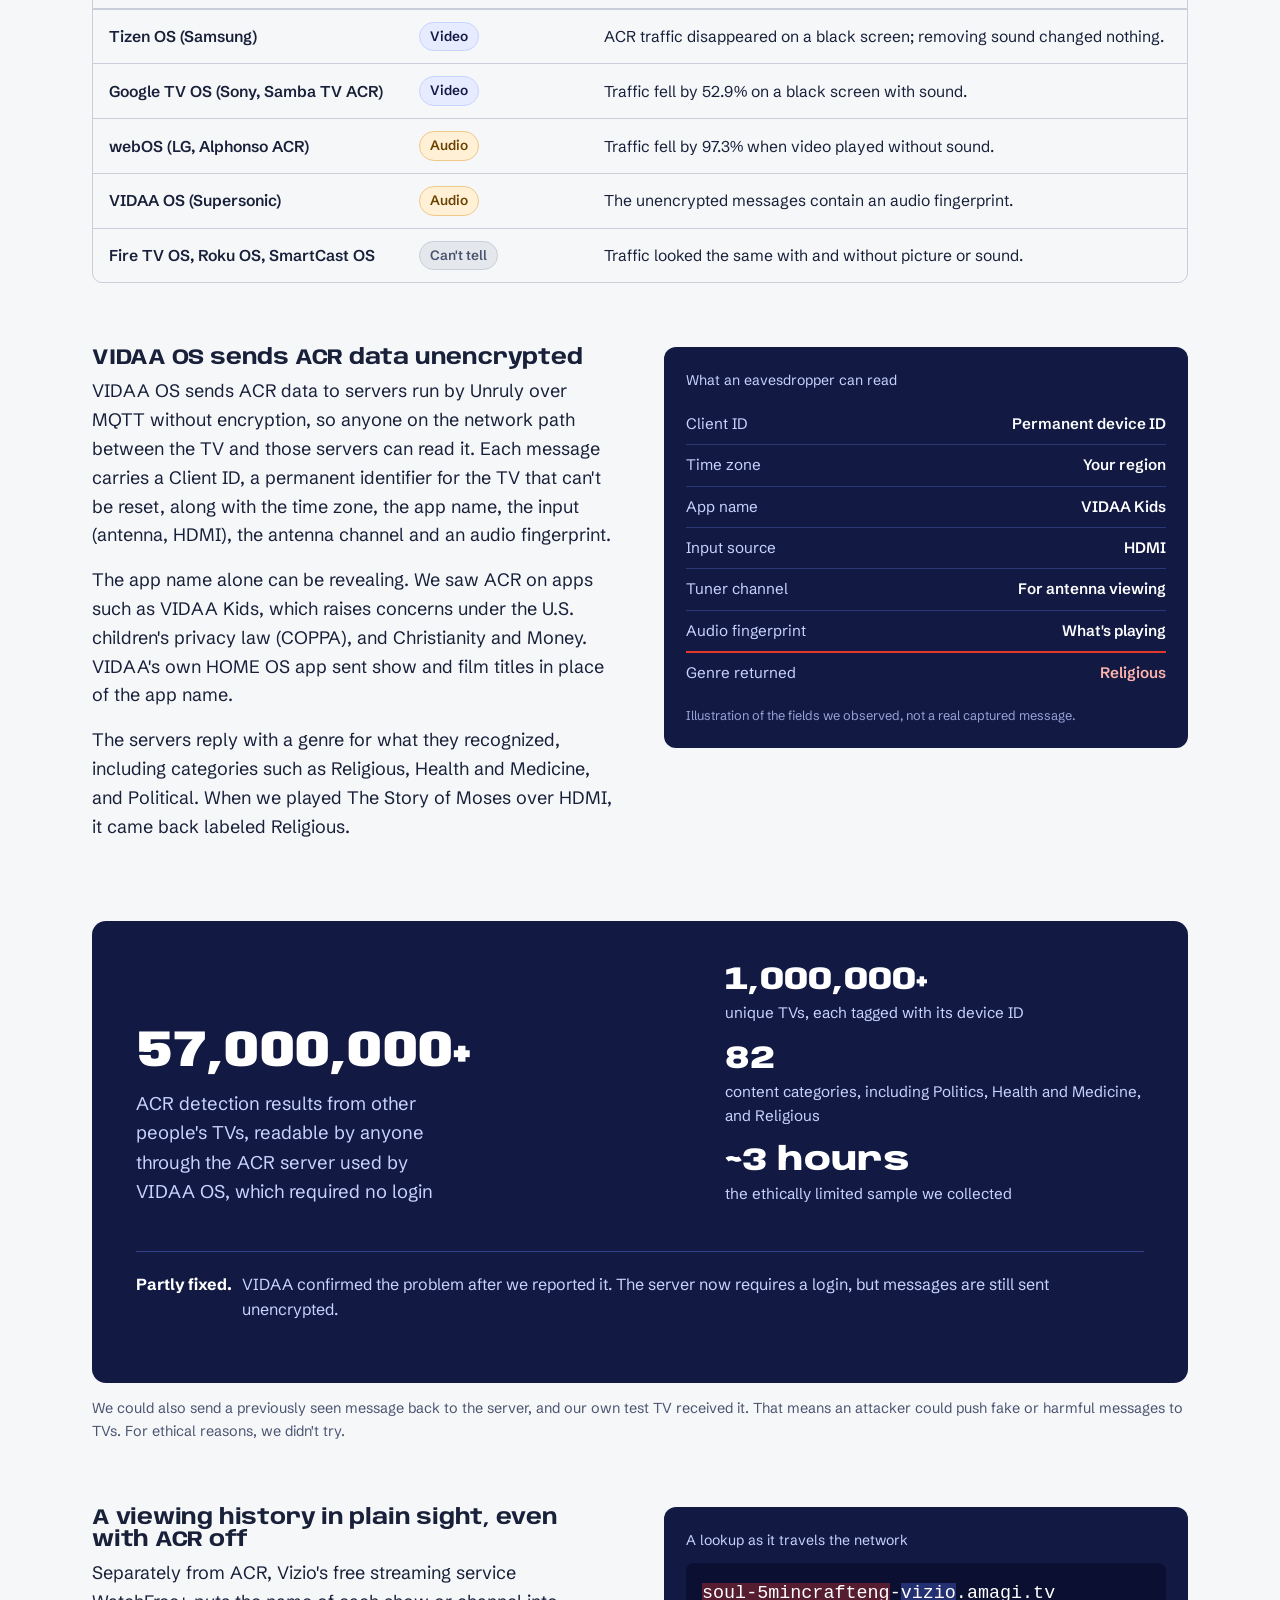
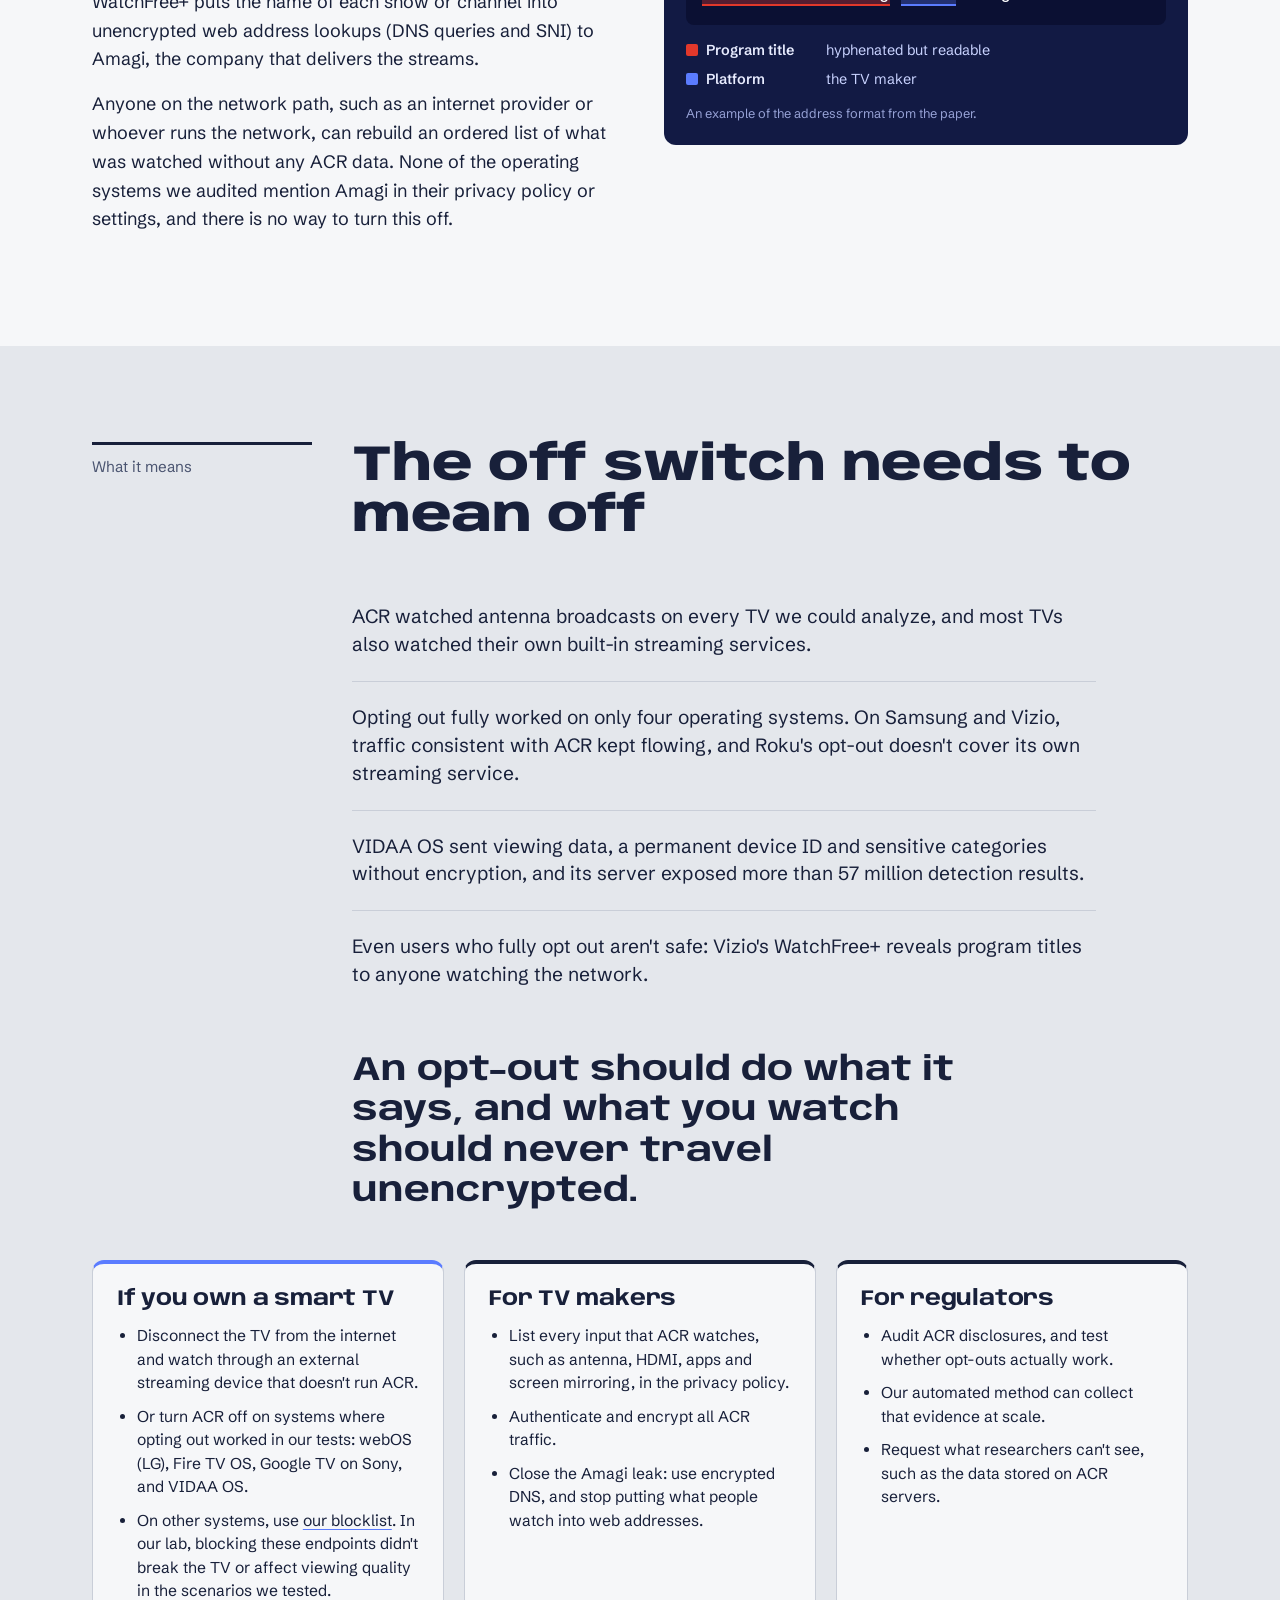
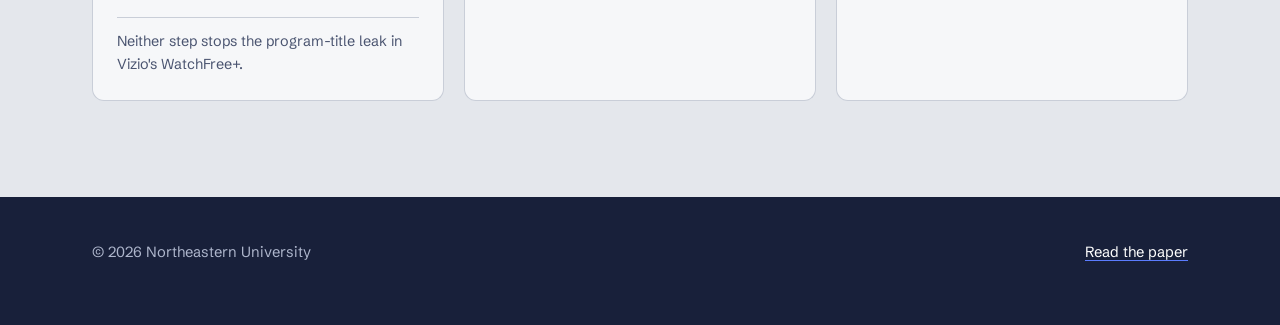
==== commit ce206a81: "Caption fixed" ====
--- a/index.html
+++ b/index.html
@@ -126,11 +126,11 @@
     <div class="method-grid method-block">
       <figure class="figure">
         <img src="images/testbed.png" alt="Diagram of the testbed: a control machine feeds content to each TV through an antenna modulator, an HDMI converter and screen mirroring, while all traffic is captured" onerror="this.style.display='none'; this.nextElementSibling.style.display='flex';">
-        <div class="photo-fallback">Add the testbed diagram (Figure 2) at images/testbed.png</div>
-        <figcaption>The testbed. [Edit caption.]</figcaption>
+        <div class="photo-fallback">The testbed diagram (Figure 2)</div>
+        <figcaption></figcaption>
       </figure>
       <div>
-        <h3>The testbed</h3>
+        <h3>Data collection infrastructure.</h3>
         <p>Twelve smart TVs from ten manufacturers cover the eight operating systems that run about 95% of U.S. smart TVs, and more than 80% of the TV brands with over 3% of U.S. households. The operating system is what we compare, so we chose TVs to cover every major OS first, adding a second TV where one OS is sold by several brands.</p>
         <p>All traffic to and from each TV was captured with the Mon(IoT)r software and the SPHERE research infrastructure. In total we ran 5,943 controlled experiments.</p>
       </div>
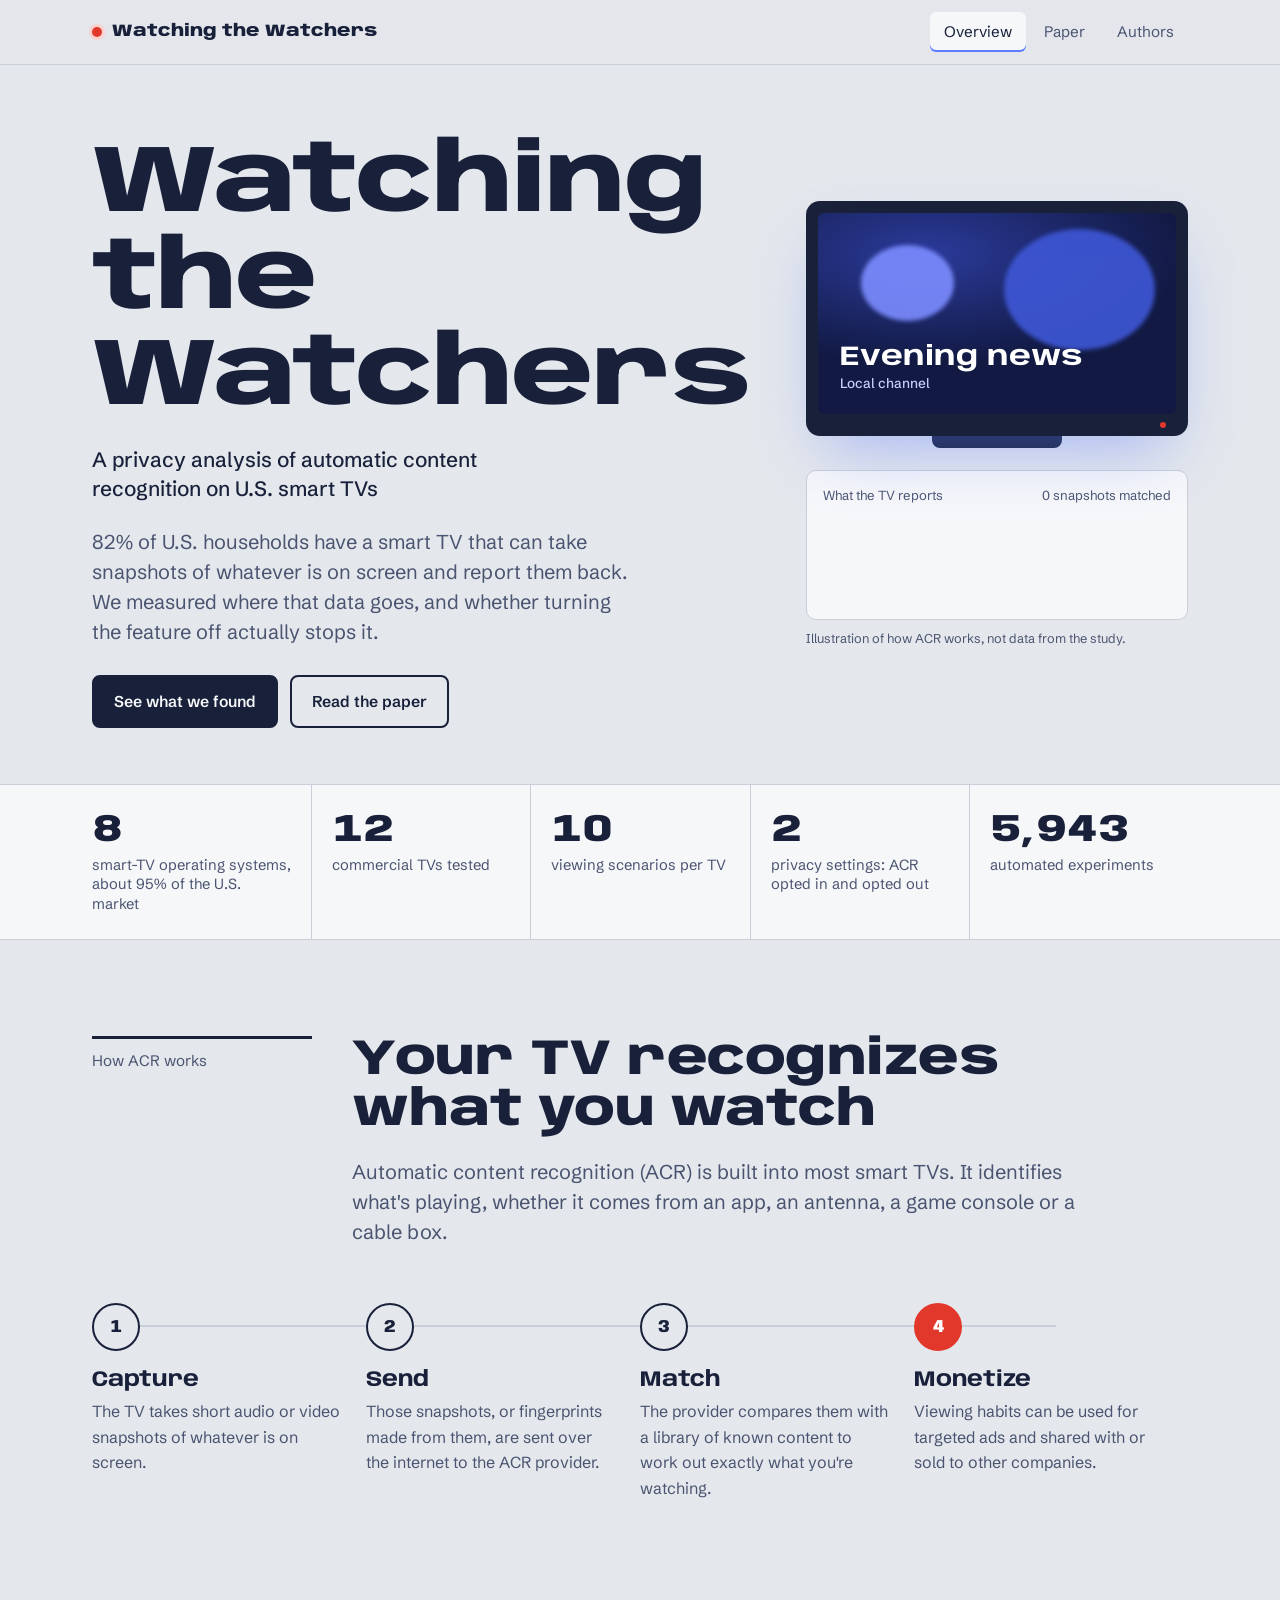
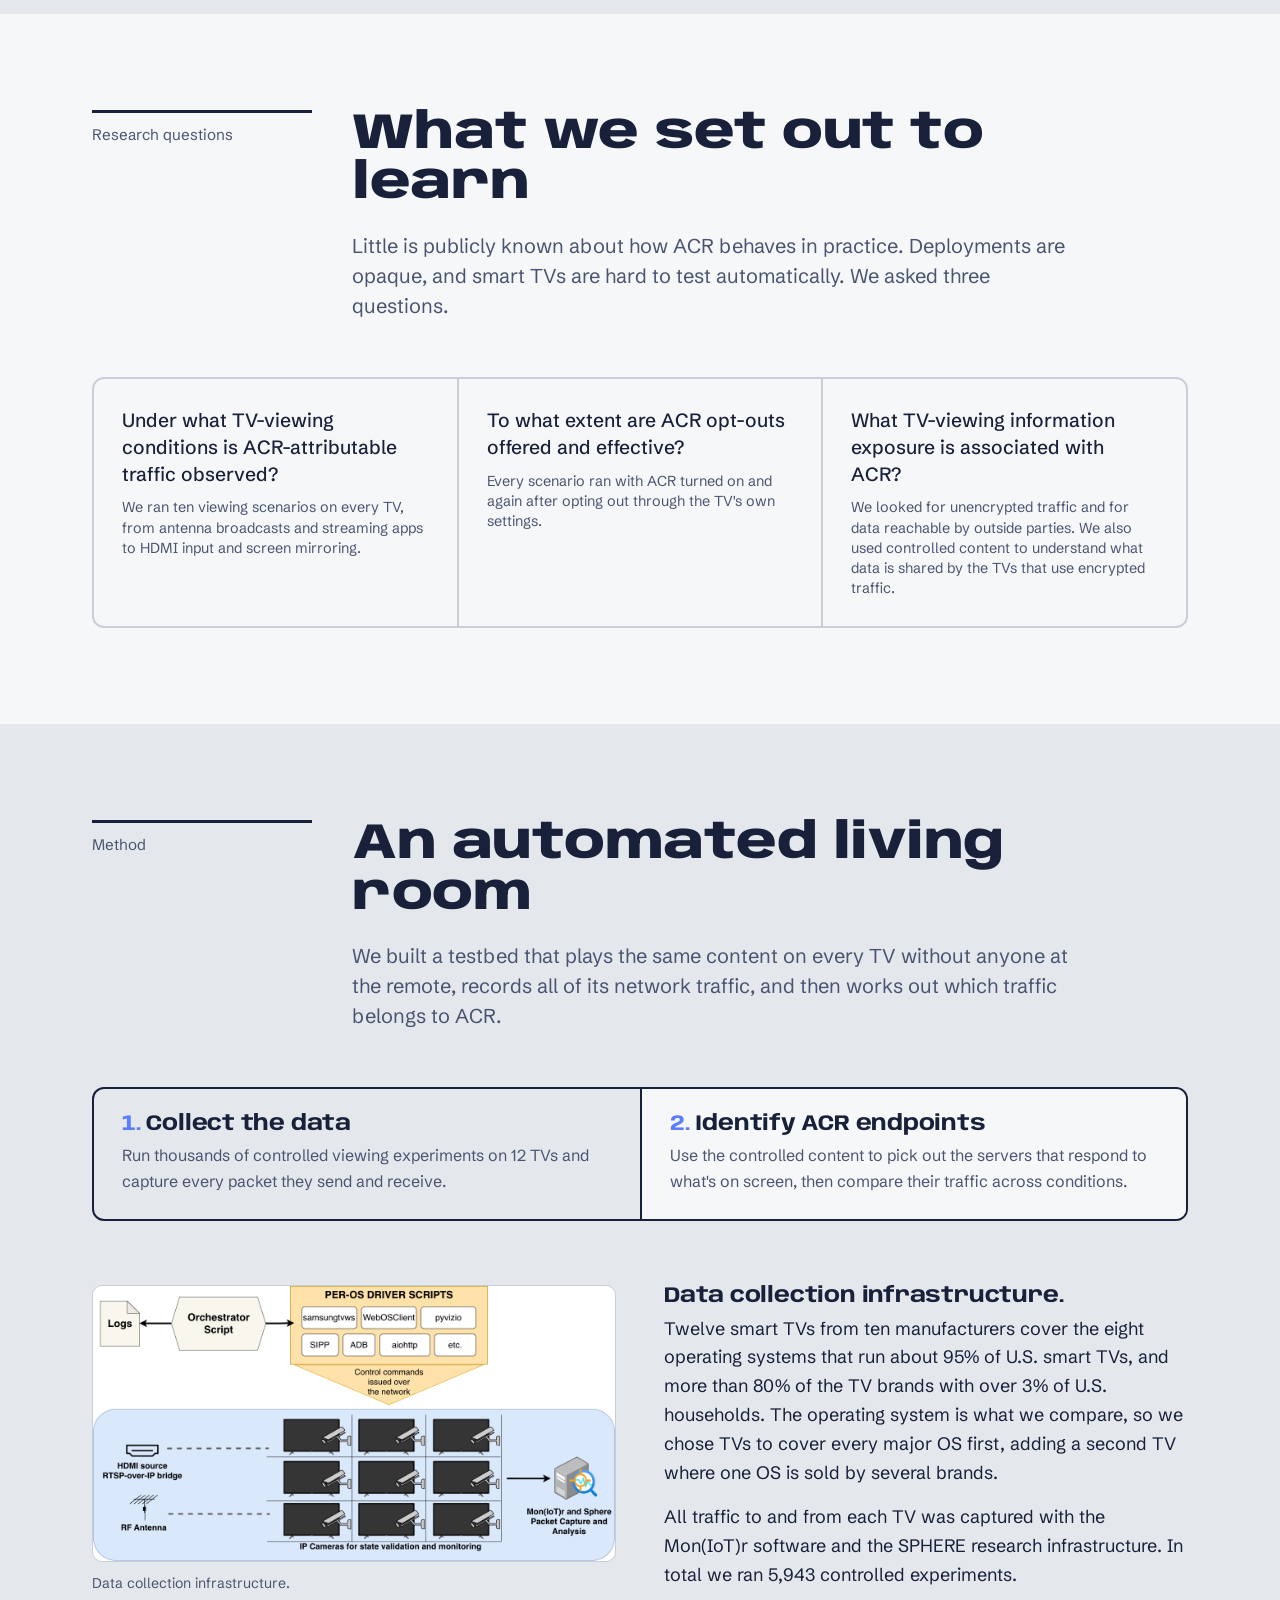
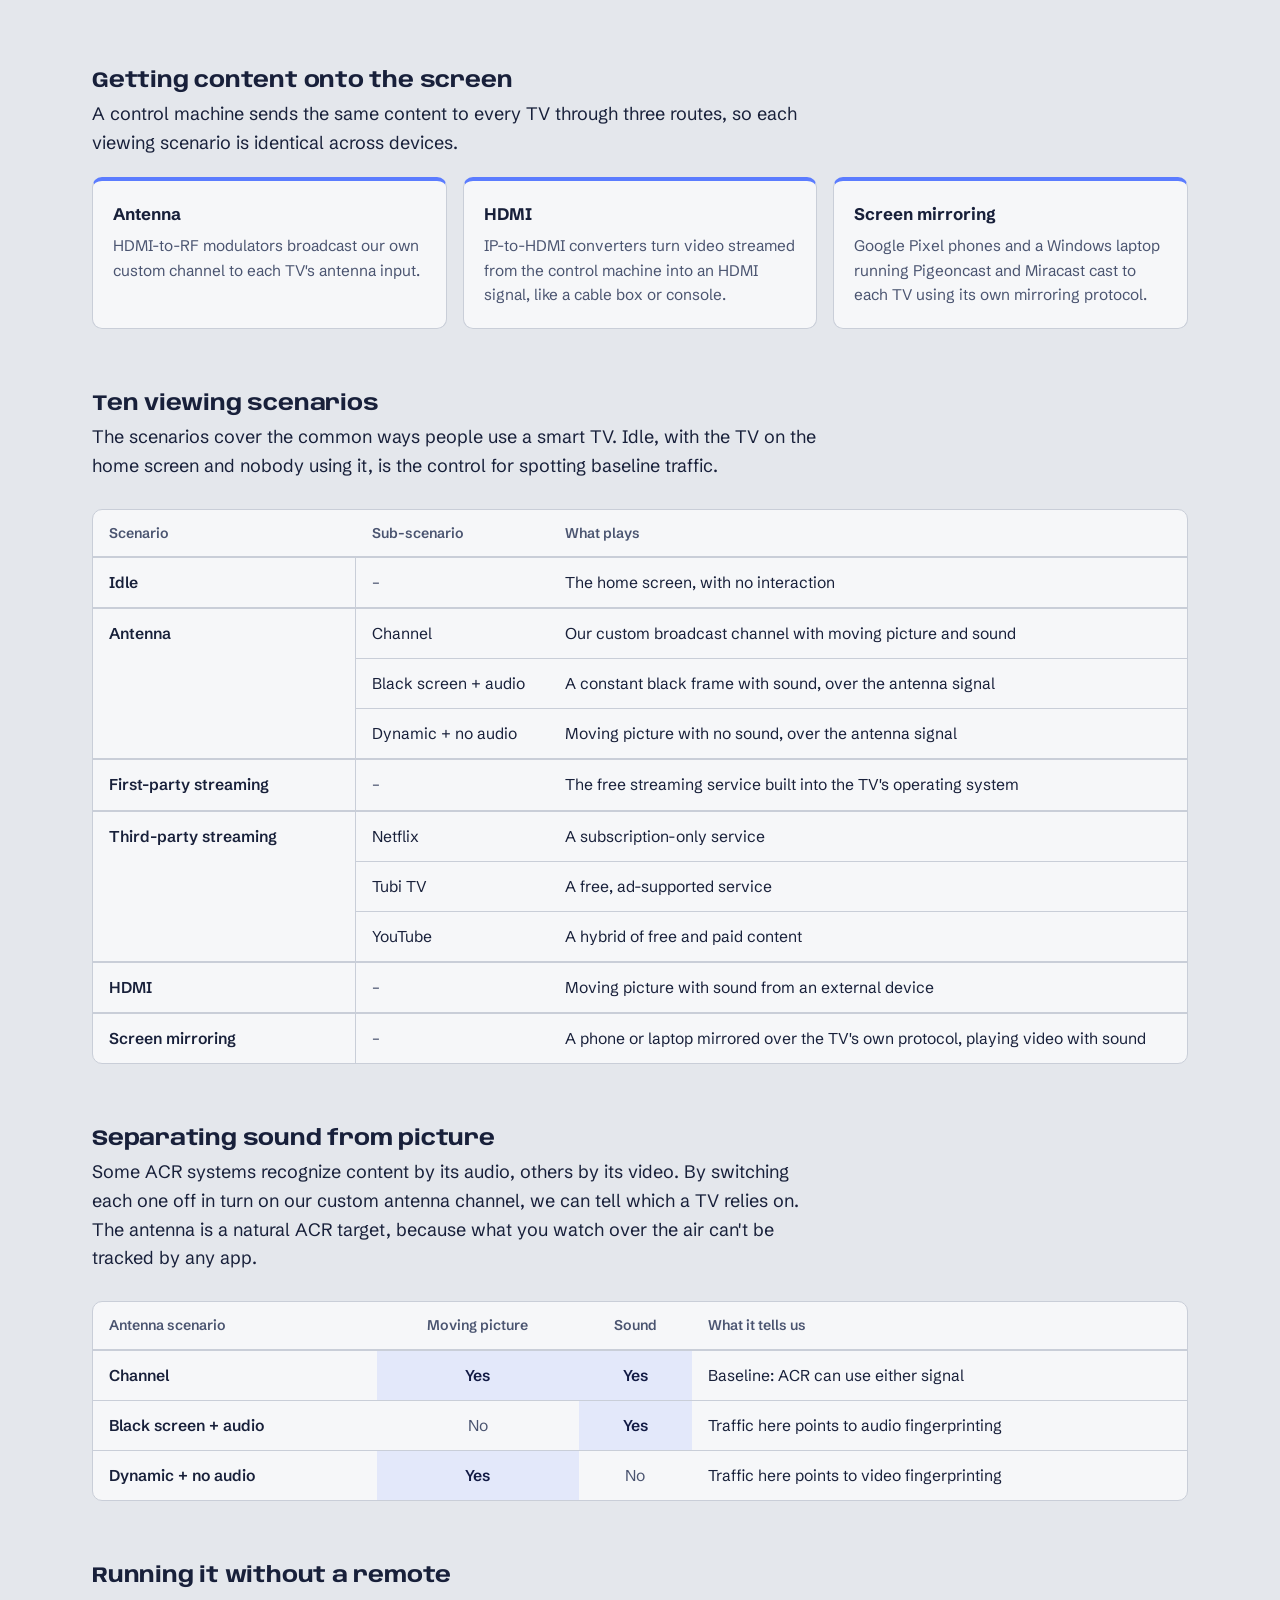
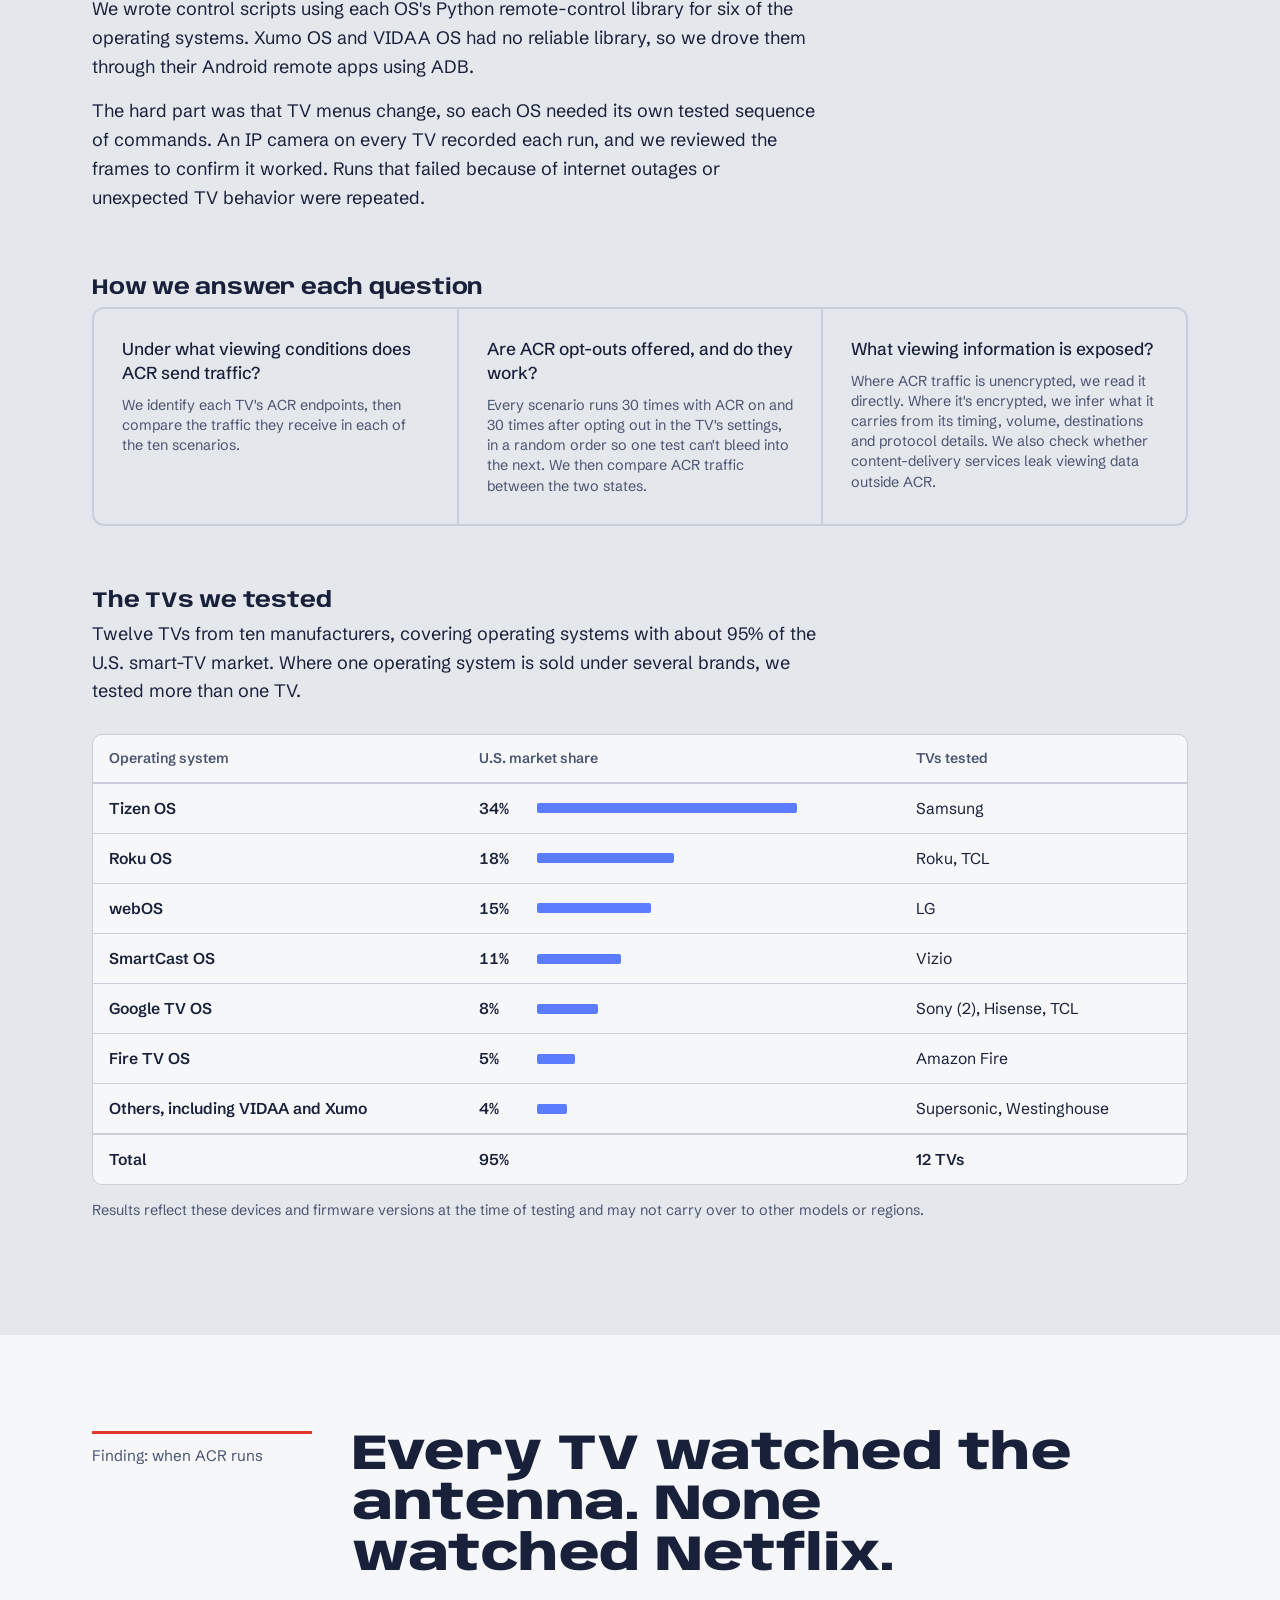
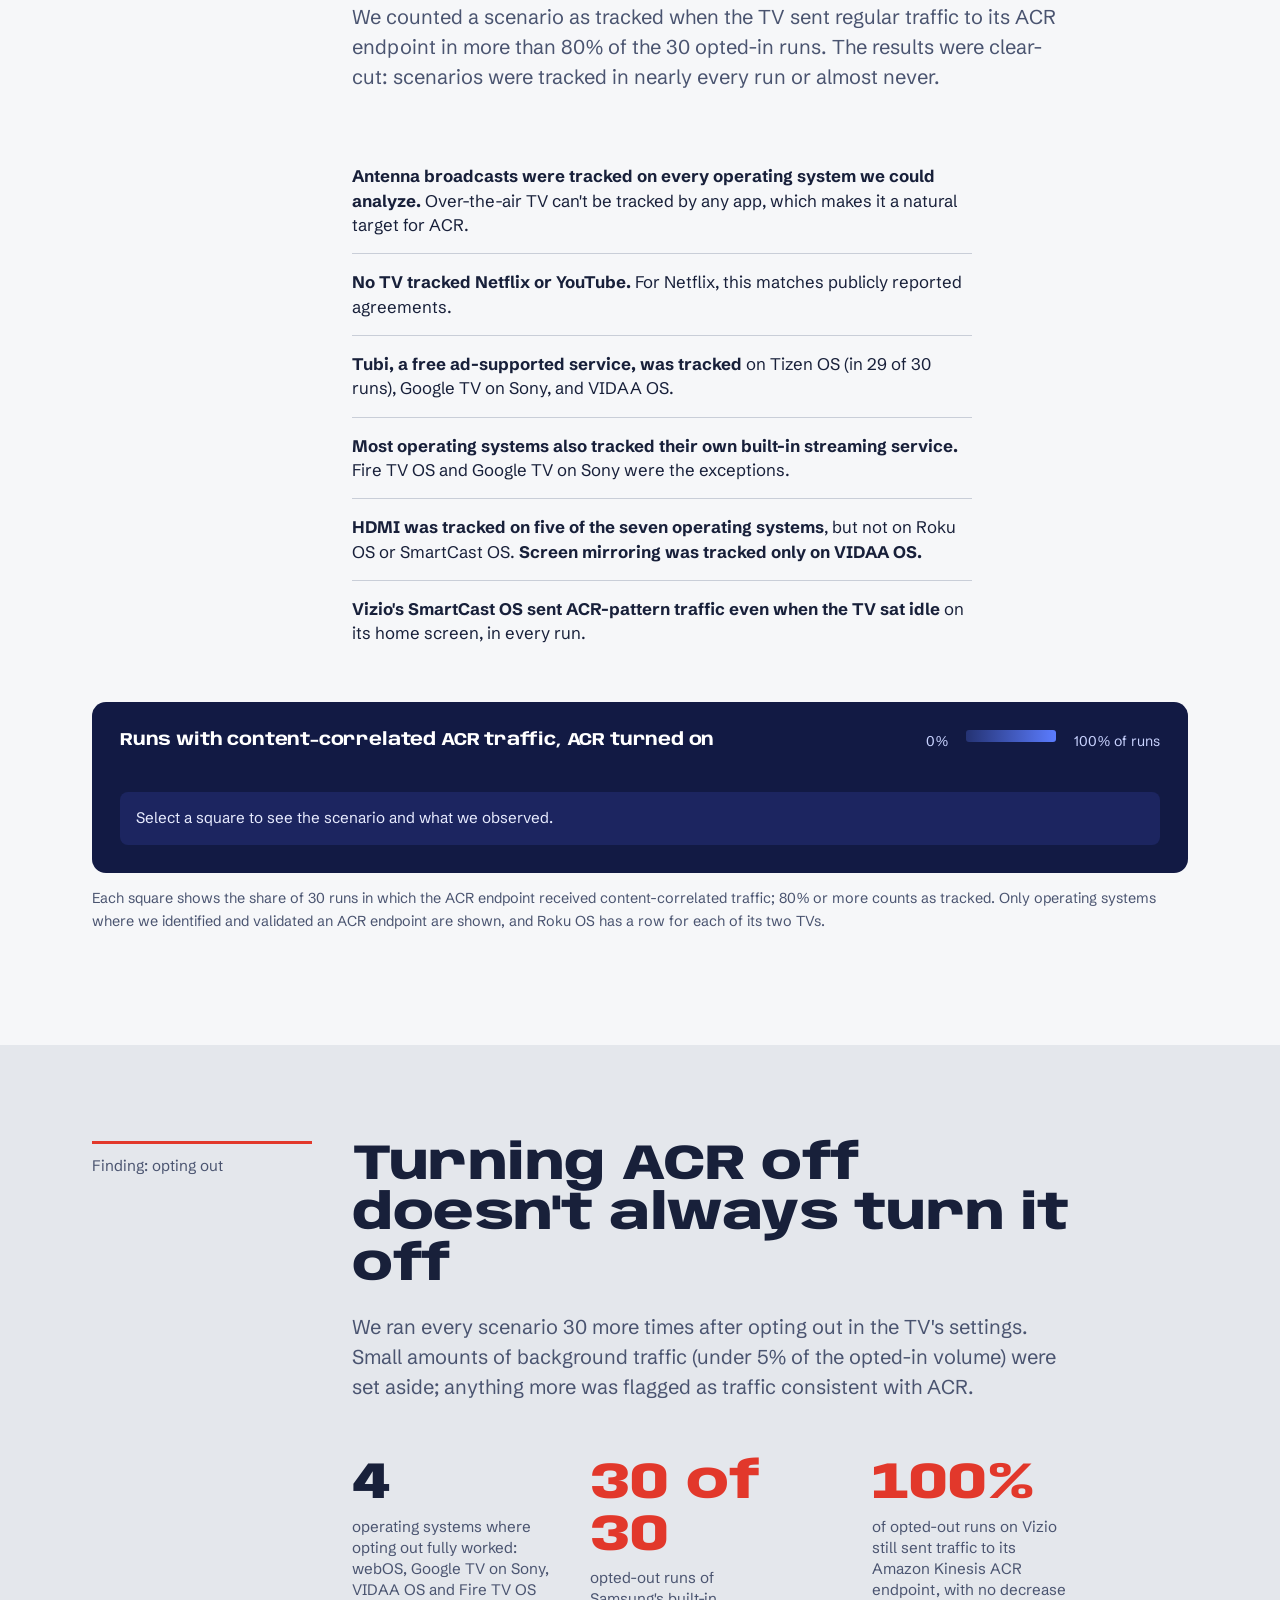
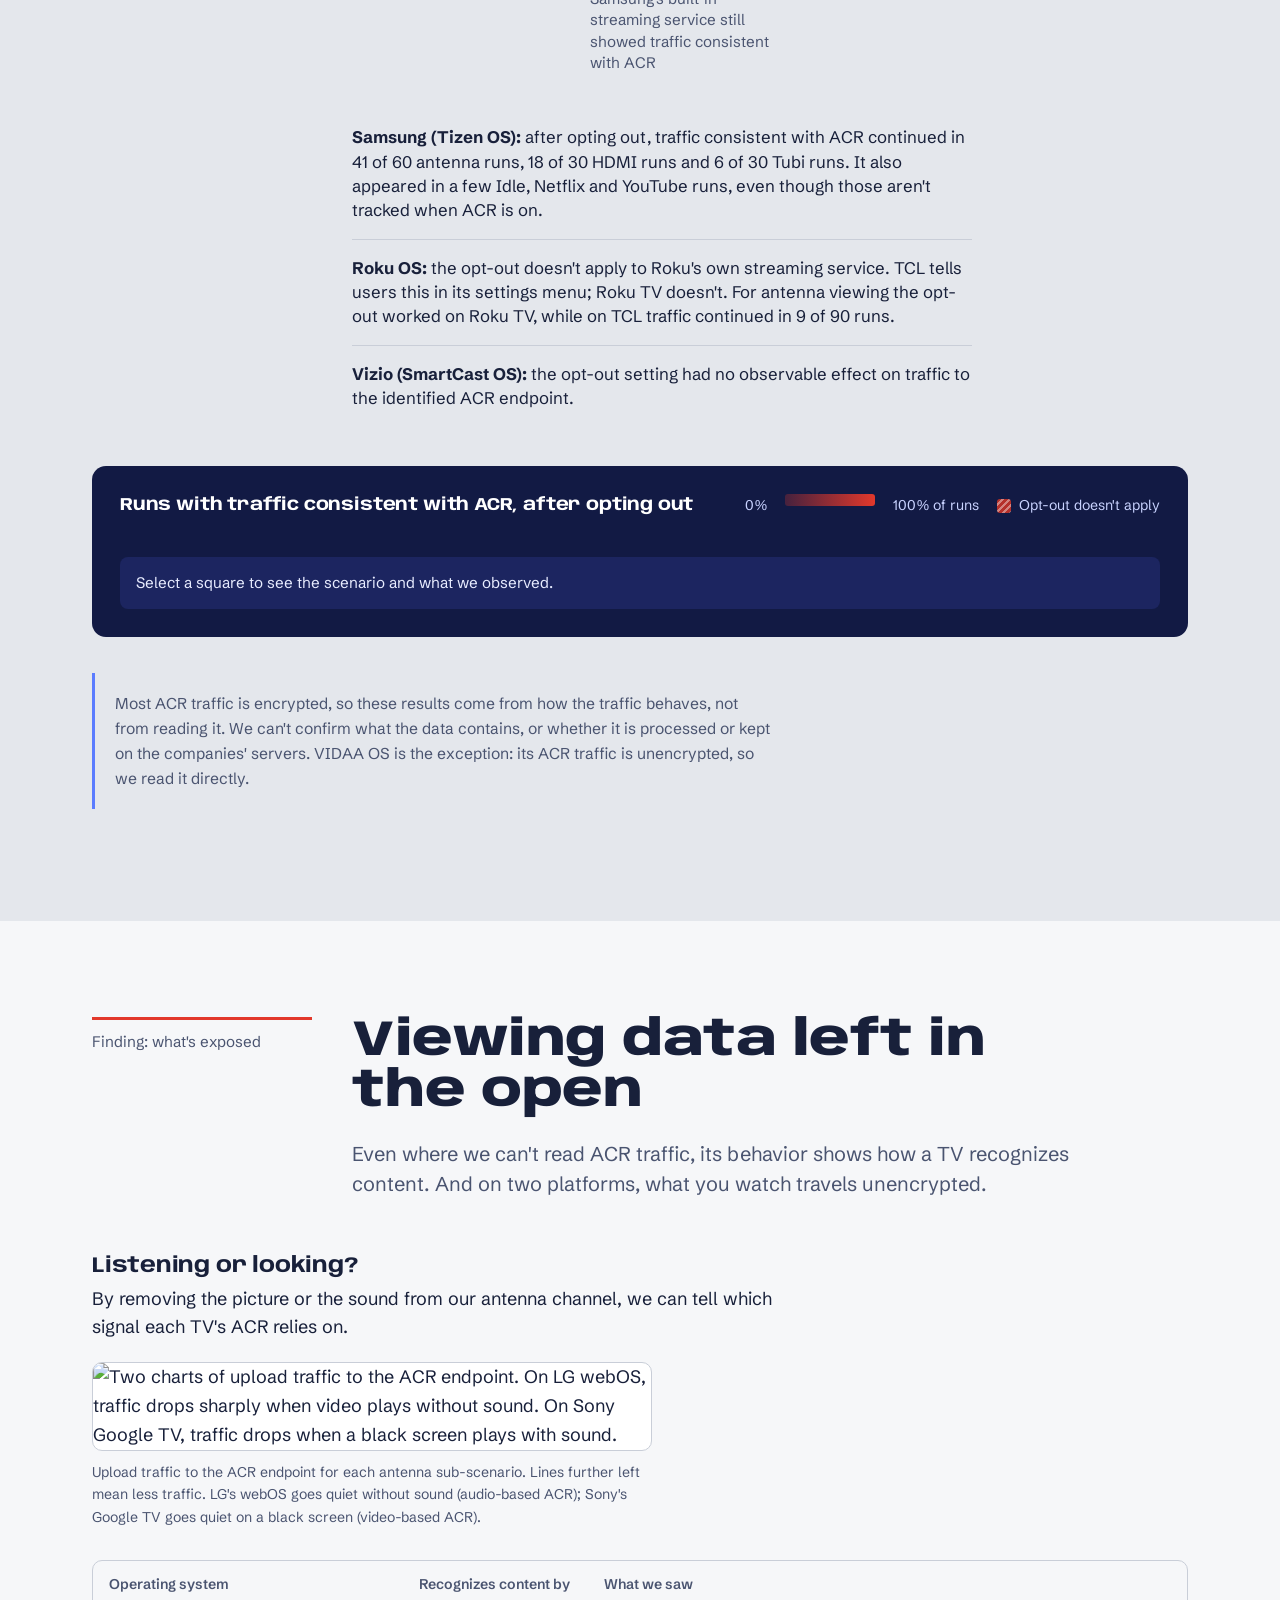
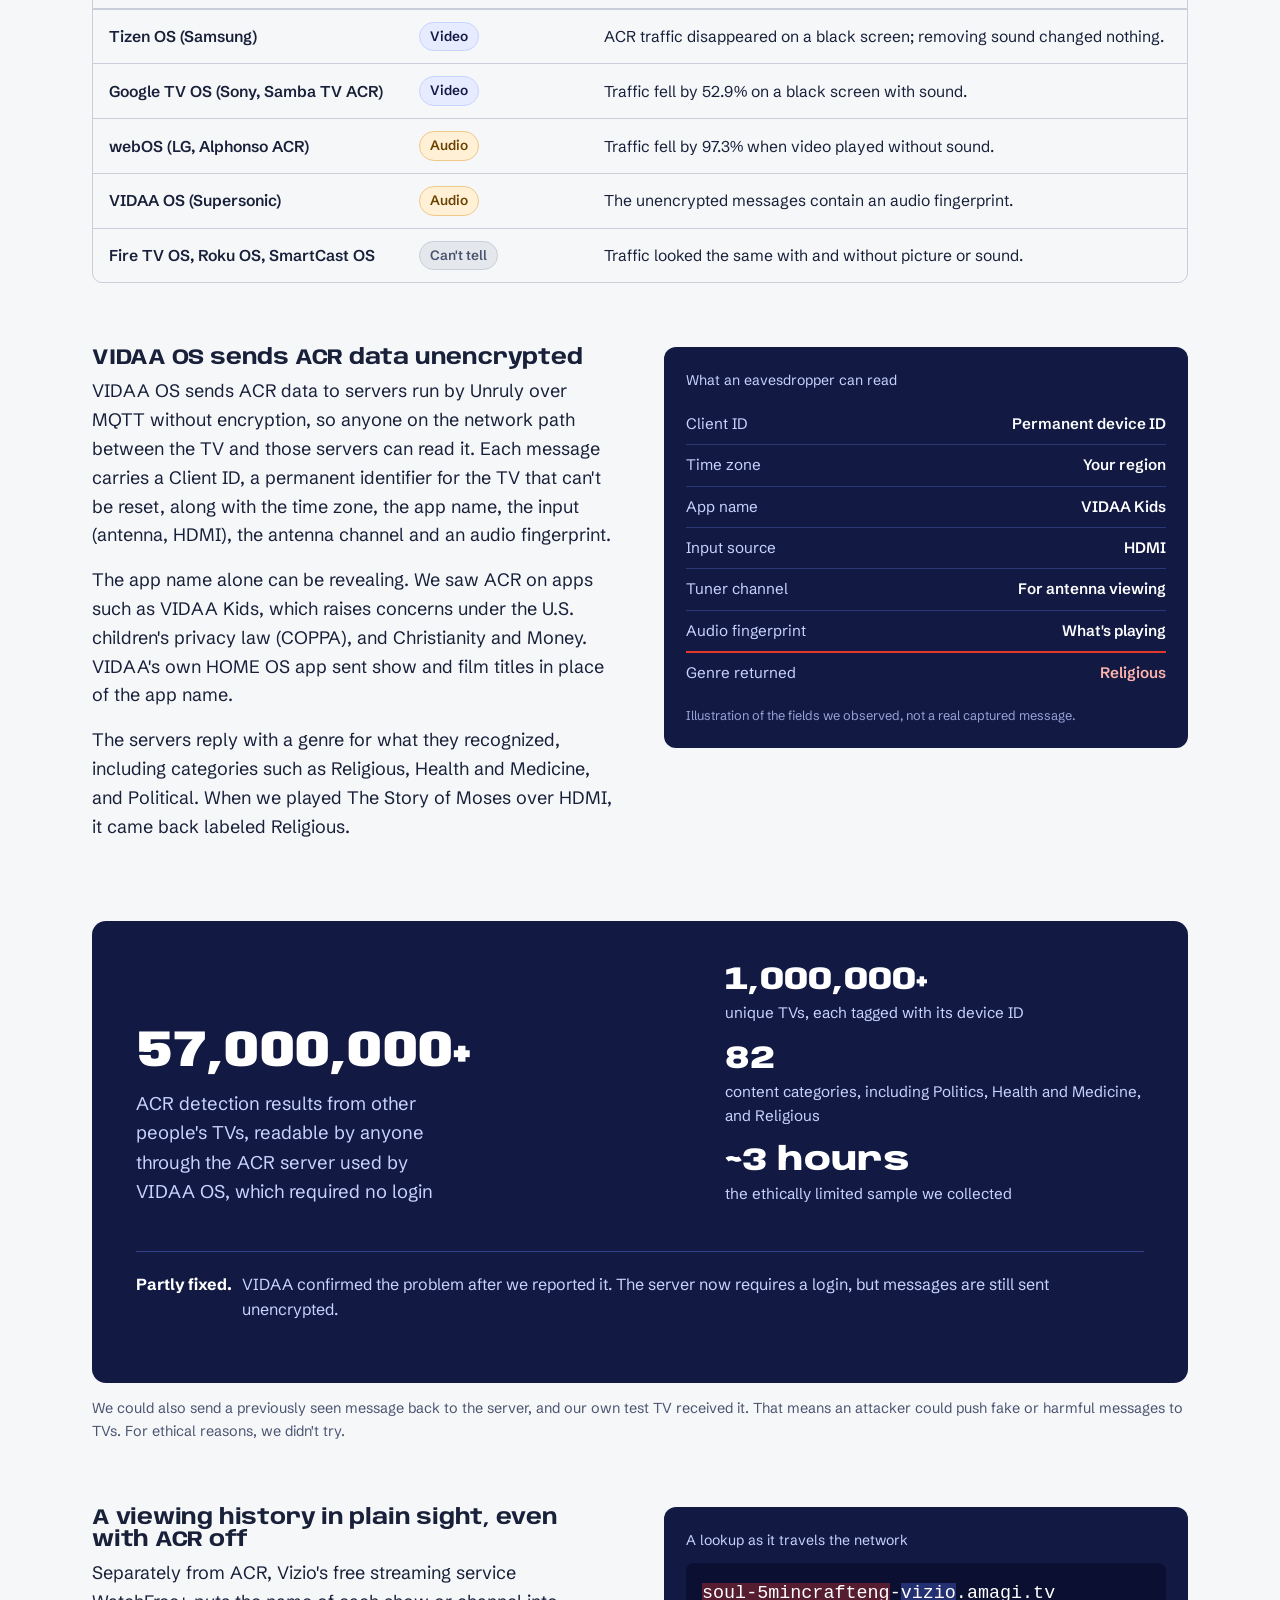
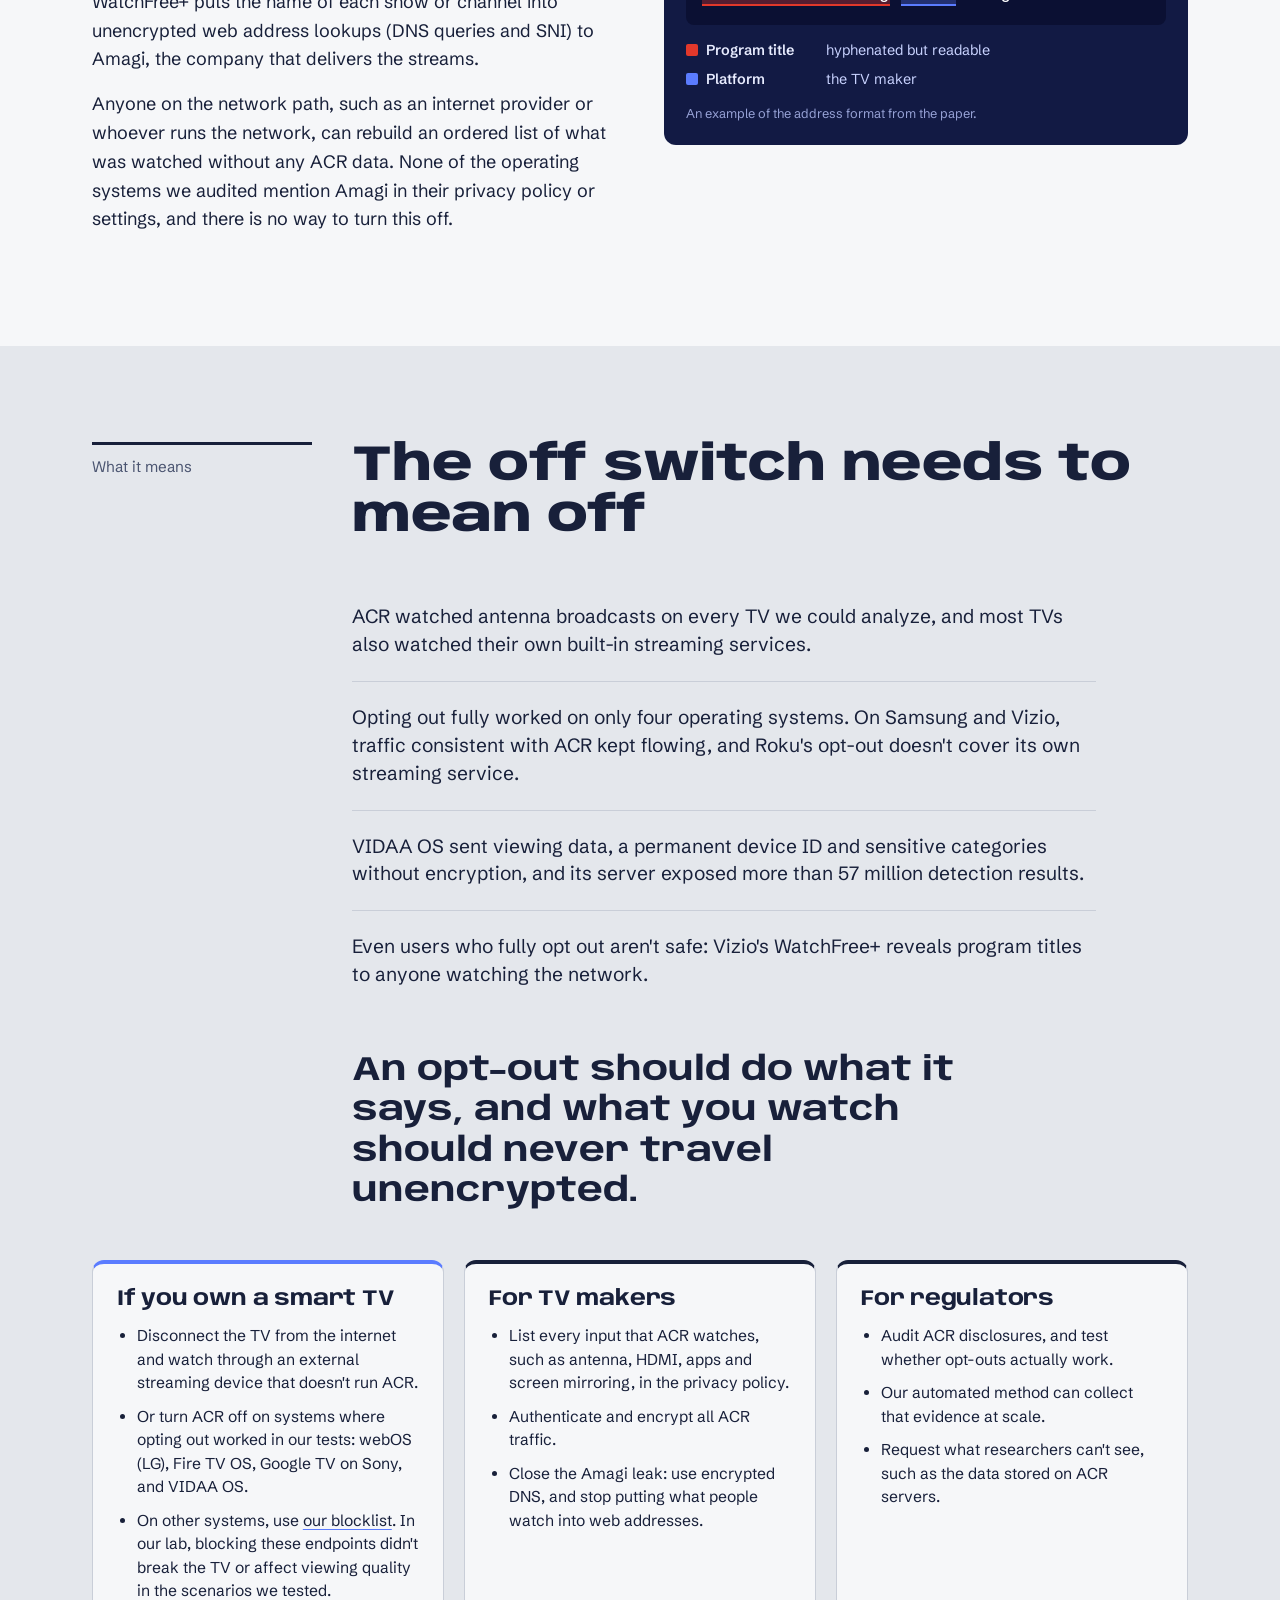
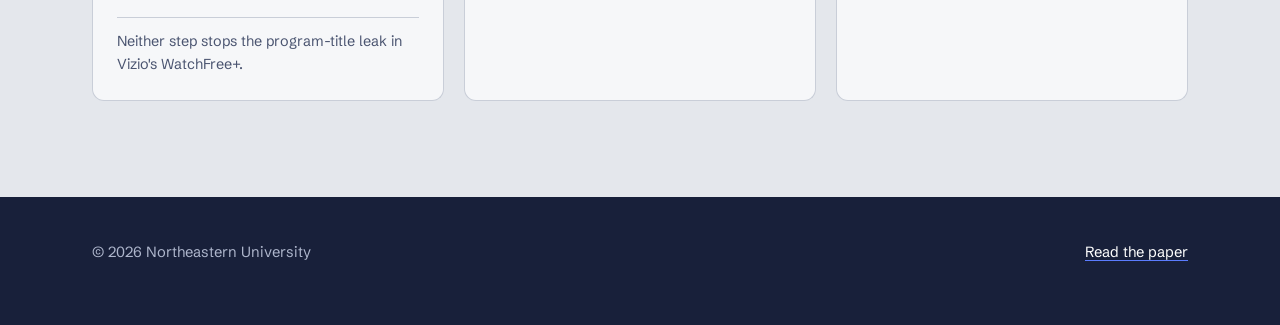
==== commit 4e33e668: "Caption fixed" ====
--- a/index.html
+++ b/index.html
@@ -127,7 +127,7 @@
       <figure class="figure">
         <img src="images/testbed.png" alt="Diagram of the testbed: a control machine feeds content to each TV through an antenna modulator, an HDMI converter and screen mirroring, while all traffic is captured" onerror="this.style.display='none'; this.nextElementSibling.style.display='flex';">
         <div class="photo-fallback">The testbed diagram (Figure 2)</div>
-        <figcaption></figcaption>
+        <figcaption>Data collection infrastructure.</figcaption>
       </figure>
       <div>
         <h3>Data collection infrastructure.</h3>
